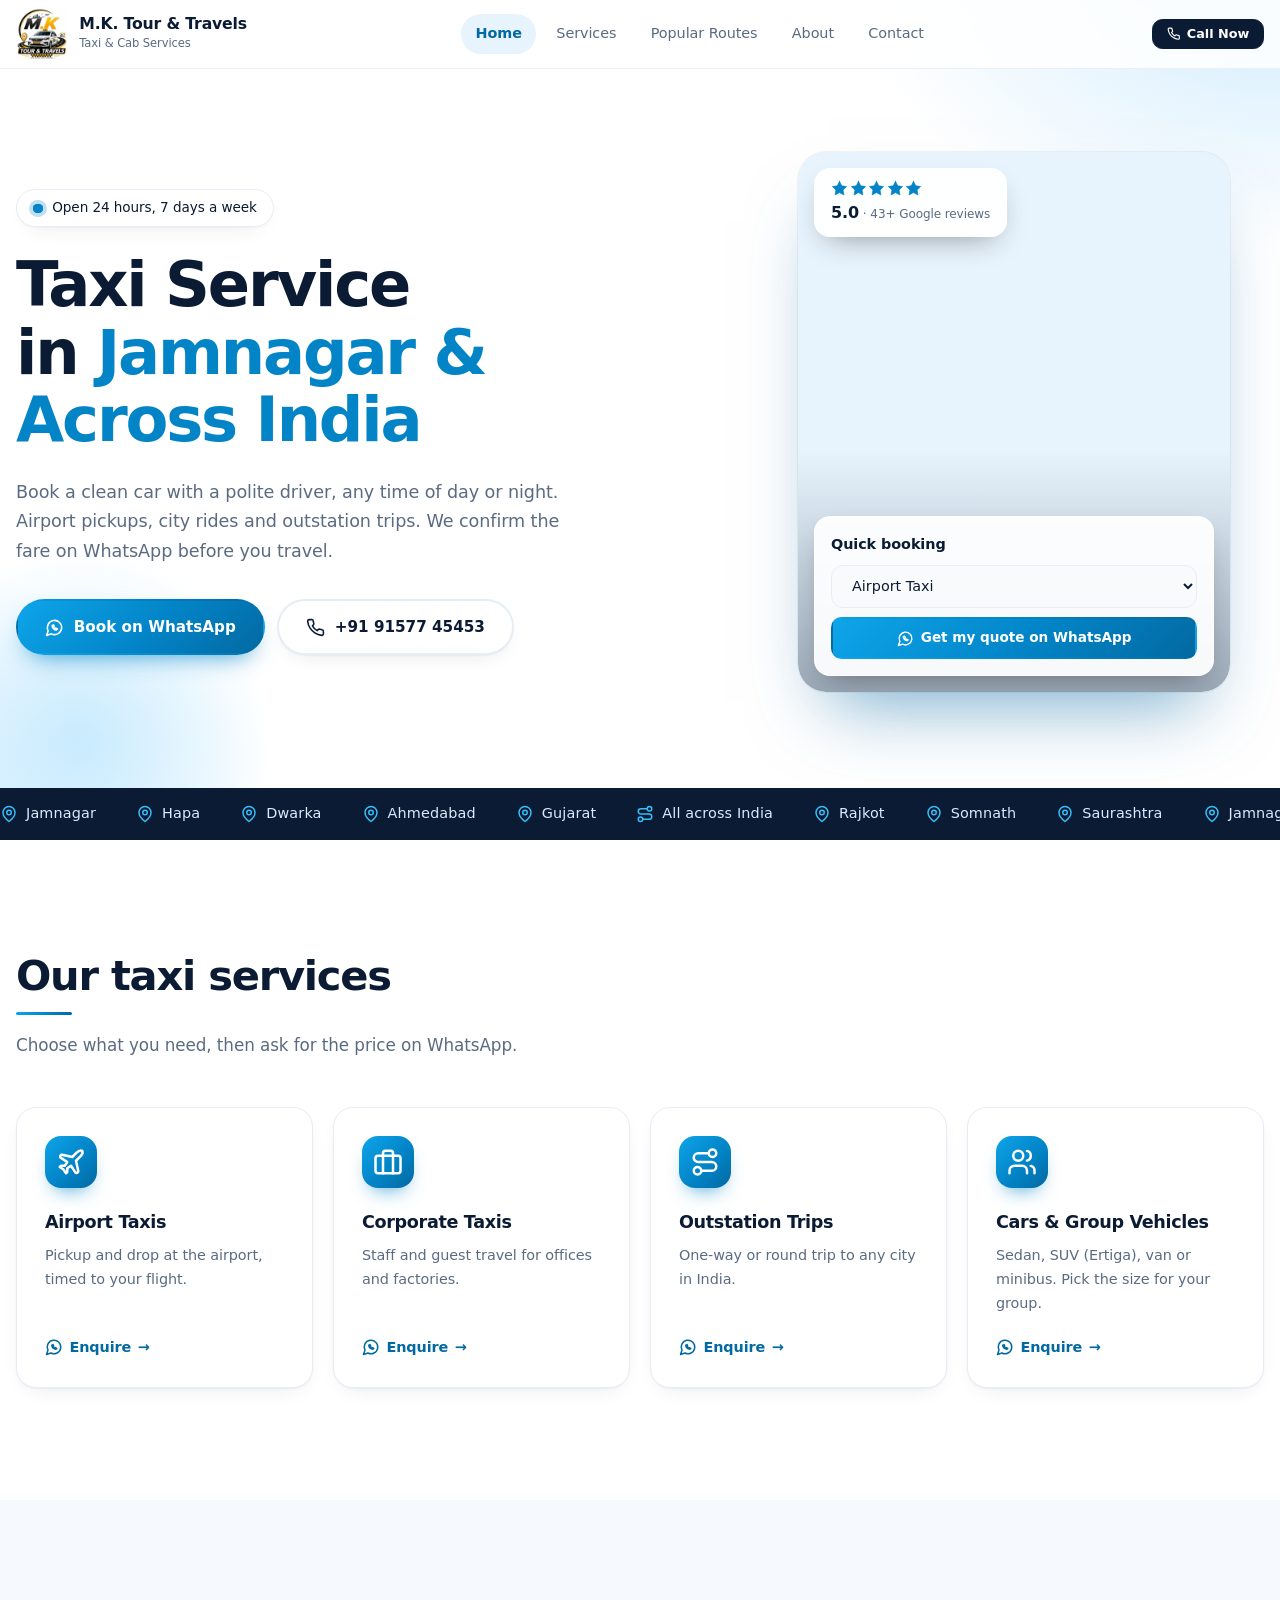
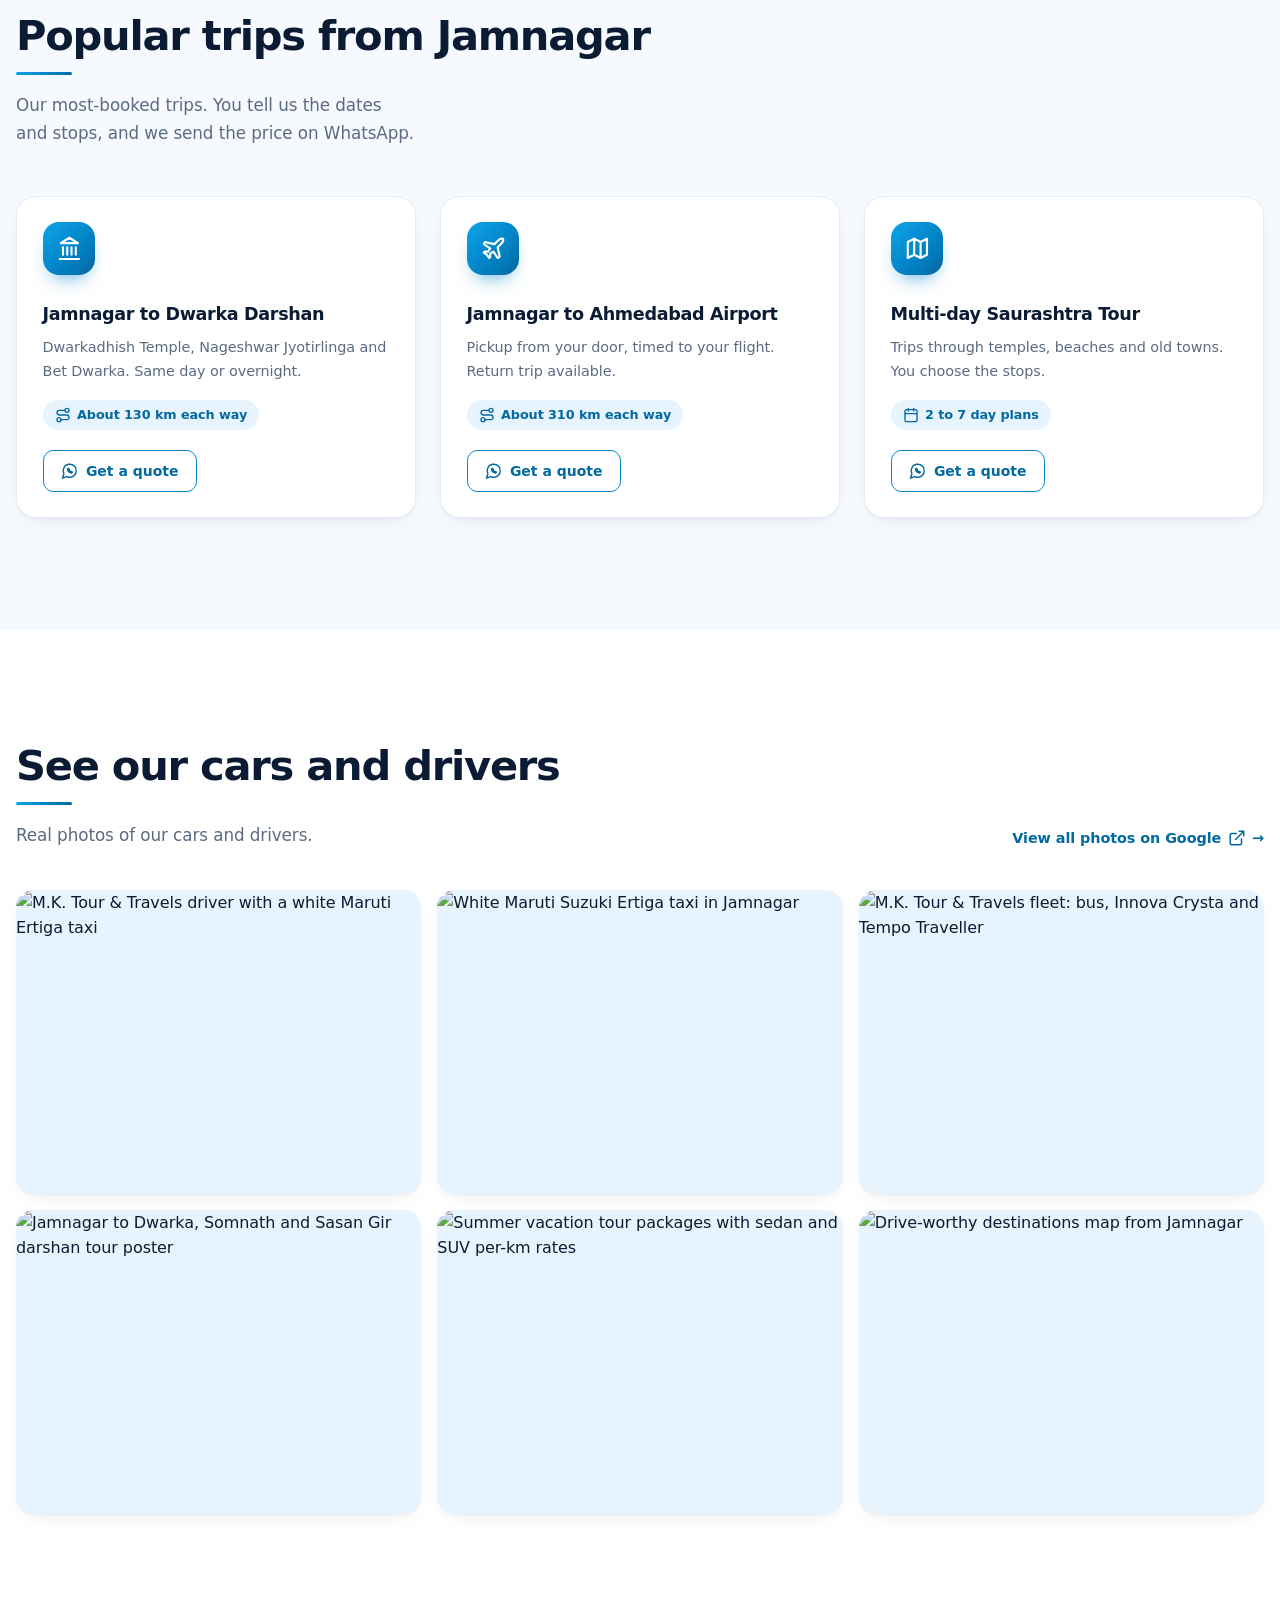
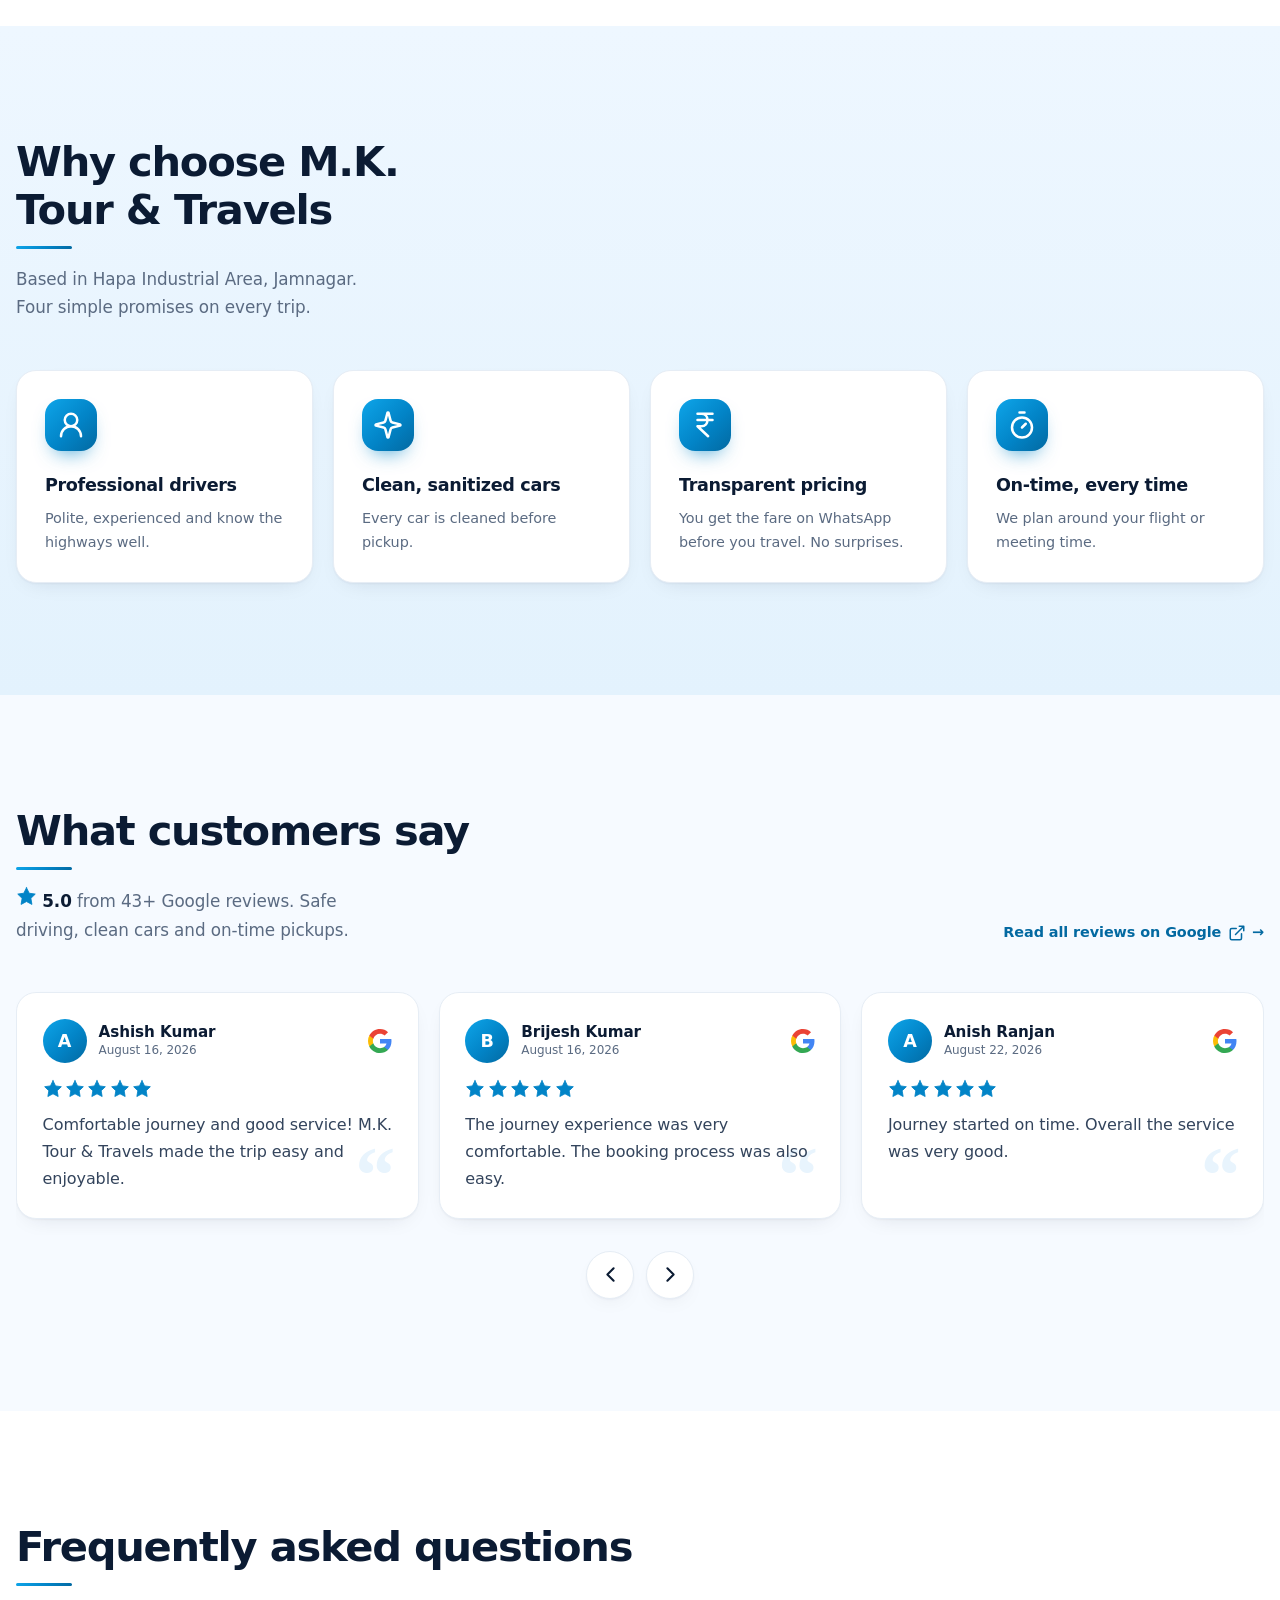
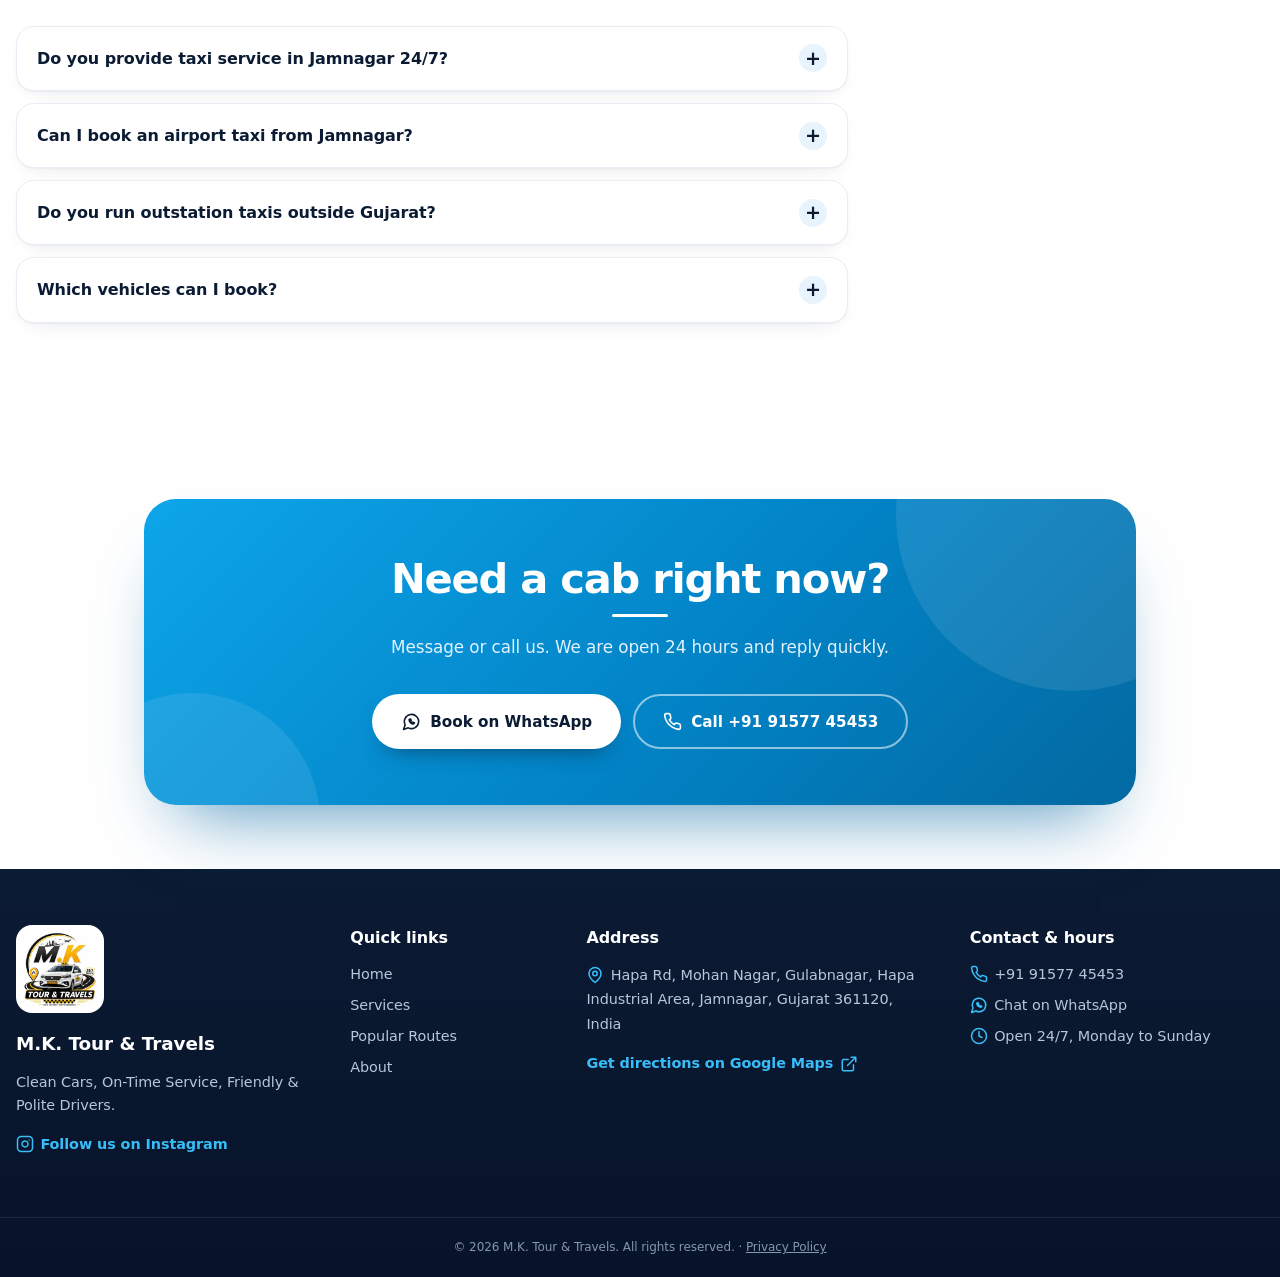
==== index.html @ dd8d34cd "Initial commit Co-Authored-By: Claude Opus 5.5 <noreply@anthropic.com>" ====
<!DOCTYPE html>
<html lang="en-IN">
<head>
<meta charset="UTF-8">
<meta name="viewport" content="width=device-width, initial-scale=1, viewport-fit=cover">
<title>Taxi Service in Jamnagar | Outstation &amp; Airport Cabs | M.K. Tour &amp; Travels</title>
<meta name="description" content="Book a taxi in Jamnagar: airport transfers, outstation cabs, SUVs, sedans and minibuses across India. Clean cars, polite drivers, open 24/7. Call +91 91577 45453.">
<meta name="robots" content="index, follow, max-image-preview:large">
<meta name="theme-color" content="#0284c7">
<link rel="canonical" href="https://YOUR-DOMAIN.com/">
<meta name="geo.region" content="IN-GJ">
<meta name="geo.placename" content="Jamnagar">

<meta property="og:type" content="website">
<meta property="og:site_name" content="M.K. Tour &amp; Travels">
<meta property="og:locale" content="en_IN">
<meta property="og:title" content="Taxi Service in Jamnagar | Outstation &amp; Airport Cabs | M.K. Tour &amp; Travels">
<meta property="og:description" content="Airport transfers, outstation cabs, SUVs, sedans and minibuses across India. Clean cars, polite drivers, open 24/7.">
<meta property="og:url" content="https://YOUR-DOMAIN.com/">
<meta property="og:image" content="https://YOUR-DOMAIN.com/images/og-image.jpg">
<meta property="og:image:width" content="1200">
<meta property="og:image:height" content="630">
<meta property="og:image:alt" content="M.K. Tour &amp; Travels logo with a white taxi">
<meta name="twitter:card" content="summary_large_image">
<meta name="twitter:title" content="Taxi Service in Jamnagar | M.K. Tour &amp; Travels">
<meta name="twitter:description" content="Airport transfers, outstation cabs and group travel across India. Open 24/7.">
<meta name="twitter:image" content="https://YOUR-DOMAIN.com/images/og-image.jpg">

<link rel="icon" href="favicon.ico" sizes="any">
<link rel="icon" type="image/png" sizes="32x32" href="images/icon-32.png">
<link rel="icon" type="image/png" sizes="192x192" href="images/icon-192.png">
<link rel="apple-touch-icon" href="images/apple-touch-icon.png">
<link rel="manifest" href="site.webmanifest">
<link rel="preload" as="image" href="https://lh3.googleusercontent.com/k5Ea-bKTB_v44Lw0ZrtaKFuOUIqdS3MNC9nZ8qmD7c93IpzQK464sYQUC2jz8S_AgX0FBv13FFIez7WS=w900" fetchpriority="high">
<link rel="stylesheet" href="styles.css">
<script type="application/ld+json">
{
 "@context": "https://schema.org",
 "@graph": [
  {
   "@type": "LocalBusiness",
   "@id": "https://YOUR-DOMAIN.com/#business",
   "name": "M.K. Tour & Travels",
   "description": "Taxi and cab service in Jamnagar offering airport taxis, corporate taxis, outstation trips, sedans, SUVs, vans and minibuses across India.",
   "url": "https://YOUR-DOMAIN.com/",
   "image": "https://YOUR-DOMAIN.com/images/og-image.jpg",
   "logo": "https://YOUR-DOMAIN.com/images/icon-512.png",
   "telephone": "+919157745453",
   "slogan": "Clean Cars, On-Time Service, Friendly & Polite Drivers.",
   "address": {
    "@type": "PostalAddress",
    "streetAddress": "Hapa Rd, Mohan Nagar, Gulabnagar, Hapa Industrial Area",
    "addressLocality": "Jamnagar",
    "addressRegion": "Gujarat",
    "postalCode": "361120",
    "addressCountry": "IN"
   },
   "openingHoursSpecification": [
    {
     "@type": "OpeningHoursSpecification",
     "dayOfWeek": [
      "Monday",
      "Tuesday",
      "Wednesday",
      "Thursday",
      "Friday",
      "Saturday",
      "Sunday"
     ],
     "opens": "00:00",
     "closes": "23:59"
    }
   ],
   "areaServed": [
    {
     "@type": "Country",
     "name": "India"
    },
    {
     "@type": "State",
     "name": "Gujarat"
    },
    {
     "@type": "City",
     "name": "Jamnagar"
    },
    {
     "@type": "City",
     "name": "Dwarka"
    },
    {
     "@type": "City",
     "name": "Ahmedabad"
    },
    {
     "@type": "Place",
     "name": "Hapa"
    }
   ],
   "hasMap": "https://www.google.com/maps/search/?api=1&query=Google&query_place_id=ChIJr2yrsGNrVzkRAmwLAuIw53A",
   "hasOfferCatalog": {
    "@type": "OfferCatalog",
    "name": "Taxi services",
    "itemListElement": [
     {
      "@type": "Offer",
      "itemOffered": {
       "@type": "Service",
       "name": "Airport Taxis"
      }
     },
     {
      "@type": "Offer",
      "itemOffered": {
       "@type": "Service",
       "name": "Corporate Taxis"
      }
     },
     {
      "@type": "Offer",
      "itemOffered": {
       "@type": "Service",
       "name": "Long Distance / Outstation"
      }
     },
     {
      "@type": "Offer",
      "itemOffered": {
       "@type": "Service",
       "name": "Sedans"
      }
     },
     {
      "@type": "Offer",
      "itemOffered": {
       "@type": "Service",
       "name": "SUV Taxis (Ertiga & more)"
      }
     },
     {
      "@type": "Offer",
      "itemOffered": {
       "@type": "Service",
       "name": "Vans"
      }
     },
     {
      "@type": "Offer",
      "itemOffered": {
       "@type": "Service",
       "name": "Minibuses"
      }
     }
    ]
   }
  },
  {
   "@type": "FAQPage",
   "mainEntity": [
    {
     "@type": "Question",
     "name": "Do you provide taxi service in Jamnagar 24/7?",
     "acceptedAnswer": {
      "@type": "Answer",
      "text": "Yes. M.K. Tour & Travels is open 24 hours, Monday to Sunday. Call +91 91577 45453 or message us on WhatsApp at any time for a cab in Jamnagar and Hapa."
     }
    },
    {
     "@type": "Question",
     "name": "Can I book an airport taxi from Jamnagar?",
     "acceptedAnswer": {
      "@type": "Answer",
      "text": "Yes. We offer airport pickup and drop, including transfers to Ahmedabad airport, timed around your flight so you never wait."
     }
    },
    {
     "@type": "Question",
     "name": "Do you run outstation taxis outside Gujarat?",
     "acceptedAnswer": {
      "@type": "Answer",
      "text": "Yes. We run one-way and round trips from Jamnagar to anywhere in India, and the fare is confirmed on WhatsApp before you travel."
     }
    },
    {
     "@type": "Question",
     "name": "Which vehicles can I book?",
     "acceptedAnswer": {
      "@type": "Answer",
      "text": "Sedans, SUVs such as the Ertiga, vans and minibuses for groups, plus corporate taxis for offices and industrial areas."
     }
    }
   ]
  }
 ]
}
</script>
</head>
<body>

<svg class="sprite" aria-hidden="true" focusable="false" xmlns="http://www.w3.org/2000/svg">
  <symbol id="i-phone" viewBox="0 0 24 24"><path d="M22 16.92v3a2 2 0 0 1-2.18 2 19.79 19.79 0 0 1-8.63-3.07 19.5 19.5 0 0 1-6-6 19.79 19.79 0 0 1-3.07-8.67A2 2 0 0 1 4.11 2h3a2 2 0 0 1 2 1.72c.13.96.36 1.9.7 2.81a2 2 0 0 1-.45 2.11L8.09 9.91a16 16 0 0 0 6 6l1.27-1.27a2 2 0 0 1 2.11-.45c.91.34 1.85.57 2.81.7A2 2 0 0 1 22 16.92z"/></symbol>
  <symbol id="i-chat" viewBox="0 0 24 24"><path d="M7.9 20A9 9 0 1 0 4 16.1L2 22z"/><path d="M9 9.5c0 3 2.5 5.5 5.5 5.5l1.2-1.2-2-1-.8.8c-.8-.3-1.7-1.2-2-2l.8-.8-1-2z"/></symbol>
  <symbol id="i-clock" viewBox="0 0 24 24"><circle cx="12" cy="12" r="10"/><path d="M12 6v6l4 2"/></symbol>
  <symbol id="i-shield" viewBox="0 0 24 24"><path d="M20 13c0 5-3.5 7.5-7.66 8.95a1 1 0 0 1-.67-.01C7.5 20.5 4 18 4 13V6a1 1 0 0 1 1-1c2 0 4.5-1.2 6.24-2.72a1.17 1.17 0 0 1 1.52 0C14.51 3.81 17 5 19 5a1 1 0 0 1 1 1z"/><path d="m9 12 2 2 4-4"/></symbol>
  <symbol id="i-user" viewBox="0 0 24 24"><circle cx="12" cy="8" r="5"/><path d="M20 21a8 8 0 0 0-16 0"/></symbol>
  <symbol id="i-users" viewBox="0 0 24 24"><path d="M16 21v-2a4 4 0 0 0-4-4H6a4 4 0 0 0-4 4v2"/><circle cx="9" cy="7" r="4"/><path d="M22 21v-2a4 4 0 0 0-3-3.87M16 3.13a4 4 0 0 1 0 7.75"/></symbol>
  <symbol id="i-car" viewBox="0 0 24 24"><path d="M19 17h2c.6 0 1-.4 1-1v-3c0-.9-.7-1.7-1.5-1.9C18.7 10.6 16 10 16 10s-1.3-1.4-2.2-2.3c-.5-.4-1.1-.7-1.8-.7H5c-.6 0-1.1.4-1.4.9l-1.4 2.9A3.7 3.7 0 0 0 2 12v4c0 .6.4 1 1 1h2"/><circle cx="7" cy="17" r="2"/><path d="M9 17h6"/><circle cx="17" cy="17" r="2"/></symbol>
  <symbol id="i-bus" viewBox="0 0 24 24"><path d="M8 6v6M15 6v6M2 12h19.6M18 18h3s.5-1.7.8-2.8c.1-.4.2-.8.2-1.2 0-.4-.1-.8-.2-1.2l-1.4-5C20.1 6.8 19.1 6 18 6H4a2 2 0 0 0-2 2v10h3"/><circle cx="7" cy="18" r="2"/><path d="M9 18h5"/><circle cx="16" cy="18" r="2"/></symbol>
  <symbol id="i-plane" viewBox="0 0 24 24"><path d="M17.8 19.2 16 11l3.5-3.5C21 6 21.5 4 21 3c-1-.5-3 0-4.5 1.5L13 8 4.8 6.2c-.5-.1-.9.1-1.1.5l-.3.5c-.2.5-.1 1 .3 1.3L9 12l-2 3H4l-1 1 3 2 2 3 1-1v-3l3-2 3.5 5.3c.3.4.8.5 1.3.3l.5-.2c.4-.3.6-.7.5-1.2z"/></symbol>
  <symbol id="i-briefcase" viewBox="0 0 24 24"><rect x="2" y="7" width="20" height="14" rx="2"/><path d="M16 21V5a2 2 0 0 0-2-2h-4a2 2 0 0 0-2 2v16"/></symbol>
  <symbol id="i-route" viewBox="0 0 24 24"><circle cx="6" cy="19" r="3"/><path d="M9 19h8.5a3.5 3.5 0 0 0 0-7h-11a3.5 3.5 0 0 1 0-7H15"/><circle cx="18" cy="5" r="3"/></symbol>
  <symbol id="i-pin" viewBox="0 0 24 24"><path d="M20 10c0 6-8 12-8 12S4 16 4 10a8 8 0 0 1 16 0z"/><circle cx="12" cy="10" r="3"/></symbol>
  <symbol id="i-star" viewBox="0 0 24 24"><polygon points="12 2 15.09 8.26 22 9.27 17 14.14 18.18 21.02 12 17.77 5.82 21.02 7 14.14 2 9.27 8.91 8.26 12 2"/></symbol>
  <symbol id="i-menu" viewBox="0 0 24 24"><path d="M4 6h16M4 12h16M4 18h16"/></symbol>
  <symbol id="i-close" viewBox="0 0 24 24"><path d="M18 6 6 18M6 6l12 12"/></symbol>
  <symbol id="i-left" viewBox="0 0 24 24"><path d="m15 18-6-6 6-6"/></symbol>
  <symbol id="i-right" viewBox="0 0 24 24"><path d="m9 18 6-6-6-6"/></symbol>
  <symbol id="i-sparkles" viewBox="0 0 24 24"><path d="M9.94 15.5A2 2 0 0 0 8.5 14.06l-6.13-1.58a.5.5 0 0 1 0-.96L8.5 9.94A2 2 0 0 0 9.94 8.5l1.58-6.13a.5.5 0 0 1 .96 0l1.58 6.13a2 2 0 0 0 1.44 1.44l6.13 1.58a.5.5 0 0 1 0 .96l-6.13 1.58a2 2 0 0 0-1.44 1.44l-1.58 6.13a.5.5 0 0 1-.96 0z"/></symbol>
  <symbol id="i-rupee" viewBox="0 0 24 24"><path d="M6 3h12M6 8h12M6 13l8.5 8M6 13h3M9 13c6.67 0 6.67-10 0-10"/></symbol>
  <symbol id="i-timer" viewBox="0 0 24 24"><path d="M10 2h4M12 14l3-3"/><circle cx="12" cy="14" r="8"/></symbol>
  <symbol id="i-landmark" viewBox="0 0 24 24"><path d="M3 22h18M6 18v-7M10 18v-7M14 18v-7M18 18v-7M12 2l8 5H4z"/></symbol>
  <symbol id="i-map" viewBox="0 0 24 24"><path d="M3 6l6-3 6 3 6-3v15l-6 3-6-3-6 3zM9 3v15M15 6v15"/></symbol>
  <symbol id="i-calendar" viewBox="0 0 24 24"><rect x="3" y="4" width="18" height="18" rx="2"/><path d="M16 2v4M8 2v4M3 10h18"/></symbol>
  <symbol id="i-alert" viewBox="0 0 24 24"><path d="m21.73 18-8-14a2 2 0 0 0-3.48 0l-8 14A2 2 0 0 0 4 21h16a2 2 0 0 0 1.73-3zM12 9v4M12 17h.01"/></symbol>
  <symbol id="i-instagram" viewBox="0 0 24 24"><rect x="2" y="2" width="20" height="20" rx="5"/><path d="M16 11.37A4 4 0 1 1 12.63 8 4 4 0 0 1 16 11.37zM17.5 6.5h.01"/></symbol>
  <symbol id="i-external" viewBox="0 0 24 24"><path d="M15 3h6v6M10 14 21 3M18 13v6a2 2 0 0 1-2 2H5a2 2 0 0 1-2-2V8a2 2 0 0 1 2-2h6"/></symbol>
  <symbol id="i-google" viewBox="0 0 24 24"><path fill="#4285F4" d="M23.49 12.27c0-.79-.07-1.54-.19-2.27H12v4.51h6.47c-.29 1.48-1.14 2.73-2.4 3.58v3h3.86c2.26-2.09 3.56-5.17 3.56-8.82z"/><path fill="#34A853" d="M12 24c3.24 0 5.95-1.08 7.93-2.91l-3.86-3c-1.08.72-2.45 1.16-4.07 1.16-3.13 0-5.78-2.11-6.73-4.96H1.29v3.09C3.26 21.3 7.31 24 12 24z"/><path fill="#FBBC05" d="M5.27 14.29c-.25-.72-.38-1.49-.38-2.29s.14-1.57.38-2.29V6.62H1.29C.47 8.24 0 10.06 0 12s.47 3.76 1.29 5.38l3.98-3.09z"/><path fill="#EA4335" d="M12 4.75c1.77 0 3.35.61 4.6 1.8l3.42-3.42C17.95 1.19 15.24 0 12 0 7.31 0 3.26 2.7 1.29 6.62l3.98 3.09C6.22 6.86 8.87 4.75 12 4.75z"/></symbol>
</svg>

<header class="site-header">
  <div class="container site-header__inner">
    <a href="#home" class="brand" aria-label="M.K. Tour &amp; Travels home">
      <img class="brand__logo" src="images/logo.webp" width="52" height="52" alt="M.K. Tour &amp; Travels logo">
      <span><span class="brand__name">M.K. Tour &amp; Travels</span><span class="brand__tag">Taxi &amp; Cab Services</span></span>
    </a>
    <nav class="nav" aria-label="Main">
      <a class="nav__link" href="#home">Home</a>
      <a class="nav__link" href="#services">Services</a>
      <a class="nav__link" href="#routes">Popular Routes</a>
      <a class="nav__link" href="#about">About</a>
      <a class="nav__link" href="#contact">Contact</a>
    </nav>
    <div class="header-actions">
      <a href="tel:+919157745453" class="btn btn--dark btn--sm header-actions__call"><svg class="icon" aria-hidden="true"><use href="#i-phone"/></svg> Call Now</a>
      <button class="menu-toggle" id="menuToggle" type="button" aria-label="Open menu" aria-expanded="false" aria-controls="mobileMenu"><svg class="icon" aria-hidden="true"><use href="#i-menu"/></svg></button>
    </div>
  </div>
  <span class="scroll-progress" id="scrollProgress" aria-hidden="true"></span>
  <nav class="mobile-menu" id="mobileMenu" aria-label="Mobile" hidden>
    <a class="mobile-menu__link" href="#home">Home</a>
    <a class="mobile-menu__link" href="#services">Services</a>
    <a class="mobile-menu__link" href="#routes">Popular Routes</a>
    <a class="mobile-menu__link" href="#about">About</a>
    <a class="mobile-menu__link" href="#contact">Contact</a>
    <a href="tel:+919157745453" class="btn btn--dark btn--block"><svg class="icon" aria-hidden="true"><use href="#i-phone"/></svg> Call +91 91577 45453</a>
  </nav>
</header>

<main>
  <section class="hero" id="home">
    <div class="container hero__grid">
      <div>
        <p class="hero__badge"><span class="hero__dot"></span> Open 24 hours, 7 days a week</p>
        <h1 class="hero__title">Taxi Service in <span class="hero__title-accent">Jamnagar &amp; Across India</span></h1>
        <p class="hero__text">Book a clean car with a polite driver, any time of day or night. Airport pickups, city rides and outstation trips. We confirm the fare on WhatsApp before you travel.</p>
        <div class="hero__actions">
          <a class="btn btn--wa" href="https://wa.me/919157745453?text=Hello%20M.K.%20Tour%20%26%20Travels%2C%20I%20want%20to%20book%20a%20taxi." target="_blank" rel="noopener"><svg class="icon" aria-hidden="true"><use href="#i-chat"/></svg> Book on WhatsApp</a>
          <a class="btn btn--outline" href="tel:+919157745453"><svg class="icon" aria-hidden="true"><use href="#i-phone"/></svg> +91 91577 45453</a>
        </div>
      </div>
      <div class="photo-frame">
        <img class="photo-frame__img" id="heroImage" width="900" height="1125" fetchpriority="high" alt="M.K. Tour &amp; Travels driver with a white Maruti Ertiga taxi in Jamnagar" src="https://lh3.googleusercontent.com/k5Ea-bKTB_v44Lw0ZrtaKFuOUIqdS3MNC9nZ8qmD7c93IpzQK464sYQUC2jz8S_AgX0FBv13FFIez7WS=w900">
        <div class="rating-card">
          <div class="rating-card__stars" aria-hidden="true"><svg class="icon icon--star"><use href="#i-star"/></svg><svg class="icon icon--star"><use href="#i-star"/></svg><svg class="icon icon--star"><use href="#i-star"/></svg><svg class="icon icon--star"><use href="#i-star"/></svg><svg class="icon icon--star"><use href="#i-star"/></svg></div>
          <p class="rating-card__text"><strong data-rating>5.0</strong> &middot; <span data-count>43+</span> Google reviews</p>
        </div>
        <div class="quick-book">
          <p class="quick-book__title">Quick booking</p>
          <label class="sr-only" for="quickService">Choose a service</label>
          <select class="quick-book__select" id="quickService">
            <option>Airport Taxi</option><option>Corporate Taxi</option><option>Outstation Trip</option><option>Sedan</option><option>SUV (Ertiga)</option><option>Van</option><option>Minibus</option>
          </select>
          <button class="btn btn--wa btn--block btn--sm" id="quickBook" type="button"><svg class="icon" aria-hidden="true"><use href="#i-chat"/></svg> Get my quote on WhatsApp</button>
        </div>
      </div>
    </div>
  </section>

  <div class="areas" aria-label="Areas we serve"><div class="marquee" data-loop><span class="marquee__item"><svg class="icon" aria-hidden="true"><use href="#i-pin"/></svg>Jamnagar</span><span class="marquee__item"><svg class="icon" aria-hidden="true"><use href="#i-pin"/></svg>Hapa</span><span class="marquee__item"><svg class="icon" aria-hidden="true"><use href="#i-pin"/></svg>Dwarka</span><span class="marquee__item"><svg class="icon" aria-hidden="true"><use href="#i-pin"/></svg>Ahmedabad</span><span class="marquee__item"><svg class="icon" aria-hidden="true"><use href="#i-pin"/></svg>Gujarat</span><span class="marquee__item"><svg class="icon" aria-hidden="true"><use href="#i-route"/></svg>All across India</span><span class="marquee__item"><svg class="icon" aria-hidden="true"><use href="#i-pin"/></svg>Rajkot</span><span class="marquee__item"><svg class="icon" aria-hidden="true"><use href="#i-pin"/></svg>Somnath</span><span class="marquee__item"><svg class="icon" aria-hidden="true"><use href="#i-pin"/></svg>Saurashtra</span></div></div>

  <section class="section" id="services">
    <div class="container">
      <div class="section__intro">
        <h2 class="section__title">Our taxi services</h2>
        <p class="section__lead">Choose what you need, then ask for the price on WhatsApp.</p>
      </div>
      <div class="service-grid"><article class="card service-card"><span class="icon-badge"><svg class="icon" aria-hidden="true"><use href="#i-plane"/></svg></span><h3 class="card__title">Airport Taxis</h3><p class="card__text">Pickup and drop at the airport, timed to your flight.</p><a class="link-btn" href="https://wa.me/919157745453?text=Hello%20M.K.%20Tour%20%26%20Travels%2C%20I%20need%20a%20quote%20for%3A%20Airport%20Taxi." target="_blank" rel="noopener"><svg class="icon" aria-hidden="true"><use href="#i-chat"/></svg> Enquire</a></article><article class="card service-card"><span class="icon-badge"><svg class="icon" aria-hidden="true"><use href="#i-briefcase"/></svg></span><h3 class="card__title">Corporate Taxis</h3><p class="card__text">Staff and guest travel for offices and factories.</p><a class="link-btn" href="https://wa.me/919157745453?text=Hello%20M.K.%20Tour%20%26%20Travels%2C%20I%20need%20a%20quote%20for%3A%20Corporate%20Taxi." target="_blank" rel="noopener"><svg class="icon" aria-hidden="true"><use href="#i-chat"/></svg> Enquire</a></article><article class="card service-card"><span class="icon-badge"><svg class="icon" aria-hidden="true"><use href="#i-route"/></svg></span><h3 class="card__title">Outstation Trips</h3><p class="card__text">One-way or round trip to any city in India.</p><a class="link-btn" href="https://wa.me/919157745453?text=Hello%20M.K.%20Tour%20%26%20Travels%2C%20I%20need%20a%20quote%20for%3A%20Outstation%20Trip." target="_blank" rel="noopener"><svg class="icon" aria-hidden="true"><use href="#i-chat"/></svg> Enquire</a></article><article class="card service-card"><span class="icon-badge"><svg class="icon" aria-hidden="true"><use href="#i-users"/></svg></span><h3 class="card__title">Cars &amp; Group Vehicles</h3><p class="card__text">Sedan, SUV (Ertiga), van or minibus. Pick the size for your group.</p><a class="link-btn" href="https://wa.me/919157745453?text=Hello%20M.K.%20Tour%20%26%20Travels%2C%20I%20need%20a%20quote%20for%3A%20Car%20or%20Group%20Vehicle." target="_blank" rel="noopener"><svg class="icon" aria-hidden="true"><use href="#i-chat"/></svg> Enquire</a></article></div>
    </div>
  </section>

  <section class="section section--soft" id="routes">
    <div class="container">
      <div class="section__intro">
        <h2 class="section__title">Popular trips from Jamnagar</h2>
        <p class="section__lead">Our most-booked trips. You tell us the dates and stops, and we send the price on WhatsApp.</p>
      </div>
      <div class="route-grid"><article class="card route-card"><div class="route-card__banner"><svg class="icon" aria-hidden="true"><use href="#i-landmark"/></svg></div><div class="route-card__body"><h3 class="card__title">Jamnagar to Dwarka Darshan</h3><p class="card__text">Dwarkadhish Temple, Nageshwar Jyotirlinga and Bet Dwarka. Same day or overnight.</p><p class="route-card__meta"><svg class="icon" aria-hidden="true"><use href="#i-route"/></svg> About 130 km each way</p><a class="btn btn--wa btn--sm" href="https://wa.me/919157745453?text=Hello%20M.K.%20Tour%20%26%20Travels%2C%20I%20need%20a%20quote%20for%3A%20Jamnagar%20to%20Dwarka%20Darshan." target="_blank" rel="noopener"><svg class="icon" aria-hidden="true"><use href="#i-chat"/></svg> Get a quote</a></div></article><article class="card route-card"><div class="route-card__banner"><svg class="icon" aria-hidden="true"><use href="#i-plane"/></svg></div><div class="route-card__body"><h3 class="card__title">Jamnagar to Ahmedabad Airport</h3><p class="card__text">Pickup from your door, timed to your flight. Return trip available.</p><p class="route-card__meta"><svg class="icon" aria-hidden="true"><use href="#i-route"/></svg> About 310 km each way</p><a class="btn btn--wa btn--sm" href="https://wa.me/919157745453?text=Hello%20M.K.%20Tour%20%26%20Travels%2C%20I%20need%20a%20quote%20for%3A%20Jamnagar%20to%20Ahmedabad%20Airport." target="_blank" rel="noopener"><svg class="icon" aria-hidden="true"><use href="#i-chat"/></svg> Get a quote</a></div></article><article class="card route-card"><div class="route-card__banner"><svg class="icon" aria-hidden="true"><use href="#i-map"/></svg></div><div class="route-card__body"><h3 class="card__title">Multi-day Saurashtra Tour</h3><p class="card__text">Trips through temples, beaches and old towns. You choose the stops.</p><p class="route-card__meta"><svg class="icon" aria-hidden="true"><use href="#i-calendar"/></svg> 2 to 7 day plans</p><a class="btn btn--wa btn--sm" href="https://wa.me/919157745453?text=Hello%20M.K.%20Tour%20%26%20Travels%2C%20I%20need%20a%20quote%20for%3A%20Multi-day%20Saurashtra%20Tour." target="_blank" rel="noopener"><svg class="icon" aria-hidden="true"><use href="#i-chat"/></svg> Get a quote</a></div></article></div>
    </div>
  </section>

  <section class="section" id="gallery" data-nav="routes">
    <div class="container">
      <div class="section__head">
        <div class="section__intro">
          <h2 class="section__title">See our cars and drivers</h2>
          <p class="section__lead">Real photos of our cars and drivers.</p>
        </div>
        <a class="link-btn" target="_blank" rel="noopener" href="https://www.google.com/maps/search/?api=1&amp;query=Google&amp;query_place_id=ChIJr2yrsGNrVzkRAmwLAuIw53A">View all photos on Google <svg class="icon" aria-hidden="true"><use href="#i-external"/></svg></a>
      </div>
      <div class="gallery" id="galleryGrid"><a class="gallery__item" href="https://lh3.googleusercontent.com/k5Ea-bKTB_v44Lw0ZrtaKFuOUIqdS3MNC9nZ8qmD7c93IpzQK464sYQUC2jz8S_AgX0FBv13FFIez7WS=s0" target="_blank" rel="noopener"><img class="gallery__img" src="https://lh3.googleusercontent.com/k5Ea-bKTB_v44Lw0ZrtaKFuOUIqdS3MNC9nZ8qmD7c93IpzQK464sYQUC2jz8S_AgX0FBv13FFIez7WS=w700" width="700" height="700" loading="lazy" alt="M.K. Tour &amp; Travels driver with a white Maruti Ertiga taxi"></a><a class="gallery__item" href="https://lh3.googleusercontent.com/6e65fwst39YlXiaUSh5nvv0gKRFIf6HKd03Ppfy_bJ23RYI9N4qzsEKOMdPqlTTBDLjaA5-as6hggm12=s0" target="_blank" rel="noopener"><img class="gallery__img" src="https://lh3.googleusercontent.com/6e65fwst39YlXiaUSh5nvv0gKRFIf6HKd03Ppfy_bJ23RYI9N4qzsEKOMdPqlTTBDLjaA5-as6hggm12=w700" width="700" height="700" loading="lazy" alt="White Maruti Suzuki Ertiga taxi in Jamnagar"></a><a class="gallery__item" href="https://lh3.googleusercontent.com/LvHruPoQnFwrsiL5039Sq-X_kB2AuDcma0HnmQRJ2kKIeatOjvulGQhcVIHe_-lmsFzPoGH8wYRAu3-z=s0" target="_blank" rel="noopener"><img class="gallery__img" src="https://lh3.googleusercontent.com/LvHruPoQnFwrsiL5039Sq-X_kB2AuDcma0HnmQRJ2kKIeatOjvulGQhcVIHe_-lmsFzPoGH8wYRAu3-z=w700" width="700" height="700" loading="lazy" alt="M.K. Tour &amp; Travels fleet: bus, Innova Crysta and Tempo Traveller"></a><a class="gallery__item" href="https://lh3.googleusercontent.com/OqrNoG1wZd-U6IclwHhcq_3mHN8CaE4H1vwb-47KC_P_fSPKMn9S5Q0kJjtchUKpZmR5TnstNwdHP436=s0" target="_blank" rel="noopener"><img class="gallery__img" src="https://lh3.googleusercontent.com/OqrNoG1wZd-U6IclwHhcq_3mHN8CaE4H1vwb-47KC_P_fSPKMn9S5Q0kJjtchUKpZmR5TnstNwdHP436=w700" width="700" height="700" loading="lazy" alt="Jamnagar to Dwarka, Somnath and Sasan Gir darshan tour poster"></a><a class="gallery__item" href="https://lh3.googleusercontent.com/qG3Qe0rmZVuNYDUmCmX5NEl4FO7-r4T6KRTykJkUKxmclVRbl4pFYLo-03AZNw9WD1RbmGFbaHeXLedS=s0" target="_blank" rel="noopener"><img class="gallery__img" src="https://lh3.googleusercontent.com/qG3Qe0rmZVuNYDUmCmX5NEl4FO7-r4T6KRTykJkUKxmclVRbl4pFYLo-03AZNw9WD1RbmGFbaHeXLedS=w700" width="700" height="700" loading="lazy" alt="Summer vacation tour packages with sedan and SUV per-km rates"></a><a class="gallery__item" href="https://lh3.googleusercontent.com/JWHGkrJRA-uhVtEdfYTBwPKpUfe9EogHul95zHeWOiS8T2CPIbGG66eAo9aIlkAQfl-BqOx-sO3k7u8h=s0" target="_blank" rel="noopener"><img class="gallery__img" src="https://lh3.googleusercontent.com/JWHGkrJRA-uhVtEdfYTBwPKpUfe9EogHul95zHeWOiS8T2CPIbGG66eAo9aIlkAQfl-BqOx-sO3k7u8h=w700" width="700" height="700" loading="lazy" alt="Drive-worthy destinations map from Jamnagar"></a></div>
    </div>
  </section>

  <section class="section section--tint" id="about">
    <div class="container">
      <div class="section__intro">
        <h2 class="section__title">Why choose M.K. Tour &amp; Travels</h2>
        <p class="section__lead">Based in Hapa Industrial Area, Jamnagar. Four simple promises on every trip.</p>
      </div>
      <div class="feature-grid">
        <div class="card feature-card"><span class="icon-badge"><svg class="icon" aria-hidden="true"><use href="#i-user"/></svg></span><h3 class="card__title">Professional drivers</h3><p class="card__text">Polite, experienced and know the highways well.</p></div>
        <div class="card feature-card"><span class="icon-badge"><svg class="icon" aria-hidden="true"><use href="#i-sparkles"/></svg></span><h3 class="card__title">Clean, sanitized cars</h3><p class="card__text">Every car is cleaned before pickup.</p></div>
        <div class="card feature-card"><span class="icon-badge"><svg class="icon" aria-hidden="true"><use href="#i-rupee"/></svg></span><h3 class="card__title">Transparent pricing</h3><p class="card__text">You get the fare on WhatsApp before you travel. No surprises.</p></div>
        <div class="card feature-card"><span class="icon-badge"><svg class="icon" aria-hidden="true"><use href="#i-timer"/></svg></span><h3 class="card__title">On-time, every time</h3><p class="card__text">We plan around your flight or meeting time.</p></div>
      </div>
    </div>
  </section>

  <section class="section section--soft" id="reviews" data-nav="about">
    <div class="container">
      <div class="section__head">
        <div class="section__intro">
          <h2 class="section__title">What customers say</h2>
          <p class="section__lead"><svg class="icon icon--star" aria-hidden="true"><use href="#i-star"/></svg> <strong data-rating>5.0</strong> from <span data-count>43+</span> Google reviews. Safe driving, clean cars and on-time pickups.</p>
        </div>
        <a class="link-btn" target="_blank" rel="noopener" href="https://www.google.com/maps/search/?api=1&amp;query=Google&amp;query_place_id=ChIJr2yrsGNrVzkRAmwLAuIw53A">Read all reviews on Google <svg class="icon" aria-hidden="true"><use href="#i-external"/></svg></a>
      </div>
      <div class="carousel">
        <div class="carousel__viewport" id="reviewViewport" tabindex="0" aria-label="Customer reviews"><div class="carousel__track" id="reviewTrack"><figure class="card review-card"><div class="review-card__head"><span class="avatar" aria-hidden="true">A</span><span class="review-card__who"><span class="review-card__name">Ashish Kumar</span><span class="review-card__date">August 16, 2026</span></span><svg class="icon icon--google" role="img" aria-label="Google review"><use href="#i-google"/></svg></div><div class="review-card__stars" role="img" aria-label="5 out of 5 stars"><svg class="icon icon--star" aria-hidden="true"><use href="#i-star"/></svg><svg class="icon icon--star" aria-hidden="true"><use href="#i-star"/></svg><svg class="icon icon--star" aria-hidden="true"><use href="#i-star"/></svg><svg class="icon icon--star" aria-hidden="true"><use href="#i-star"/></svg><svg class="icon icon--star" aria-hidden="true"><use href="#i-star"/></svg></div><blockquote class="review-card__text">Comfortable journey and good service! M.K. Tour &amp; Travels made the trip easy and enjoyable.</blockquote></figure><figure class="card review-card"><div class="review-card__head"><span class="avatar" aria-hidden="true">B</span><span class="review-card__who"><span class="review-card__name">Brijesh Kumar</span><span class="review-card__date">August 16, 2026</span></span><svg class="icon icon--google" role="img" aria-label="Google review"><use href="#i-google"/></svg></div><div class="review-card__stars" role="img" aria-label="5 out of 5 stars"><svg class="icon icon--star" aria-hidden="true"><use href="#i-star"/></svg><svg class="icon icon--star" aria-hidden="true"><use href="#i-star"/></svg><svg class="icon icon--star" aria-hidden="true"><use href="#i-star"/></svg><svg class="icon icon--star" aria-hidden="true"><use href="#i-star"/></svg><svg class="icon icon--star" aria-hidden="true"><use href="#i-star"/></svg></div><blockquote class="review-card__text">The journey experience was very comfortable. The booking process was also easy.</blockquote></figure><figure class="card review-card"><div class="review-card__head"><span class="avatar" aria-hidden="true">A</span><span class="review-card__who"><span class="review-card__name">Anish Ranjan</span><span class="review-card__date">August 22, 2026</span></span><svg class="icon icon--google" role="img" aria-label="Google review"><use href="#i-google"/></svg></div><div class="review-card__stars" role="img" aria-label="5 out of 5 stars"><svg class="icon icon--star" aria-hidden="true"><use href="#i-star"/></svg><svg class="icon icon--star" aria-hidden="true"><use href="#i-star"/></svg><svg class="icon icon--star" aria-hidden="true"><use href="#i-star"/></svg><svg class="icon icon--star" aria-hidden="true"><use href="#i-star"/></svg><svg class="icon icon--star" aria-hidden="true"><use href="#i-star"/></svg></div><blockquote class="review-card__text">Journey started on time. Overall the service was very good.</blockquote></figure><figure class="card review-card"><div class="review-card__head"><span class="avatar" aria-hidden="true">P</span><span class="review-card__who"><span class="review-card__name">Pankaj Singh</span><span class="review-card__date">August 16, 2026</span></span><svg class="icon icon--google" role="img" aria-label="Google review"><use href="#i-google"/></svg></div><div class="review-card__stars" role="img" aria-label="5 out of 5 stars"><svg class="icon icon--star" aria-hidden="true"><use href="#i-star"/></svg><svg class="icon icon--star" aria-hidden="true"><use href="#i-star"/></svg><svg class="icon icon--star" aria-hidden="true"><use href="#i-star"/></svg><svg class="icon icon--star" aria-hidden="true"><use href="#i-star"/></svg><svg class="icon icon--star" aria-hidden="true"><use href="#i-star"/></svg></div><blockquote class="review-card__text">Best service providers and best driver, Jayesh Bhai. Thanks!</blockquote></figure></div></div>
        <div class="carousel__controls">
          <button class="carousel__btn" id="reviewPrev" type="button" aria-label="Previous review"><svg class="icon" aria-hidden="true"><use href="#i-left"/></svg></button>
          <button class="carousel__btn" id="reviewNext" type="button" aria-label="Next review"><svg class="icon" aria-hidden="true"><use href="#i-right"/></svg></button>
        </div>
      </div>
    </div>
  </section>

  <section class="section" id="faq" data-nav="about">
    <div class="container">
      <div class="section__intro"><h2 class="section__title">Frequently asked questions</h2></div>
      <div class="faq"><details class="faq__item"><summary class="faq__question">Do you provide taxi service in Jamnagar 24/7?</summary><p class="faq__answer">Yes. M.K. Tour &amp; Travels is open 24 hours, Monday to Sunday. Call +91 91577 45453 or message us on WhatsApp at any time for a cab in Jamnagar and Hapa.</p></details><details class="faq__item"><summary class="faq__question">Can I book an airport taxi from Jamnagar?</summary><p class="faq__answer">Yes. We offer airport pickup and drop, including transfers to Ahmedabad airport, timed around your flight so you never wait.</p></details><details class="faq__item"><summary class="faq__question">Do you run outstation taxis outside Gujarat?</summary><p class="faq__answer">Yes. We run one-way and round trips from Jamnagar to anywhere in India, and the fare is confirmed on WhatsApp before you travel.</p></details><details class="faq__item"><summary class="faq__question">Which vehicles can I book?</summary><p class="faq__answer">Sedans, SUVs such as the Ertiga, vans and minibuses for groups, plus corporate taxis for offices and industrial areas.</p></details></div>
    </div>
  </section>

  <section class="cta">
    <div class="container">
      <div class="cta__box">
        <h2 class="section__title">Need a cab right now?</h2>
        <p class="section__lead">Message or call us. We are open 24 hours and reply quickly.</p>
        <div class="cta__actions">
          <a class="btn btn--dark" href="https://wa.me/919157745453?text=Hello%20M.K.%20Tour%20%26%20Travels%2C%20I%20need%20a%20cab." target="_blank" rel="noopener"><svg class="icon" aria-hidden="true"><use href="#i-chat"/></svg> Book on WhatsApp</a>
          <a class="btn btn--outline" href="tel:+919157745453"><svg class="icon" aria-hidden="true"><use href="#i-phone"/></svg> Call +91 91577 45453</a>
        </div>
      </div>
    </div>
  </section>
</main>

<footer class="site-footer" id="contact">
  <div class="container footer__grid">
    <div>
      <img class="footer__logo" src="images/logo.webp" width="88" height="88" loading="lazy" alt="M.K. Tour &amp; Travels logo">
      <p class="footer__brand">M.K. Tour &amp; Travels</p>
      <p class="footer__text">Clean Cars, On-Time Service, Friendly &amp; Polite Drivers.</p>
      <a class="link-btn" href="https://www.instagram.com/" target="_blank" rel="noopener"><svg class="icon" aria-hidden="true"><use href="#i-instagram"/></svg> Follow us on Instagram</a>
    </div>
    <div>
      <p class="footer__title">Quick links</p>
      <ul class="footer__list">
        <li><a href="#home">Home</a></li><li><a href="#services">Services</a></li><li><a href="#routes">Popular Routes</a></li><li><a href="#about">About</a></li>
      </ul>
    </div>
    <div>
      <p class="footer__title">Address</p>
      <address class="footer__address"><svg class="icon" aria-hidden="true"><use href="#i-pin"/></svg>Hapa Rd, Mohan Nagar, Gulabnagar, Hapa Industrial Area, Jamnagar, Gujarat 361120, India</address>
      <a class="link-btn" href="https://www.google.com/maps/search/?api=1&amp;query=Google&amp;query_place_id=ChIJr2yrsGNrVzkRAmwLAuIw53A" target="_blank" rel="noopener">Get directions on Google Maps <svg class="icon" aria-hidden="true"><use href="#i-external"/></svg></a>
    </div>
    <div>
      <p class="footer__title">Contact &amp; hours</p>
      <ul class="footer__list">
        <li><svg class="icon" aria-hidden="true"><use href="#i-phone"/></svg><a href="tel:+919157745453">+91 91577 45453</a></li>
        <li><svg class="icon" aria-hidden="true"><use href="#i-chat"/></svg><a href="https://wa.me/919157745453?text=Hello%20M.K.%20Tour%20%26%20Travels%2C%20I%20have%20a%20question." target="_blank" rel="noopener">Chat on WhatsApp</a></li>
        <li><svg class="icon" aria-hidden="true"><use href="#i-clock"/></svg>Open 24/7, Monday to Sunday</li>
      </ul>
    </div>
  </div>
  <p class="footer__bottom">&copy; <span id="year">2026</span> M.K. Tour &amp; Travels. All rights reserved. &middot; <a href="privacy-policy.html">Privacy Policy</a></p>
</footer>

<div class="mobile-bar">
  <a class="btn btn--dark" href="tel:+919157745453"><svg class="icon" aria-hidden="true"><use href="#i-phone"/></svg> Call Now</a>
  <a class="btn btn--wa" href="https://wa.me/919157745453?text=Hello%20M.K.%20Tour%20%26%20Travels%2C%20I%20want%20to%20book%20a%20taxi." target="_blank" rel="noopener"><svg class="icon" aria-hidden="true"><use href="#i-chat"/></svg> Book via WhatsApp</a>
</div>

<script src="script.js" defer></script>
</body>
</html>
---- styles.css ----
/* ===== M.K. Tour & Travels – styles.css =====
   Two brand colours taken from the logo: yellow + black. Change them in :root. */
:root {
  --primary: #0284c7;       /* main blue */
  --primary-dark: #0369a1;  /* hover / strong blue */
  --primary-light: #38bdf8; /* blue for use on dark backgrounds */
  --primary-soft: #e0f2fe;  /* light blue tint */
  --bg-soft: #f0f9ff;       /* very light section background */
  --ink: #0f172a;           /* dark slate (text, dark buttons, footer) */
  --text: #0f172a;
  --muted: #475569;
  --line: #e2e8f0;
  --radius: 1.5rem;
  --font: "Poppins", system-ui, -apple-system, "Segoe UI", Roboto, sans-serif;
}

/* Optional local font: put the .woff2 files in a /fonts folder. Falls back to system fonts. */
@font-face { font-family: "Poppins"; font-weight: 400; font-display: swap; src: url("fonts/poppins-400.woff2") format("woff2"); }
@font-face { font-family: "Poppins"; font-weight: 500; font-display: swap; src: url("fonts/poppins-500.woff2") format("woff2"); }
@font-face { font-family: "Poppins"; font-weight: 600; font-display: swap; src: url("fonts/poppins-600.woff2") format("woff2"); }
@font-face { font-family: "Poppins"; font-weight: 700; font-display: swap; src: url("fonts/poppins-700.woff2") format("woff2"); }
@font-face { font-family: "Poppins"; font-weight: 800; font-display: swap; src: url("fonts/poppins-800.woff2") format("woff2"); }

/* ---------- Base ---------- */
*, *::before, *::after { box-sizing: border-box; }
html { scroll-behavior: smooth; scroll-padding-top: 5.5rem; -webkit-text-size-adjust: 100%; }
body { margin: 0; padding-bottom: 4.5rem; font: 400 1rem/1.6 var(--font); color: var(--text); background: #fff; -webkit-font-smoothing: antialiased; }
h1, h2, h3, p, ul, figure, blockquote, address { margin: 0; }
ul { padding: 0; list-style: none; }
a { color: inherit; text-decoration: none; }
img { display: block; max-width: 100%; height: auto; }
button, select, summary { font: inherit; color: inherit; }
button { cursor: pointer; background: none; border: 0; padding: 0; }
:focus-visible { outline: 3px solid var(--ink); outline-offset: 2px; }
.sr-only { position: absolute; width: 1px; height: 1px; overflow: hidden; clip: rect(0 0 0 0); white-space: nowrap; }
.sprite { position: absolute; width: 0; height: 0; overflow: hidden; }
.icon { width: 1.25em; height: 1.25em; flex: none; fill: none; stroke: currentColor; stroke-width: 2; stroke-linecap: round; stroke-linejoin: round; }
.icon--star { fill: currentColor; stroke-width: 1; }
.icon--google { width: 1.5rem; height: 1.5rem; stroke: none; }
.container { width: 100%; max-width: 80rem; margin: 0 auto; padding: 0 1rem; }

/* ---------- Buttons ---------- */
.btn { display: inline-flex; align-items: center; justify-content: center; gap: .6rem; padding: .9rem 1.8rem; border-radius: 999px; font-weight: 600; border: 2px solid transparent; transition: transform .2s, background .2s, color .2s, border-color .2s; }
.btn:hover { transform: translateY(-2px); }
.btn--wa { background: var(--primary); color: #fff; box-shadow: 0 10px 24px -10px rgba(2, 132, 199, .7); }
.btn--wa:hover { background: var(--primary-dark); }
.btn--dark { background: var(--ink); color: #fff; box-shadow: 0 10px 24px -12px rgba(0, 0, 0, .6); }
.btn--dark:hover { background: #2a2a2a; }
.btn--outline { background: #fff; color: var(--ink); border-color: var(--ink); }
.btn--outline:hover { background: var(--ink); color: #fff; }
.btn--sm { padding: .6rem 1.2rem; font-size: .9rem; }
.btn--block { width: 100%; }
.link-btn { display: inline-flex; align-items: center; gap: .4rem; font-size: .9rem; font-weight: 600; text-decoration: underline; text-decoration-color: var(--primary); text-decoration-thickness: 2px; text-underline-offset: 4px; }
.link-btn:hover { text-decoration-color: var(--ink); }

/* ---------- Header ---------- */
.site-header { position: fixed; inset: 0 0 auto 0; z-index: 50; background: rgba(255, 255, 255, .94); backdrop-filter: blur(14px); -webkit-backdrop-filter: blur(14px); border-bottom: 1px solid var(--line); }
.site-header__inner { display: flex; align-items: center; justify-content: space-between; height: 4.5rem; }
.brand { display: flex; align-items: center; gap: .7rem; }
.brand__logo { width: 3.25rem; height: 3.25rem; object-fit: contain; border-radius: .6rem; }
.brand__name { display: block; font-size: 1rem; font-weight: 700; line-height: 1.2; }
.brand__tag { display: block; font-size: .72rem; font-weight: 500; color: var(--muted); }
.nav { display: none; gap: 1.6rem; }
.nav__link { position: relative; padding: .4rem 0; font-size: .9rem; font-weight: 500; color: var(--muted); transition: color .2s; }
.nav__link::after { content: ""; position: absolute; left: 0; right: 0; bottom: -3px; height: 3px; border-radius: 3px; background: var(--primary); transform: scaleX(0); transition: transform .25s; }
.nav__link:hover, .nav__link.is-active { color: var(--ink); }
.nav__link.is-active { font-weight: 600; }
.nav__link.is-active::after { transform: scaleX(1); }
.header-actions { display: flex; align-items: center; gap: .5rem; }
.header-actions__call { display: none; }
.menu-toggle { display: grid; place-items: center; width: 2.75rem; height: 2.75rem; font-size: 1.5rem; }
.mobile-menu { padding: 0 1rem 1.25rem; background: #fff; border-top: 1px solid var(--line); }
.mobile-menu__link { display: block; padding: .85rem .75rem; border-bottom: 1px solid var(--line); color: var(--muted); font-weight: 500; }
.mobile-menu__link.is-active { color: var(--ink); font-weight: 600; background: var(--primary-soft); border-radius: .5rem; border-bottom-color: transparent; }
.mobile-menu .btn { margin-top: 1rem; }

/* ---------- Hero ---------- */
.hero { position: relative; padding: 7rem 0 4rem; overflow: hidden; background: radial-gradient(48rem 26rem at 92% 0, #bae6fd, transparent 62%), #f8fcff; }
.hero__grid { position: relative; display: grid; gap: 3rem; align-items: center; }
.hero__badge { display: inline-flex; align-items: center; gap: .6rem; padding: .5rem 1rem; font-size: .85rem; font-weight: 500; background: #fff; border: 1px solid var(--line); border-radius: 999px; }
.hero__dot { width: .6rem; height: .6rem; border-radius: 50%; background: var(--primary); box-shadow: 0 0 0 4px rgba(2, 132, 199, .25); }
.hero__title { margin-top: 1.5rem; font-size: clamp(2.2rem, 6vw, 3.5rem); font-weight: 800; line-height: 1.12; }
.hero__title-accent { background: linear-gradient(transparent 62%, #bae6fd 62%); -webkit-box-decoration-break: clone; box-decoration-break: clone; }
.hero__text { margin-top: 1.5rem; max-width: 34rem; font-size: 1.1rem; color: var(--muted); }
.hero__actions { display: flex; flex-direction: column; gap: .75rem; margin-top: 2rem; }
.hero__chips { display: flex; flex-wrap: wrap; gap: .75rem; margin-top: 2.5rem; }
.chip { display: inline-flex; align-items: center; gap: .5rem; padding: .55rem 1rem; font-size: .875rem; font-weight: 500; background: #fff; border: 1px solid var(--line); border-radius: 999px; }
.chip .icon { color: var(--primary-dark); }
.chip--plain { font-weight: 400; color: var(--muted); }

.photo-frame { position: relative; width: 100%; max-width: 27rem; margin: 0 auto; aspect-ratio: 4 / 5; overflow: hidden; border: 6px solid #fff; border-radius: 2rem; background: var(--primary-soft); box-shadow: 0 30px 60px -25px rgba(0, 0, 0, .4); }
.photo-frame__img { position: absolute; inset: 0; width: 100%; height: 100%; object-fit: cover; }
.rating-card, .quick-book { background: rgba(255, 255, 255, .96); border-radius: 1rem; box-shadow: 0 12px 30px -12px rgba(0, 0, 0, .4); }
.rating-card { position: absolute; top: 1rem; left: 1rem; padding: .7rem 1rem; }
.rating-card__stars { display: flex; gap: .1rem; color: var(--primary); font-size: .85rem; }
.rating-card__text { margin-top: .15rem; font-size: .75rem; color: var(--muted); }
.rating-card__text strong { font-size: 1rem; color: var(--ink); }
.quick-book { position: absolute; inset: auto 1rem 1rem 1rem; padding: 1rem; }
.quick-book__title { margin-bottom: .6rem; font-size: .9rem; font-weight: 600; }
.quick-book__select { width: 100%; margin-bottom: .6rem; padding: .7rem 1rem; font-size: .9rem; font-weight: 500; background: #f9fafb; border: 1px solid var(--line); border-radius: .75rem; }

/* ---------- Looping strips (JS adds .is-looping; without JS they scroll) ---------- */
.areas { overflow-x: auto; scrollbar-width: none; padding: .8rem 0; background: var(--primary); color: #fff; }
.areas::-webkit-scrollbar, .infinite::-webkit-scrollbar { display: none; }
.marquee { display: flex; width: max-content; }
.marquee__item { display: inline-flex; align-items: center; gap: .5rem; margin-right: 2.5rem; font-size: .9rem; font-weight: 600; white-space: nowrap; }
.infinite { overflow-x: auto; scrollbar-width: none; margin-top: 3rem; padding: .5rem 1rem 1rem; }
.infinite__track { display: flex; width: max-content; }
.is-looping { overflow: hidden; }
.is-looping .marquee { animation: loop 32s linear infinite; }
.is-looping .infinite__track { animation: loop 45s linear infinite; }
.infinite.is-looping { padding-inline: 0; -webkit-mask-image: linear-gradient(90deg, transparent, #000 4%, #000 96%, transparent); mask-image: linear-gradient(90deg, transparent, #000 4%, #000 96%, transparent); }
.infinite.is-looping:hover .infinite__track, .infinite.is-looping:focus-within .infinite__track { animation-play-state: paused; }
@keyframes loop { to { transform: translateX(-50%); } }

/* ---------- Sections ---------- */
.section { padding: 4.5rem 0; }
.section--soft { background: var(--bg-soft); }
.section--tint { background: var(--primary-soft); }
.section__head { display: flex; flex-direction: column; gap: 1rem; }
.section__intro { max-width: 40rem; }
.section__title { font-size: clamp(1.9rem, 4vw, 3rem); font-weight: 800; line-height: 1.15; }
.section__lead { margin-top: 1rem; font-size: 1.1rem; color: var(--muted); }
.section__lead strong { color: var(--ink); }
.section__lead .icon { color: var(--primary); }

.card { background: #fff; border: 1px solid var(--line); border-radius: var(--radius); box-shadow: 0 8px 30px -18px rgba(0, 0, 0, .25); transition: transform .25s, border-color .25s, box-shadow .25s; }
.card:hover { transform: translateY(-4px); border-color: var(--primary); box-shadow: 0 18px 40px -20px rgba(2, 132, 199, .45); }
.icon-badge { display: grid; place-items: center; width: 3.5rem; height: 3.5rem; border-radius: 1rem; background: var(--primary-soft); color: var(--primary); font-size: 1.5rem; transition: transform .3s; }
.card__title { margin-top: 1.25rem; font-size: 1.15rem; font-weight: 700; }
.card__text { margin-top: .5rem; font-size: .9rem; color: var(--muted); }

/* Services */
.service-card { display: flex; flex: 0 0 17.5rem; flex-direction: column; margin-right: 1.25rem; padding: 1.75rem; }
.service-card .card__text { flex: 1; }
.service-card .link-btn { margin-top: 1.25rem; align-self: flex-start; }

/* Routes */
.route-grid { display: grid; gap: 1.5rem; margin-top: 3rem; grid-template-columns: repeat(auto-fit, minmax(16rem, 1fr)); }
.route-card { display: flex; flex-direction: column; overflow: hidden; }
.route-card__banner { display: grid; place-items: center; height: 8rem; font-size: 3.2rem; color: var(--primary); background: linear-gradient(135deg, #e0f2fe, #bae6fd); }
.route-card__body { display: flex; flex: 1; flex-direction: column; padding: 1.5rem; }
.route-card__body .card__title { margin-top: 0; }
.route-card__body .card__text { flex: 1; }
.route-card__meta { display: flex; align-items: center; gap: .4rem; margin: 1rem 0 1.25rem; font-size: .85rem; font-weight: 600; }
.route-card__meta .icon { color: var(--primary-dark); }
.route-chips { display: flex; flex-wrap: wrap; gap: .5rem; margin-top: 2rem; }

/* Gallery */
.gallery { display: grid; grid-template-columns: repeat(2, 1fr); gap: .75rem; margin-top: 2.5rem; }
.gallery__item { display: block; aspect-ratio: 1; overflow: hidden; border-radius: 1.25rem; background: var(--primary-soft); }
.gallery__img { width: 100%; height: 100%; object-fit: cover; transition: transform .5s; }
.gallery__item:hover .gallery__img { transform: scale(1.06); }

/* Features */
.feature-grid { display: grid; gap: 1.25rem; margin-top: 3rem; grid-template-columns: 1fr; }
.feature-card { padding: 1.75rem; }
.feature-card .card__title { font-size: 1.1rem; }

/* Reviews carousel */
.carousel { margin-top: 2.5rem; }
.carousel__viewport { overflow-x: auto; scroll-snap-type: x mandatory; scrollbar-width: none; padding: .5rem 0 1rem; }
.carousel__viewport::-webkit-scrollbar { display: none; }
.carousel__track { display: flex; gap: 1.25rem; }
.carousel__controls { display: flex; justify-content: center; gap: .75rem; margin-top: 1rem; }
.carousel__btn { display: grid; place-items: center; width: 3rem; height: 3rem; border-radius: 50%; font-size: 1.25rem; color: var(--ink); background: #fff; border: 1px solid var(--line); box-shadow: 0 6px 16px -8px rgba(0, 0, 0, .3); transition: background .2s; }
.carousel__btn:hover { background: var(--primary); color: #fff; }
.review-card { display: flex; flex: 0 0 88%; flex-direction: column; padding: 1.5rem; scroll-snap-align: start; }
.review-card__head { display: flex; align-items: center; gap: .75rem; }
.review-card__who { display: grid; flex: 1; min-width: 0; line-height: 1.3; }
.review-card__name { font-size: .95rem; font-weight: 600; }
.review-card__date { font-size: .75rem; color: var(--muted); }
.review-card__stars { display: flex; gap: .15rem; margin-top: 1rem; color: var(--primary); }
.review-card__text { flex: 1; margin-top: .75rem; }
.avatar { display: grid; place-items: center; flex: none; width: 2.75rem; height: 2.75rem; overflow: hidden; border-radius: 50%; font-size: 1.1rem; font-weight: 600; color: #fff; background: var(--ink); }
.avatar img { width: 100%; height: 100%; object-fit: cover; }

/* FAQ */
.faq { max-width: 52rem; margin-top: 2.5rem; display: grid; gap: .75rem; }
.faq__item { background: #fff; border: 1px solid var(--line); border-radius: 1rem; }
.faq__item[open] { border-color: var(--primary); }
.faq__question { display: flex; align-items: center; justify-content: space-between; gap: 1rem; padding: 1.1rem 1.25rem; font-weight: 600; cursor: pointer; list-style: none; }
.faq__question::-webkit-details-marker { display: none; }
.faq__question::after { content: "+"; display: grid; place-items: center; flex: none; width: 1.75rem; height: 1.75rem; border-radius: 50%; font-size: 1.2rem; line-height: 1; background: var(--primary-soft); }
.faq__item[open] .faq__question::after { content: "\2013"; background: var(--primary); color: #fff; }
.faq__answer { padding: 0 1.25rem 1.25rem; color: var(--muted); }

/* Call-to-action */
.cta { padding: 4rem 0; }
.cta__box { max-width: 62rem; margin: 0 auto; padding: 2.5rem 1.5rem; text-align: center; border-radius: 2rem; background: linear-gradient(135deg, #0284c7, #0369a1); color: #fff; }
.cta__box .section__lead { max-width: 32rem; margin-inline: auto; color: #e0f2fe; }
.cta__actions { display: flex; flex-direction: column; gap: .75rem; justify-content: center; margin-top: 2rem; }

/* Footer (dark) */
.site-footer { background: var(--ink); color: #d1d5db; }
.site-footer :focus-visible { outline-color: var(--primary-light); }
.footer__grid { display: grid; gap: 2.5rem; padding: 3.5rem 1rem; }
.footer__logo { width: 5.5rem; height: 5.5rem; padding: .35rem; border-radius: 1rem; background: #fff; }
.footer__brand { margin-top: 1rem; font-size: 1.15rem; font-weight: 700; color: #fff; }
.footer__title { font-weight: 600; color: #fff; }
.footer__text, .footer__list, .footer__address { margin-top: .75rem; font-size: .9rem; }
.footer__address { font-style: normal; line-height: 1.7; }
.footer__list { display: grid; gap: .5rem; }
.footer__list a:hover { color: var(--primary-light); }
.footer__list .icon, .footer__address .icon { margin-right: .4rem; color: var(--primary-light); vertical-align: -.25em; }
.site-footer .link-btn { margin-top: 1rem; color: var(--primary-light); text-decoration-color: var(--primary-light); }
.footer__bottom { padding: 1.25rem 1rem; text-align: center; font-size: .75rem; color: #9ca3af; border-top: 1px solid #2a2a2a; }

/* Mobile bottom bar */
.mobile-bar { position: fixed; inset: auto 0 0 0; z-index: 50; display: grid; grid-template-columns: 1fr 1fr; gap: .5rem; padding: .5rem .5rem calc(.5rem + env(safe-area-inset-bottom, 0px)); background: rgba(255, 255, 255, .97); border-top: 1px solid var(--line); box-shadow: 0 -8px 24px -16px rgba(0, 0, 0, .3); }
.mobile-bar .btn { gap: .4rem; padding: .8rem .25rem; font-size: .85rem; white-space: nowrap; }

/* ---------- Responsive ---------- */
@media (min-width: 640px) {
  .header-actions__call { display: inline-flex; }
  .hero__actions, .cta__actions { flex-direction: row; }
  .cta__box { padding: 3.5rem 3rem; }
  .section__head { flex-direction: row; align-items: flex-end; justify-content: space-between; }
  .feature-grid { grid-template-columns: repeat(2, 1fr); }
}
@media (min-width: 768px) {
  body { padding-bottom: 0; }
  .mobile-bar { display: none; }
  .gallery { grid-template-columns: repeat(3, 1fr); gap: 1rem; }
  .review-card { flex-basis: calc((100% - 1.25rem) / 2); }
  .footer__grid { grid-template-columns: repeat(2, 1fr); }
}
@media (min-width: 1024px) {
  .nav { display: flex; }
  .menu-toggle, .mobile-menu { display: none; }
  .hero { padding: 9.5rem 0 6rem; }
  .hero__grid { grid-template-columns: 7fr 5fr; }
  .section { padding: 6.5rem 0; }
  .feature-grid { grid-template-columns: repeat(4, 1fr); }
  .review-card { flex-basis: calc((100% - 2.5rem) / 3); }
  .footer__grid { grid-template-columns: 1.2fr .8fr 1.4fr 1.2fr; }
}
/* Section extras: title underline draws in, icons pop, cards lift (only when motion is allowed) */
.section__intro .section__title::after, .section__head .section__title::after { content: ""; display: block; width: 3.5rem; height: 4px; margin-top: .75rem; border-radius: 4px; background: var(--primary); transform-origin: left; transition: transform .7s cubic-bezier(.2, .7, .2, 1) .2s; }
.cta__box .section__title::after { content: ""; display: block; width: 3.5rem; height: 4px; margin: .75rem auto 0; border-radius: 4px; background: #fff; transition: transform .7s cubic-bezier(.2, .7, .2, 1) .2s; }
.motion .section__title::after { transform: scaleX(0); }
.motion .is-inview .section__title::after { transform: scaleX(1); }
@keyframes pop-in { 0% { opacity: 0; transform: scale(.4) rotate(-12deg); } 70% { transform: scale(1.12) rotate(3deg); } 100% { opacity: 1; transform: none; } }
.motion .feature-card .icon-badge, .motion .service-card .icon-badge { opacity: 0; }
.motion .is-inview .feature-card .icon-badge, .motion .is-inview .service-card .icon-badge { animation: pop-in .6s cubic-bezier(.2, .7, .2, 1) .35s both; }

@media (prefers-reduced-motion: reduce) {
  html { scroll-behavior: auto; }
  .is-looping .marquee, .is-looping .infinite__track { animation: none; }
}

/* ---------- Legal & error pages ---------- */
.legal-page { padding-top: 8rem; }
.legal { max-width: 46rem; }
.legal h1 { font-size: clamp(2rem, 5vw, 3rem); font-weight: 800; line-height: 1.15; }
.legal h2 { margin-top: 2rem; font-size: 1.3rem; font-weight: 700; }
.legal p, .legal ul { margin-top: .75rem; color: var(--muted); }
.legal ul { padding-left: 1.25rem; list-style: disc; }
.legal a { color: var(--ink); font-weight: 500; text-decoration: underline; text-decoration-color: var(--primary); text-decoration-thickness: 2px; text-underline-offset: 3px; }
.legal__updated { font-size: .9rem; }
.footer__bottom a { text-decoration: underline; }
.footer__bottom a:hover { color: var(--primary-light); }
.error-page { display: grid; place-items: center; min-height: 100vh; padding: 2rem 1rem; text-align: center; background: radial-gradient(40rem 22rem at 80% 0, #bae6fd, transparent 62%), #f8fcff; }
.error-page__logo { width: 7rem; height: 7rem; margin: 0 auto; border-radius: 1.25rem; box-shadow: 0 16px 40px -20px rgba(0, 0, 0, .5); }
.error-page__code { margin-top: 1.5rem; font-size: clamp(5rem, 22vw, 9rem); font-weight: 800; line-height: 1; }
.error-page__title { margin-top: .5rem; font-size: clamp(1.4rem, 4vw, 2rem); font-weight: 700; }
.error-page__text { max-width: 32rem; margin: 1rem auto 0; color: var(--muted); }
.error-page__actions { display: flex; flex-direction: column; gap: .75rem; align-items: center; margin-top: 2rem; }
@media (min-width: 640px) { .error-page__actions { flex-direction: row; justify-content: center; } }

/* ---------- Animations ---------- */
@keyframes rise { from { opacity: 0; transform: translateY(24px); } to { opacity: 1; transform: none; } }
@keyframes drift { to { transform: translate(3rem, -2rem) scale(1.15); } }
@keyframes bob { 50% { transform: translateY(-8px); } }
@keyframes pulse-ring { 0% { box-shadow: 0 0 0 0 rgba(2, 132, 199, .5); } 70%, 100% { box-shadow: 0 0 0 16px rgba(2, 132, 199, 0); } }
@keyframes ping { 75%, 100% { transform: scale(2.4); opacity: 0; } }
@keyframes fade-down { from { opacity: 0; transform: translateY(-8px); } to { opacity: 1; transform: none; } }

/* Hero: plays on page load, no script needed */
.hero__badge, .hero__title, .hero__text, .hero__actions, .hero__chips, .photo-frame { animation: rise .9s cubic-bezier(.2, .7, .2, 1) both; }
.hero__title { animation-delay: .1s; }
.hero__text { animation-delay: .2s; }
.hero__actions { animation-delay: .3s; }
.hero__chips { animation-delay: .4s; }
.photo-frame { animation-delay: .25s; }
.hero::before { content: ""; position: absolute; left: -7rem; bottom: -9rem; width: 24rem; height: 24rem; border-radius: 50%; background: radial-gradient(circle, #bae6fd, transparent 70%); opacity: .75; pointer-events: none; animation: drift 14s ease-in-out infinite alternate; }
.rating-card { animation: bob 5s ease-in-out infinite; }
.hero__dot { position: relative; }
.hero__dot::after { content: ""; position: absolute; inset: 0; border-radius: 50%; background: var(--primary); animation: ping 1.8s cubic-bezier(0, 0, .2, 1) infinite; }
.hero__actions .btn--wa, .cta__actions .btn--dark { animation: pulse-ring 2.4s ease-out infinite; }

/* Scroll progress bar in the header */
.scroll-progress { position: absolute; left: 0; bottom: -1px; width: 100%; height: 3px; background: var(--primary); transform: scaleX(0); transform-origin: left; }

/* Section reveal (classes are added by script.js and removed again after the animation) */
.js .reveal { opacity: 0; transition: opacity .8s ease, transform .8s cubic-bezier(.2, .7, .2, 1); transition-delay: var(--d, 0s); }
.js .reveal--up { transform: translateY(32px); }
.js .reveal--left { transform: translateX(-40px); }
.js .reveal--right { transform: translateX(40px); }
.js .reveal--zoom { transform: scale(.92); }
.js .reveal.is-visible { opacity: 1; transform: none; }

/* Small hover and idle motion */
.card:hover .icon-badge { transform: rotate(-8deg) scale(1.1); }
.route-card__banner .icon { animation: bob 3.4s ease-in-out infinite; }
.route-card:nth-child(2n) .route-card__banner .icon { animation-delay: .6s; }
.route-card:nth-child(3n) .route-card__banner .icon { animation-delay: 1.2s; }
.faq__item[open] .faq__answer { animation: fade-down .35s ease; }

@media (prefers-reduced-motion: reduce) {
  .hero__badge, .hero__title, .hero__text, .hero__actions, .hero__chips, .photo-frame, .rating-card, .hero::before, .hero__dot::after,
  .hero__actions .btn--wa, .cta__actions .btn--dark, .route-card__banner .icon, .faq__item[open] .faq__answer { animation: none; }
}

/* =====================================================================
   POLISH LAYER: cleaner, more modern look (overrides the rules above)
   ===================================================================== */
:root {
  --ink: #0b1b33;
  --text: #0b1b33;
  --muted: #5b6b82;
  --line: #e6edf5;
  --bg-soft: #f6faff;
  --primary-soft: #e8f4fd;
  --grad: linear-gradient(135deg, #0ea5e9 0%, #0284c7 55%, #0369a1 100%);
  --radius: 1.25rem;
  --shadow-sm: 0 1px 2px rgba(11, 27, 51, .04), 0 8px 24px -14px rgba(11, 27, 51, .18);
  --shadow-md: 0 2px 4px rgba(11, 27, 51, .04), 0 24px 48px -24px rgba(2, 132, 199, .35);
}
body { letter-spacing: -.005em; }
h1, h2, h3 { letter-spacing: -.025em; }
::selection { background: #bae6fd; color: var(--ink); }

/* Calmer motion: remove the busy looping effects */
.hero__actions .btn--wa, .cta__actions .btn--dark, .rating-card, .hero::before, .hero__dot::after, .route-card__banner .icon { animation: none; }

/* Buttons */
.btn { padding: .85rem 1.7rem; font-size: .95rem; letter-spacing: 0; }
.btn--wa { background: var(--grad); box-shadow: 0 12px 24px -12px rgba(2, 132, 199, .8); }
.btn--wa:hover { background: var(--grad); filter: brightness(1.08); box-shadow: 0 16px 28px -12px rgba(2, 132, 199, .9); }
.btn--dark { box-shadow: 0 12px 24px -14px rgba(11, 27, 51, .7); }
.btn--dark:hover { background: #17294a; }
.btn--outline { border-color: var(--line); background: #fff; box-shadow: var(--shadow-sm); }
.btn--outline:hover { background: var(--ink); border-color: var(--ink); }

/* Header */
.site-header { background: rgba(255, 255, 255, .85); border-bottom-color: rgba(230, 237, 245, .8); }
.site-header__inner { height: 4.25rem; }
.brand__name { font-size: .98rem; letter-spacing: -.01em; }
.nav { gap: .35rem; }
.nav__link { padding: .5rem .9rem; border-radius: 999px; }
.nav__link::after { display: none; }
.nav__link:hover { background: var(--bg-soft); }
.nav__link.is-active { background: var(--primary-soft); color: var(--primary-dark); }
.scroll-progress { height: 2px; background: var(--grad); }

/* Hero */
.hero { background: radial-gradient(42rem 28rem at 100% -5%, #cdeafd, transparent 65%), radial-gradient(34rem 24rem at -5% 105%, #e3f3ff, transparent 65%), #fff; }
.hero__badge { padding: .45rem 1rem; box-shadow: var(--shadow-sm); border-color: var(--line); }
.hero__title { font-size: clamp(2.3rem, 5.4vw, 3.9rem); line-height: 1.08; letter-spacing: -.035em; }
.hero__title-accent { background: none; color: var(--primary); }
.hero__text { font-size: 1.1rem; line-height: 1.7; }
.chip { padding: .5rem .95rem; border-color: var(--line); box-shadow: var(--shadow-sm); }
.photo-frame { border: 0; border-radius: 1.75rem; box-shadow: 0 40px 70px -30px rgba(2, 100, 160, .55), 0 0 0 1px rgba(11, 27, 51, .05); }
.photo-frame::after { content: ""; position: absolute; inset: 0; border-radius: inherit; pointer-events: none; background: linear-gradient(180deg, transparent 55%, rgba(11, 27, 51, .35)); }
.rating-card, .quick-book { z-index: 1; background: rgba(255, 255, 255, .92); backdrop-filter: blur(10px); -webkit-backdrop-filter: blur(10px); border: 1px solid rgba(255, 255, 255, .7); }

/* Areas strip */
.areas { padding: .9rem 0; background: var(--ink); color: #dbeafe; }
.marquee__item { font-weight: 500; letter-spacing: .01em; }
.marquee__item .icon { color: var(--primary-light); }

/* Sections: more air, soft alternating backgrounds, centred intros */
.section { padding: 5rem 0; }
.section--soft { background: var(--bg-soft); }
.section--tint { background: linear-gradient(180deg, #eef7ff, #e3f2fd); }
.section__title { font-size: clamp(1.8rem, 3.6vw, 2.6rem); letter-spacing: -.03em; }
.section__title::after { height: 3px !important; background: var(--grad) !important; }
.cta__box .section__title::after { background: #fff !important; }
.section__lead { font-size: 1.05rem; line-height: 1.7; }
.section__head .section__intro { max-width: 36rem; }

/* Cards */
.card { border-color: var(--line); border-radius: var(--radius); box-shadow: var(--shadow-sm); }
.card:hover { border-color: #bfe3f9; box-shadow: var(--shadow-md); transform: translateY(-6px); }
.icon-badge { width: 3.25rem; height: 3.25rem; border-radius: 1rem; background: var(--grad); color: #fff; box-shadow: 0 10px 20px -10px rgba(2, 132, 199, .8); }
.card__title { font-size: 1.1rem; letter-spacing: -.02em; }
.card__text { line-height: 1.65; }
.service-card, .feature-card { padding: 1.75rem; }
.link-btn { text-decoration: none; color: var(--primary-dark); }
.link-btn::after { content: "\2192"; transition: transform .2s; }
.link-btn:hover::after { transform: translateX(4px); }
.site-footer .link-btn::after, .quick-book .link-btn::after { content: none; }

/* Routes */
.route-card__meta { color: var(--ink); }
.chip--plain { background: #fff; }

/* Gallery */
.gallery__item { border-radius: 1.1rem; box-shadow: var(--shadow-sm); }
.gallery__item:hover { box-shadow: var(--shadow-md); }

/* Reviews */
.review-card { position: relative; padding: 1.6rem; }
.review-card::before { content: "\201C"; position: absolute; right: 1.4rem; bottom: .2rem; font: 800 5rem/1 Georgia, serif; color: var(--primary-soft); pointer-events: none; }
.review-card__text { position: relative; line-height: 1.7; color: #33445c; }
.avatar { background: var(--grad); }
.carousel__btn { box-shadow: var(--shadow-sm); border-color: var(--line); }
.carousel__btn:hover { background: var(--ink); }

/* FAQ */
.faq__item { border-radius: 1.1rem; box-shadow: var(--shadow-sm); transition: border-color .2s, box-shadow .2s; }
.faq__item:hover { border-color: #bfe3f9; }
.faq__item[open] { border-color: #bfe3f9; box-shadow: var(--shadow-md); }
.faq__item[open] .faq__question::after { background: var(--grad); }

/* Call-to-action */
.cta__box { position: relative; overflow: hidden; background: var(--grad); border-radius: 2rem; box-shadow: 0 40px 70px -35px rgba(2, 100, 160, .7); }
.cta__box::before, .cta__box::after { content: ""; position: absolute; border-radius: 50%; background: rgba(255, 255, 255, .09); pointer-events: none; }
.cta__box::before { width: 22rem; height: 22rem; right: -7rem; top: -10rem; }
.cta__box::after { width: 16rem; height: 16rem; left: -5rem; bottom: -9rem; }
.cta__box > * { position: relative; z-index: 1; }
.cta__box .btn--dark { background: #fff; color: var(--ink); }
.cta__box .btn--dark:hover { background: #f1f7fd; }
.cta__box .btn--outline { background: transparent; color: #fff; border-color: rgba(255, 255, 255, .55); box-shadow: none; }
.cta__box .btn--outline:hover { background: #fff; color: var(--ink); }

/* Footer */
.site-footer { background: linear-gradient(180deg, #0b1b33, #07132a); color: #b9c6d8; }
.footer__bottom { border-top-color: rgba(255, 255, 255, .08); color: #8696ad; }

/* Mobile bar */
.mobile-bar { background: rgba(255, 255, 255, .92); backdrop-filter: blur(12px); -webkit-backdrop-filter: blur(12px); }

@media (min-width: 1024px) { .section { padding: 7rem 0; } }

/* Services: 4 cards in a clean grid */
.service-grid { display: grid; gap: 1.25rem; margin-top: 3rem; grid-template-columns: 1fr; }
.service-grid .service-card { flex: none; margin-right: 0; }
@media (min-width: 640px) { .service-grid { grid-template-columns: repeat(2, 1fr); } }
@media (min-width: 1024px) { .service-grid { grid-template-columns: repeat(4, 1fr); } }

/* Lean layout: 3 routes, 3 gallery photos */
.route-grid { grid-template-columns: 1fr; }
@media (min-width: 768px) { .route-grid { grid-template-columns: repeat(3, 1fr); } }

/* UI fixes: consistent centred headings, balanced grids, tidier photos */
.hero__title, .section__title, .section__lead { text-wrap: balance; }
.gallery__item { aspect-ratio: 4 / 3; }
.route-grid { max-width: 34rem; margin-inline: auto; }
@media (min-width: 900px) { .route-grid { max-width: none; grid-template-columns: repeat(3, 1fr); } }
@media (max-width: 899px) { .route-grid { grid-template-columns: 1fr; } }

/* Card icon animations (restored) */
.route-card__banner .icon { animation: bob 3.4s ease-in-out infinite; }
.route-card:nth-child(2) .route-card__banner .icon { animation-delay: .6s; }
.route-card:nth-child(3) .route-card__banner .icon { animation-delay: 1.2s; }
.icon-badge .icon { animation: bob 3.6s ease-in-out 1s infinite; }
.service-card:nth-child(2) .icon-badge .icon, .feature-card:nth-child(2) .icon-badge .icon { animation-delay: 1.4s; }
.service-card:nth-child(3) .icon-badge .icon, .feature-card:nth-child(3) .icon-badge .icon { animation-delay: 1.8s; }
.service-card:nth-child(4) .icon-badge .icon, .feature-card:nth-child(4) .icon-badge .icon { animation-delay: 2.2s; }
.card:hover .icon-badge { transform: rotate(-8deg) scale(1.1); }
@media (prefers-reduced-motion: reduce) {
  .route-card__banner .icon, .icon-badge .icon { animation: none; }
}

/* Mobile: photo on top, quick-booking box below it (no overlap) */
@media (max-width: 1023px) {
  .photo-frame { display: flex; flex-direction: column; aspect-ratio: auto; max-width: 30rem; background: #fff; border: 1px solid var(--line); }
  .photo-frame::after { display: none; }
  .photo-frame__img { position: relative; inset: auto; height: auto; aspect-ratio: 4 / 3; }
  .quick-book { position: static; inset: auto; margin: 0; border-radius: 0; box-shadow: none; background: #fff; border: 0; border-top: 1px solid var(--line); backdrop-filter: none; -webkit-backdrop-filter: none; }
  .rating-card { top: .75rem; left: .75rem; }
}

/* Phones: tighter spacing so the page is shorter to scroll */
@media (max-width: 639px) {
  .section { padding: 3.5rem 0; }
  .cta { padding: 2.5rem 0; }
  .route-card__banner { height: 5rem; font-size: 2.1rem; }
  .route-grid, .service-grid, .feature-grid { margin-top: 2rem; gap: 1rem; }
  .service-card, .feature-card { padding: 1.4rem; }
  .gallery { margin-top: 1.75rem; }
}
.mobile-menu { box-shadow: 0 24px 40px -24px rgba(11, 27, 51, .35); }

/* No sideways page drag while cards slide in */
html, body { overflow-x: clip; }

/* Titles and subtitles on the left (as in the original design) */
.section__intro, .section__head .section__intro { text-align: left; margin-inline: 0; }
.section__head { flex-direction: column; align-items: flex-start; gap: 1rem; }
@media (min-width: 640px) { .section__head { flex-direction: row; align-items: flex-end; justify-content: space-between; } }
.cta__box .section__intro, .cta__box .section__title { text-align: center; }

/* Small header / back-to-home buttons */
.btn--sm { padding: .5rem 1.05rem; font-size: .85rem; gap: .45rem; }
.site-header .btn--sm { box-shadow: none; }
.error-page__actions .btn { padding: .6rem 1.25rem; font-size: .9rem; }

/* Route cards: clean layout, icon badge + small button */
.route-card { overflow: hidden; }
.route-card__banner { display: block; height: auto; padding: 1.6rem 1.6rem 0; background: none; color: var(--primary); font-size: 1rem; }
.route-card__banner .icon { box-sizing: content-box; width: 1.6rem; height: 1.6rem; padding: .85rem; border-radius: 1rem; color: #fff; background: var(--grad); box-shadow: 0 10px 20px -10px rgba(2, 132, 199, .8); }
.route-card__body { padding: 1.1rem 1.6rem 1.6rem; }
.route-card__meta { display: inline-flex; align-self: flex-start; margin: 1rem 0 1.25rem; padding: .3rem .75rem; font-size: .8rem; background: var(--primary-soft); color: var(--primary-dark); border-radius: 999px; }
.route-card__body .btn { align-self: flex-start; }
@media (max-width: 639px) { .route-card__banner { height: auto; font-size: 1rem; } }

/* Header Call Now / Back to home: compact */
.site-header .btn--sm { padding: .3rem .85rem; font-size: .8rem; line-height: 1.5; border-width: 1.5px; gap: .4rem; }
.site-header .btn--sm .icon { width: 1.05em; height: 1.05em; }
.error-page__actions .btn { padding: .45rem 1.1rem; font-size: .85rem; }

/* Small buttons: flat, tidy, no glow */
.btn--sm, .site-header .btn--sm, .error-page__actions .btn { border-radius: .65rem; box-shadow: none; transform: none; font-weight: 600; letter-spacing: 0; transition: background .2s, color .2s, border-color .2s; }
.btn--sm:hover, .error-page__actions .btn:hover { transform: none; box-shadow: none; filter: none; }
/* Header Call Now + Back to home */
.site-header .btn--dark.btn--sm { background: var(--ink); color: #fff; border: 1.5px solid var(--ink); }
.site-header .btn--dark.btn--sm:hover { background: var(--primary-dark); border-color: var(--primary-dark); }
/* Route card "Get a quote": outlined, fills on hover */
.route-card .btn--wa.btn--sm { background: #fff; color: var(--primary-dark); border: 1.5px solid var(--primary); padding: .55rem 1.1rem; font-size: .875rem; }
.route-card .btn--wa.btn--sm:hover { background: var(--primary); color: #fff; }
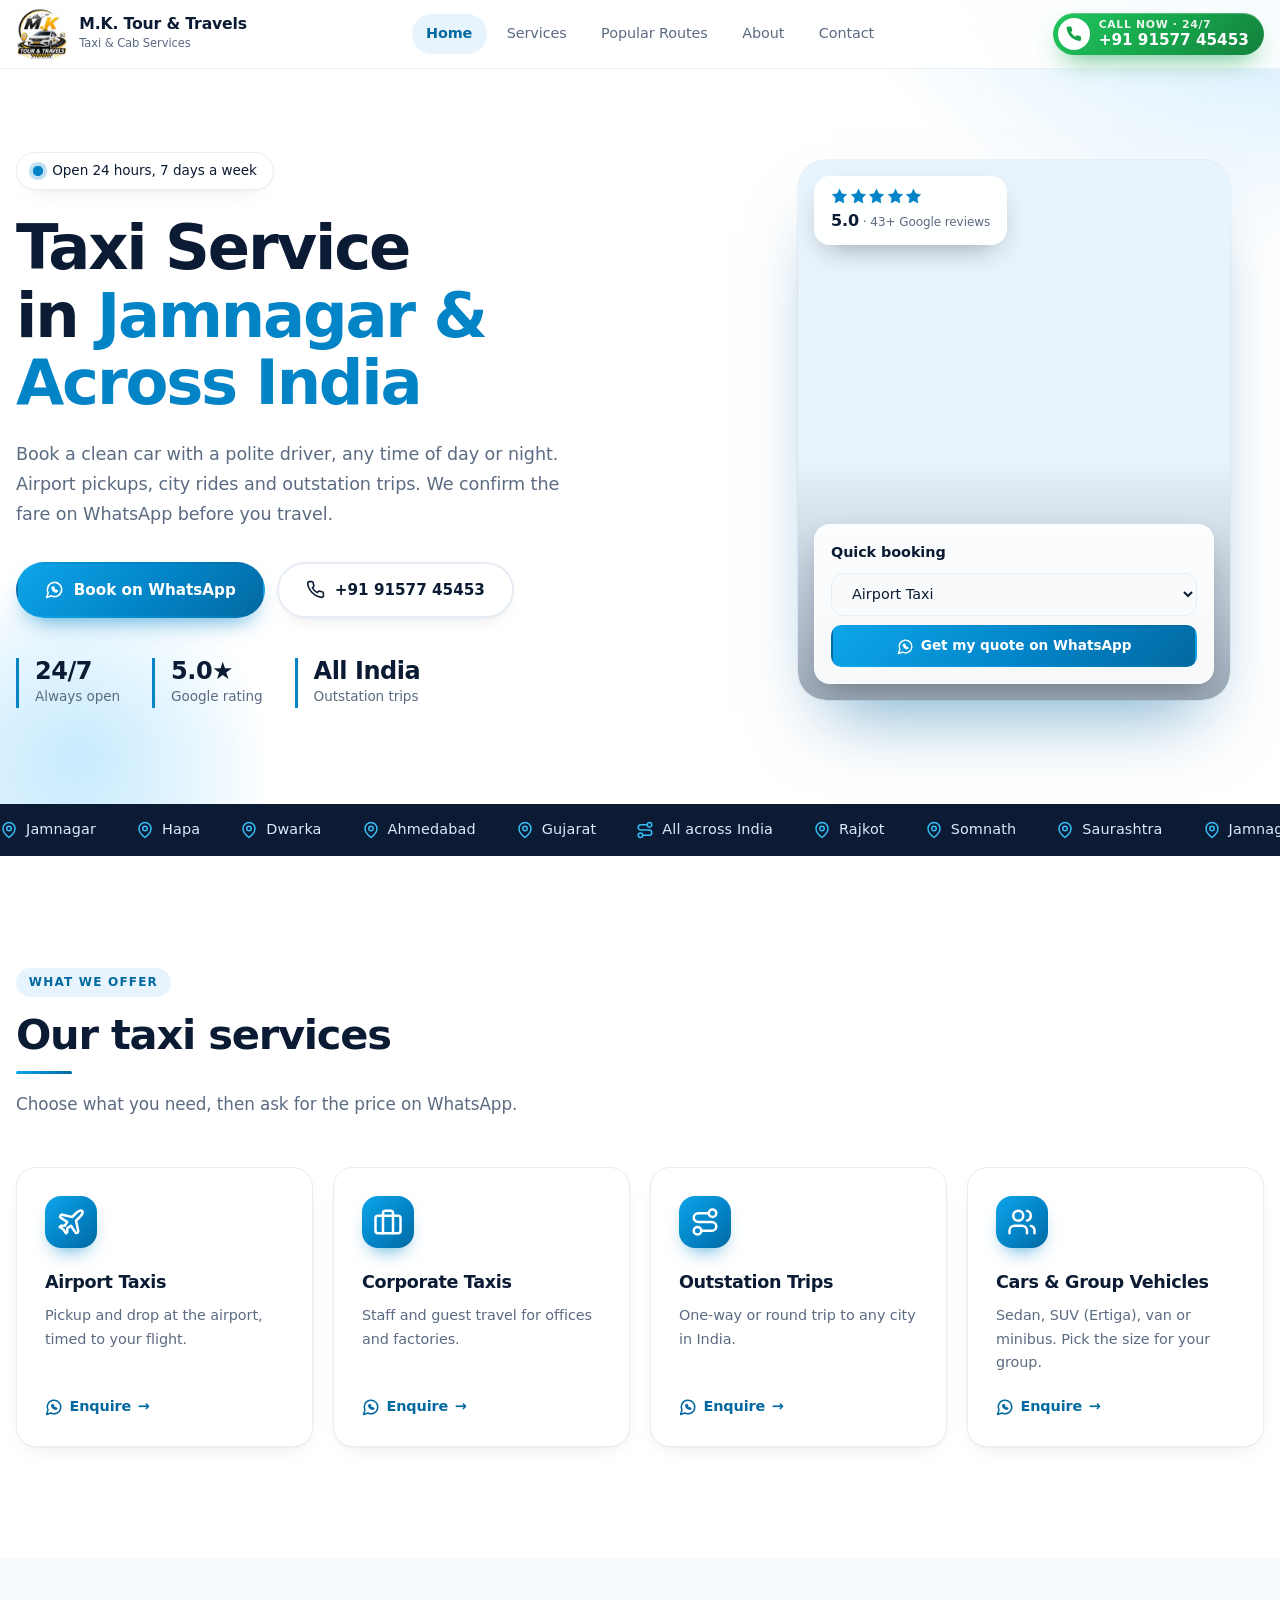
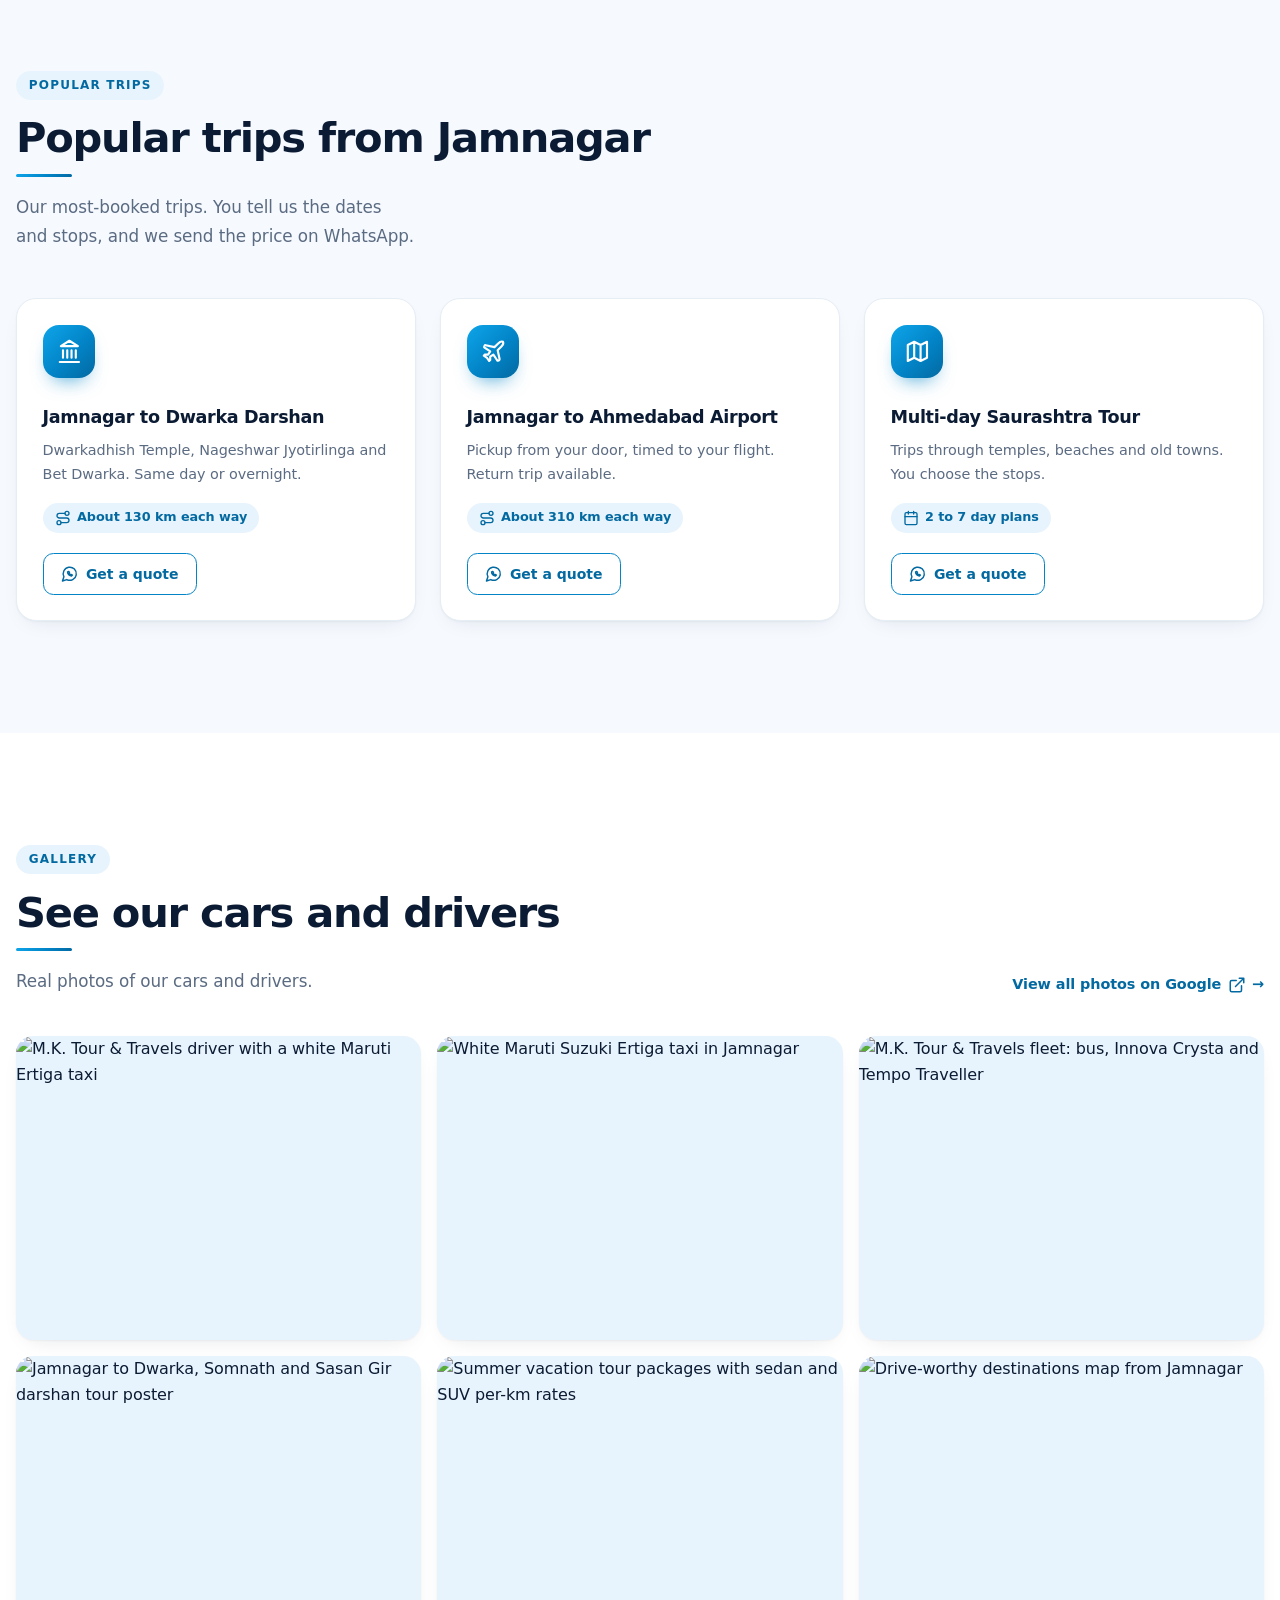
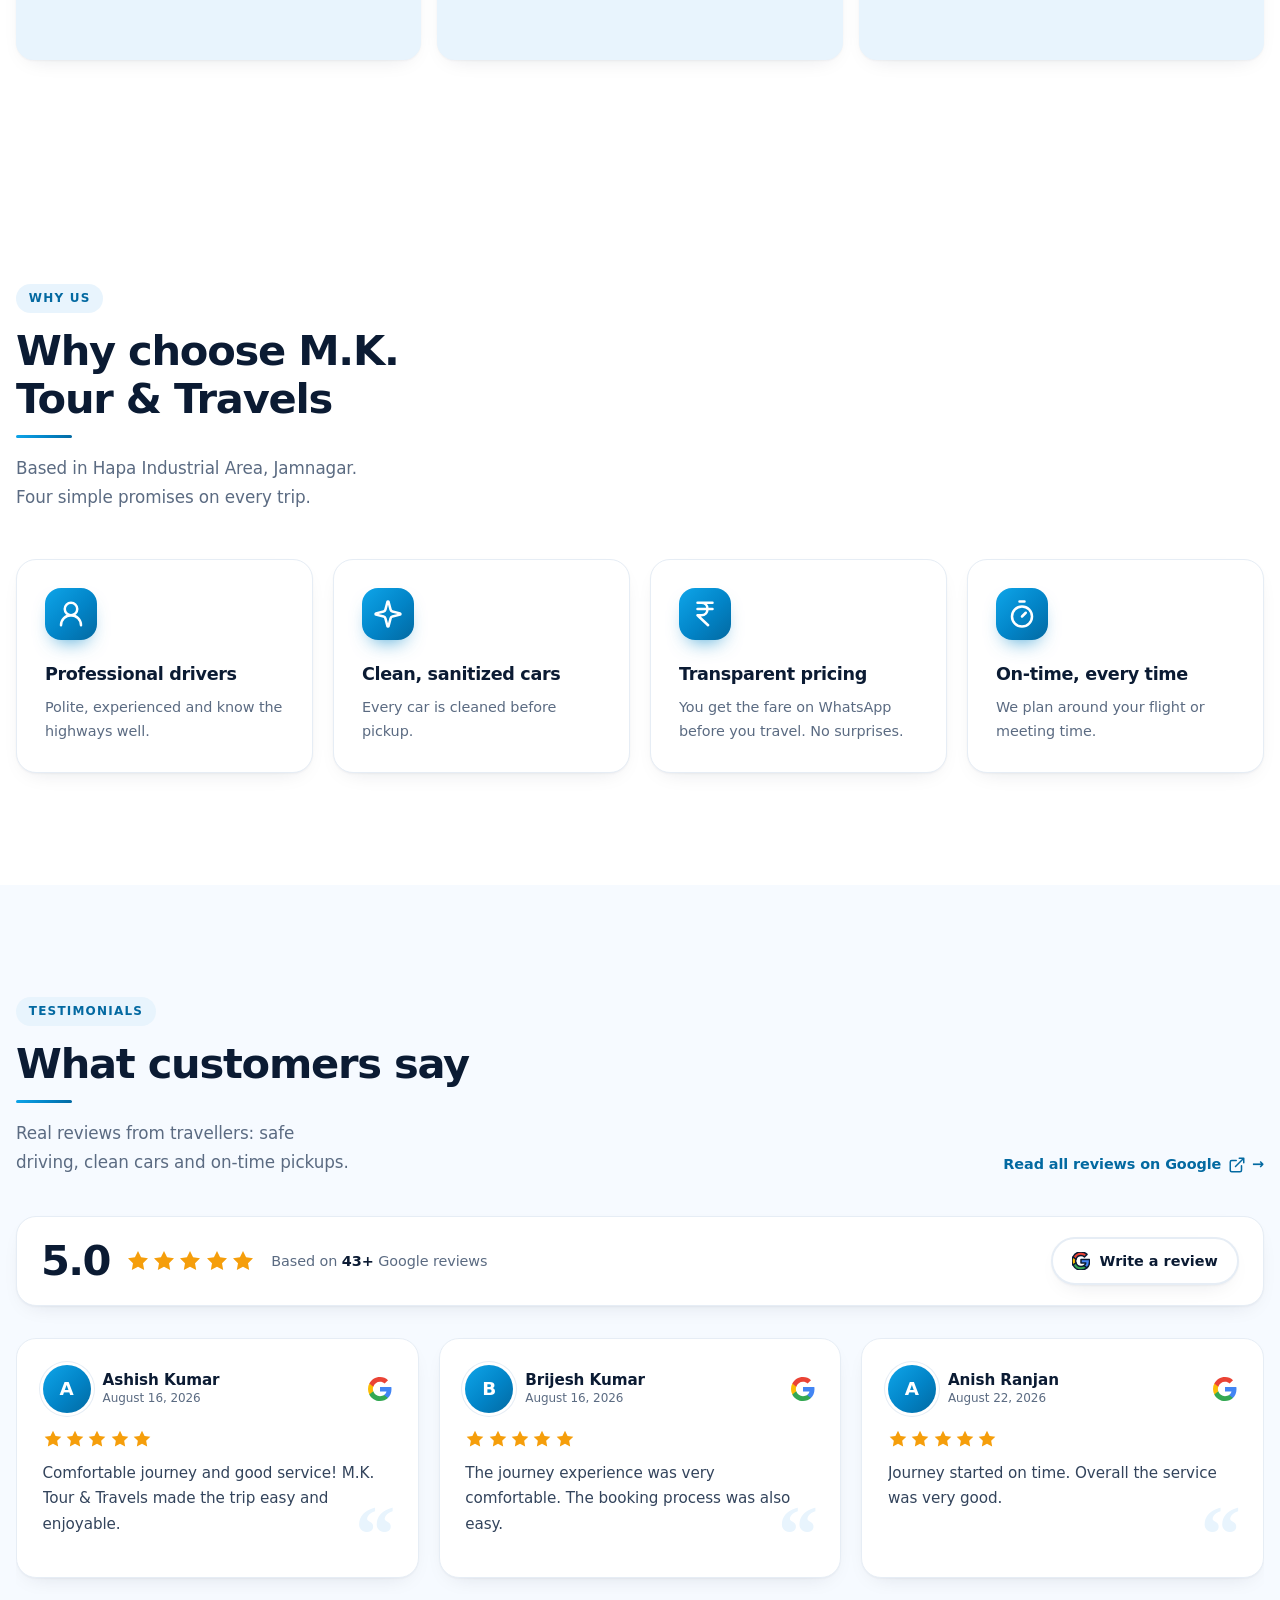
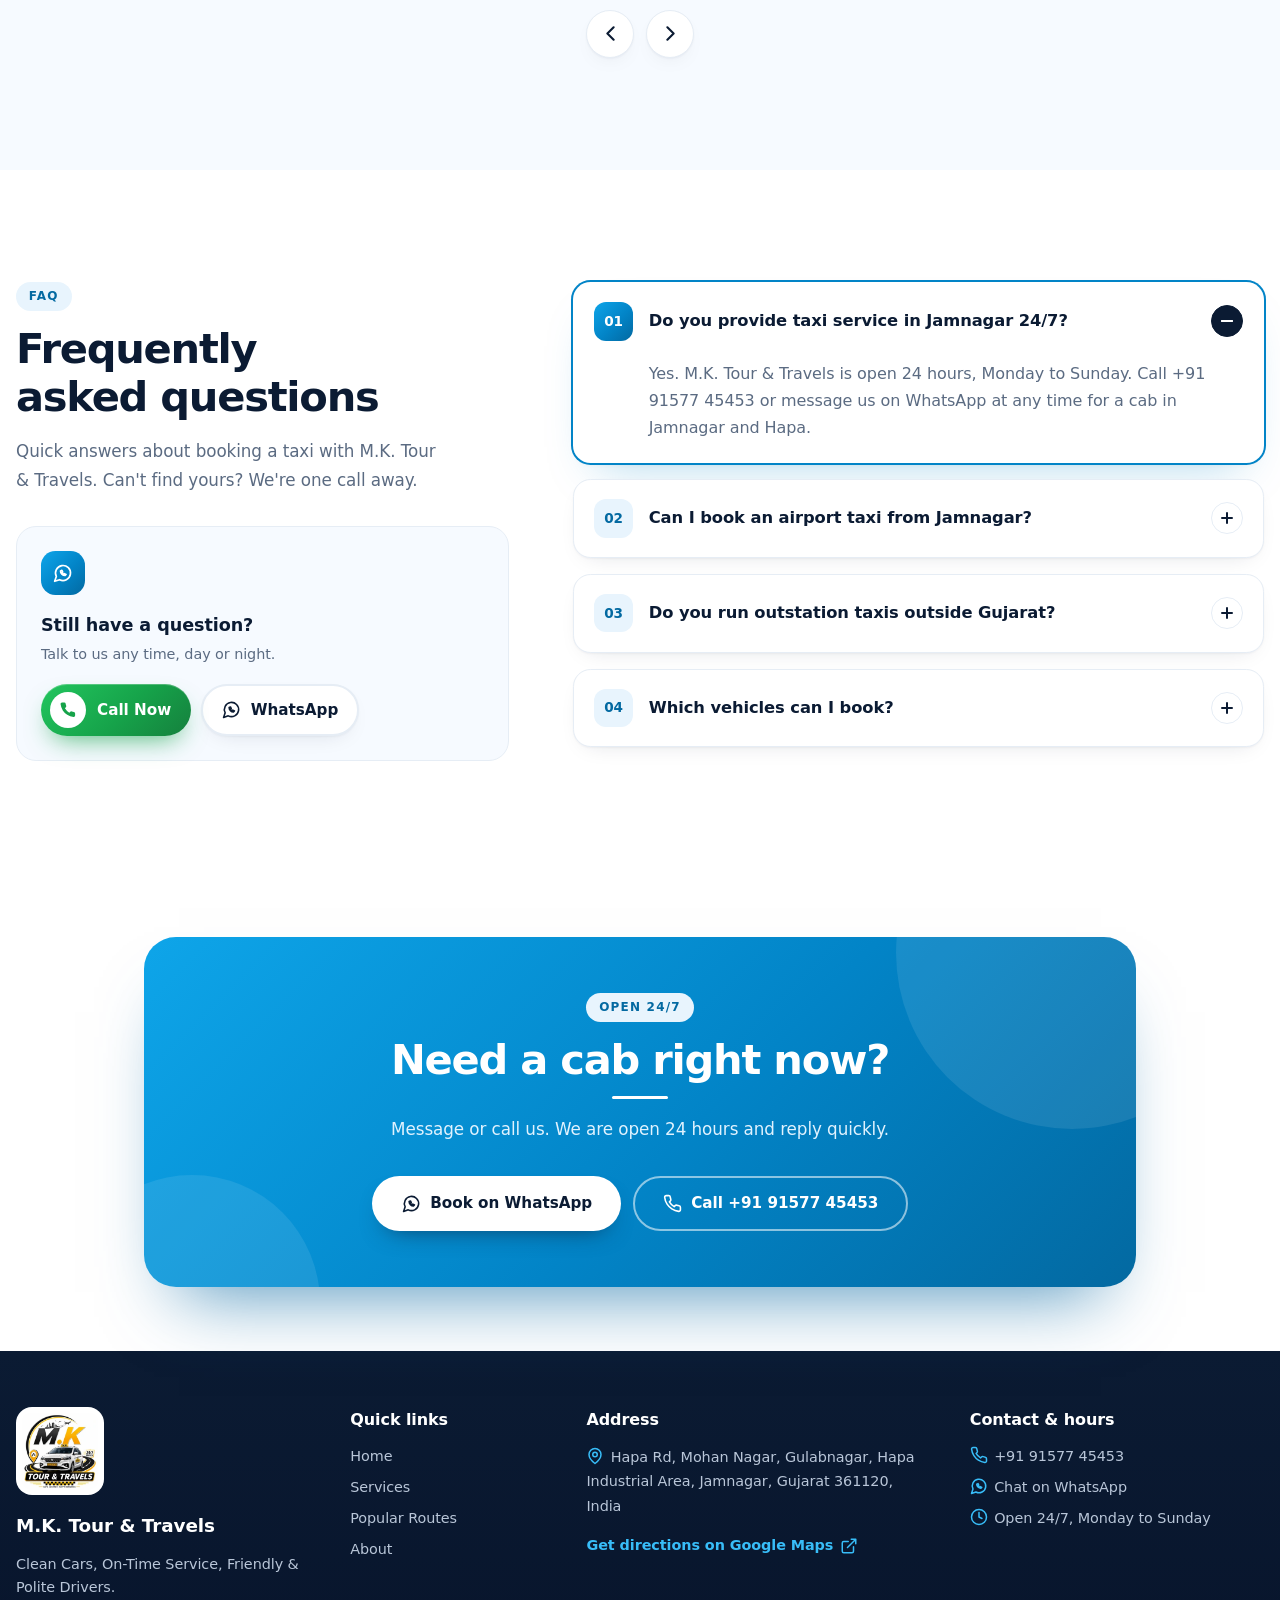
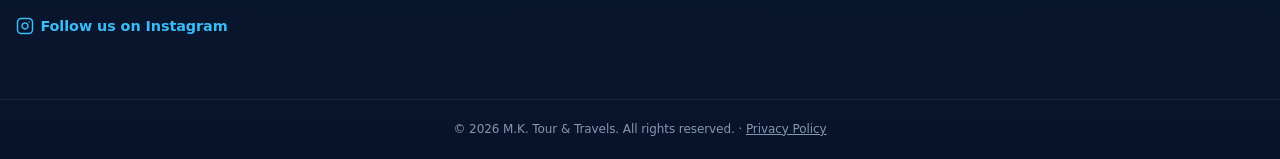
==== commit 2b6a59fc: "Add Google reviews API and refresh site UI" ====
--- a/index.html
+++ b/index.html
@@ -6,8 +6,8 @@
 <title>Taxi Service in Jamnagar | Outstation &amp; Airport Cabs | M.K. Tour &amp; Travels</title>
 <meta name="description" content="Book a taxi in Jamnagar: airport transfers, outstation cabs, SUVs, sedans and minibuses across India. Clean cars, polite drivers, open 24/7. Call +91 91577 45453.">
 <meta name="robots" content="index, follow, max-image-preview:large">
-<meta name="theme-color" content="#0284c7">
-<link rel="canonical" href="https://YOUR-DOMAIN.com/">
+<meta name="theme-color" content="#0b1220">
+<link rel="canonical" href="https://mk-tour-travels-ten.vercel.app/">
 <meta name="geo.region" content="IN-GJ">
 <meta name="geo.placename" content="Jamnagar">
 
@@ -16,15 +16,15 @@
 <meta property="og:locale" content="en_IN">
 <meta property="og:title" content="Taxi Service in Jamnagar | Outstation &amp; Airport Cabs | M.K. Tour &amp; Travels">
 <meta property="og:description" content="Airport transfers, outstation cabs, SUVs, sedans and minibuses across India. Clean cars, polite drivers, open 24/7.">
-<meta property="og:url" content="https://YOUR-DOMAIN.com/">
-<meta property="og:image" content="https://YOUR-DOMAIN.com/images/og-image.jpg">
+<meta property="og:url" content="https://mk-tour-travels-ten.vercel.app/">
+<meta property="og:image" content="https://mk-tour-travels-ten.vercel.app/images/og-image.jpg">
 <meta property="og:image:width" content="1200">
 <meta property="og:image:height" content="630">
 <meta property="og:image:alt" content="M.K. Tour &amp; Travels logo with a white taxi">
 <meta name="twitter:card" content="summary_large_image">
 <meta name="twitter:title" content="Taxi Service in Jamnagar | M.K. Tour &amp; Travels">
 <meta name="twitter:description" content="Airport transfers, outstation cabs and group travel across India. Open 24/7.">
-<meta name="twitter:image" content="https://YOUR-DOMAIN.com/images/og-image.jpg">
+<meta name="twitter:image" content="https://mk-tour-travels-ten.vercel.app/images/og-image.jpg">
 
 <link rel="icon" href="favicon.ico" sizes="any">
 <link rel="icon" type="image/png" sizes="32x32" href="images/icon-32.png">
@@ -39,12 +39,12 @@
  "@graph": [
   {
    "@type": "LocalBusiness",
-   "@id": "https://YOUR-DOMAIN.com/#business",
+   "@id": "https://mk-tour-travels-ten.vercel.app/#business",
    "name": "M.K. Tour & Travels",
    "description": "Taxi and cab service in Jamnagar offering airport taxis, corporate taxis, outstation trips, sedans, SUVs, vans and minibuses across India.",
-   "url": "https://YOUR-DOMAIN.com/",
-   "image": "https://YOUR-DOMAIN.com/images/og-image.jpg",
-   "logo": "https://YOUR-DOMAIN.com/images/icon-512.png",
+   "url": "https://mk-tour-travels-ten.vercel.app/",
+   "image": "https://mk-tour-travels-ten.vercel.app/images/og-image.jpg",
+   "logo": "https://mk-tour-travels-ten.vercel.app/images/icon-512.png",
    "telephone": "+919157745453",
    "slogan": "Clean Cars, On-Time Service, Friendly & Polite Drivers.",
    "address": {
@@ -241,7 +241,7 @@
       <a class="nav__link" href="#contact">Contact</a>
     </nav>
     <div class="header-actions">
-      <a href="tel:+919157745453" class="btn btn--dark btn--sm header-actions__call"><svg class="icon" aria-hidden="true"><use href="#i-phone"/></svg> Call Now</a>
+      <a href="tel:+919157745453" class="btn btn--call header-actions__call" aria-label="Call now: +91 91577 45453"><span class="btn--call__icon" aria-hidden="true"><svg class="icon"><use href="#i-phone"/></svg></span><span class="btn--call__text"><span class="btn--call__label">Call Now · 24/7</span><span class="btn--call__num">+91 91577 45453</span></span></a>
       <button class="menu-toggle" id="menuToggle" type="button" aria-label="Open menu" aria-expanded="false" aria-controls="mobileMenu"><svg class="icon" aria-hidden="true"><use href="#i-menu"/></svg></button>
     </div>
   </div>
@@ -252,7 +252,7 @@
     <a class="mobile-menu__link" href="#routes">Popular Routes</a>
     <a class="mobile-menu__link" href="#about">About</a>
     <a class="mobile-menu__link" href="#contact">Contact</a>
-    <a href="tel:+919157745453" class="btn btn--dark btn--block"><svg class="icon" aria-hidden="true"><use href="#i-phone"/></svg> Call +91 91577 45453</a>
+    <a href="tel:+919157745453" class="btn btn--call btn--block"><span class="btn--call__icon" aria-hidden="true"><svg class="icon"><use href="#i-phone"/></svg></span> Call +91 91577 45453</a>
   </nav>
 </header>
 
@@ -267,6 +267,11 @@
           <a class="btn btn--wa" href="https://wa.me/919157745453?text=Hello%20M.K.%20Tour%20%26%20Travels%2C%20I%20want%20to%20book%20a%20taxi." target="_blank" rel="noopener"><svg class="icon" aria-hidden="true"><use href="#i-chat"/></svg> Book on WhatsApp</a>
           <a class="btn btn--outline" href="tel:+919157745453"><svg class="icon" aria-hidden="true"><use href="#i-phone"/></svg> +91 91577 45453</a>
         </div>
+        <ul class="hero__stats" aria-label="Why travellers choose us">
+          <li><strong>24/7</strong><span>Always open</span></li>
+          <li><strong><span data-rating>5.0</span>&#9733;</strong><span>Google rating</span></li>
+          <li><strong>All India</strong><span>Outstation trips</span></li>
+        </ul>
       </div>
       <div class="photo-frame">
         <img class="photo-frame__img" id="heroImage" width="900" height="1125" fetchpriority="high" alt="M.K. Tour &amp; Travels driver with a white Maruti Ertiga taxi in Jamnagar" src="https://lh3.googleusercontent.com/k5Ea-bKTB_v44Lw0ZrtaKFuOUIqdS3MNC9nZ8qmD7c93IpzQK464sYQUC2jz8S_AgX0FBv13FFIez7WS=w900">
@@ -291,6 +296,7 @@
   <section class="section" id="services">
     <div class="container">
       <div class="section__intro">
+        <span class="eyebrow">What we offer</span>
         <h2 class="section__title">Our taxi services</h2>
         <p class="section__lead">Choose what you need, then ask for the price on WhatsApp.</p>
       </div>
@@ -301,6 +307,7 @@
   <section class="section section--soft" id="routes">
     <div class="container">
       <div class="section__intro">
+        <span class="eyebrow">Popular trips</span>
         <h2 class="section__title">Popular trips from Jamnagar</h2>
         <p class="section__lead">Our most-booked trips. You tell us the dates and stops, and we send the price on WhatsApp.</p>
       </div>
@@ -312,6 +319,7 @@
     <div class="container">
       <div class="section__head">
         <div class="section__intro">
+          <span class="eyebrow">Gallery</span>
           <h2 class="section__title">See our cars and drivers</h2>
           <p class="section__lead">Real photos of our cars and drivers.</p>
         </div>
@@ -321,9 +329,10 @@
     </div>
   </section>
 
-  <section class="section section--tint" id="about">
+  <section class="section section--dark" id="about">
     <div class="container">
       <div class="section__intro">
+        <span class="eyebrow">Why us</span>
         <h2 class="section__title">Why choose M.K. Tour &amp; Travels</h2>
         <p class="section__lead">Based in Hapa Industrial Area, Jamnagar. Four simple promises on every trip.</p>
       </div>
@@ -340,31 +349,67 @@
     <div class="container">
       <div class="section__head">
         <div class="section__intro">
+          <span class="eyebrow">Testimonials</span>
           <h2 class="section__title">What customers say</h2>
-          <p class="section__lead"><svg class="icon icon--star" aria-hidden="true"><use href="#i-star"/></svg> <strong data-rating>5.0</strong> from <span data-count>43+</span> Google reviews. Safe driving, clean cars and on-time pickups.</p>
+          <p class="section__lead">Real reviews from travellers: safe driving, clean cars and on-time pickups.</p>
         </div>
         <a class="link-btn" target="_blank" rel="noopener" href="https://www.google.com/maps/search/?api=1&amp;query=Google&amp;query_place_id=ChIJr2yrsGNrVzkRAmwLAuIw53A">Read all reviews on Google <svg class="icon" aria-hidden="true"><use href="#i-external"/></svg></a>
       </div>
+      <div class="review-summary">
+        <div class="review-summary__score"><span class="review-summary__num" data-rating>5.0</span><span class="review-summary__stars" role="img" aria-label="Rated 5 out of 5"><svg class="icon icon--star" aria-hidden="true"><use href="#i-star"/></svg><svg class="icon icon--star" aria-hidden="true"><use href="#i-star"/></svg><svg class="icon icon--star" aria-hidden="true"><use href="#i-star"/></svg><svg class="icon icon--star" aria-hidden="true"><use href="#i-star"/></svg><svg class="icon icon--star" aria-hidden="true"><use href="#i-star"/></svg></span><span class="review-summary__count">Based on <strong data-count>43+</strong> Google reviews</span></div>
+        <a class="btn btn--outline review-summary__cta" target="_blank" rel="noopener" href="https://search.google.com/local/writereview?placeid=ChIJr2yrsGNrVzkRAmwLAuIw53A"><svg class="icon" aria-hidden="true"><use href="#i-google"/></svg> Write a review</a>
+      </div>
       <div class="carousel">
-        <div class="carousel__viewport" id="reviewViewport" tabindex="0" aria-label="Customer reviews"><div class="carousel__track" id="reviewTrack"><figure class="card review-card"><div class="review-card__head"><span class="avatar" aria-hidden="true">A</span><span class="review-card__who"><span class="review-card__name">Ashish Kumar</span><span class="review-card__date">August 16, 2026</span></span><svg class="icon icon--google" role="img" aria-label="Google review"><use href="#i-google"/></svg></div><div class="review-card__stars" role="img" aria-label="5 out of 5 stars"><svg class="icon icon--star" aria-hidden="true"><use href="#i-star"/></svg><svg class="icon icon--star" aria-hidden="true"><use href="#i-star"/></svg><svg class="icon icon--star" aria-hidden="true"><use href="#i-star"/></svg><svg class="icon icon--star" aria-hidden="true"><use href="#i-star"/></svg><svg class="icon icon--star" aria-hidden="true"><use href="#i-star"/></svg></div><blockquote class="review-card__text">Comfortable journey and good service! M.K. Tour &amp; Travels made the trip easy and enjoyable.</blockquote></figure><figure class="card review-card"><div class="review-card__head"><span class="avatar" aria-hidden="true">B</span><span class="review-card__who"><span class="review-card__name">Brijesh Kumar</span><span class="review-card__date">August 16, 2026</span></span><svg class="icon icon--google" role="img" aria-label="Google review"><use href="#i-google"/></svg></div><div class="review-card__stars" role="img" aria-label="5 out of 5 stars"><svg class="icon icon--star" aria-hidden="true"><use href="#i-star"/></svg><svg class="icon icon--star" aria-hidden="true"><use href="#i-star"/></svg><svg class="icon icon--star" aria-hidden="true"><use href="#i-star"/></svg><svg class="icon icon--star" aria-hidden="true"><use href="#i-star"/></svg><svg class="icon icon--star" aria-hidden="true"><use href="#i-star"/></svg></div><blockquote class="review-card__text">The journey experience was very comfortable. The booking process was also easy.</blockquote></figure><figure class="card review-card"><div class="review-card__head"><span class="avatar" aria-hidden="true">A</span><span class="review-card__who"><span class="review-card__name">Anish Ranjan</span><span class="review-card__date">August 22, 2026</span></span><svg class="icon icon--google" role="img" aria-label="Google review"><use href="#i-google"/></svg></div><div class="review-card__stars" role="img" aria-label="5 out of 5 stars"><svg class="icon icon--star" aria-hidden="true"><use href="#i-star"/></svg><svg class="icon icon--star" aria-hidden="true"><use href="#i-star"/></svg><svg class="icon icon--star" aria-hidden="true"><use href="#i-star"/></svg><svg class="icon icon--star" aria-hidden="true"><use href="#i-star"/></svg><svg class="icon icon--star" aria-hidden="true"><use href="#i-star"/></svg></div><blockquote class="review-card__text">Journey started on time. Overall the service was very good.</blockquote></figure><figure class="card review-card"><div class="review-card__head"><span class="avatar" aria-hidden="true">P</span><span class="review-card__who"><span class="review-card__name">Pankaj Singh</span><span class="review-card__date">August 16, 2026</span></span><svg class="icon icon--google" role="img" aria-label="Google review"><use href="#i-google"/></svg></div><div class="review-card__stars" role="img" aria-label="5 out of 5 stars"><svg class="icon icon--star" aria-hidden="true"><use href="#i-star"/></svg><svg class="icon icon--star" aria-hidden="true"><use href="#i-star"/></svg><svg class="icon icon--star" aria-hidden="true"><use href="#i-star"/></svg><svg class="icon icon--star" aria-hidden="true"><use href="#i-star"/></svg><svg class="icon icon--star" aria-hidden="true"><use href="#i-star"/></svg></div><blockquote class="review-card__text">Best service providers and best driver, Jayesh Bhai. Thanks!</blockquote></figure></div></div>
+        <div class="carousel__viewport" id="reviewViewport" tabindex="0" role="region" aria-roledescription="carousel" aria-label="Customer reviews"><div class="carousel__track" id="reviewTrack"><figure class="card review-card"><div class="review-card__head"><span class="avatar" aria-hidden="true">A</span><span class="review-card__who"><span class="review-card__name">Ashish Kumar</span><span class="review-card__date">August 16, 2026</span></span><svg class="icon icon--google" role="img" aria-label="Google review"><use href="#i-google"/></svg></div><div class="review-card__stars" role="img" aria-label="5 out of 5 stars"><svg class="icon icon--star" aria-hidden="true"><use href="#i-star"/></svg><svg class="icon icon--star" aria-hidden="true"><use href="#i-star"/></svg><svg class="icon icon--star" aria-hidden="true"><use href="#i-star"/></svg><svg class="icon icon--star" aria-hidden="true"><use href="#i-star"/></svg><svg class="icon icon--star" aria-hidden="true"><use href="#i-star"/></svg></div><blockquote class="review-card__text">Comfortable journey and good service! M.K. Tour &amp; Travels made the trip easy and enjoyable.</blockquote></figure><figure class="card review-card"><div class="review-card__head"><span class="avatar" aria-hidden="true">B</span><span class="review-card__who"><span class="review-card__name">Brijesh Kumar</span><span class="review-card__date">August 16, 2026</span></span><svg class="icon icon--google" role="img" aria-label="Google review"><use href="#i-google"/></svg></div><div class="review-card__stars" role="img" aria-label="5 out of 5 stars"><svg class="icon icon--star" aria-hidden="true"><use href="#i-star"/></svg><svg class="icon icon--star" aria-hidden="true"><use href="#i-star"/></svg><svg class="icon icon--star" aria-hidden="true"><use href="#i-star"/></svg><svg class="icon icon--star" aria-hidden="true"><use href="#i-star"/></svg><svg class="icon icon--star" aria-hidden="true"><use href="#i-star"/></svg></div><blockquote class="review-card__text">The journey experience was very comfortable. The booking process was also easy.</blockquote></figure><figure class="card review-card"><div class="review-card__head"><span class="avatar" aria-hidden="true">A</span><span class="review-card__who"><span class="review-card__name">Anish Ranjan</span><span class="review-card__date">August 22, 2026</span></span><svg class="icon icon--google" role="img" aria-label="Google review"><use href="#i-google"/></svg></div><div class="review-card__stars" role="img" aria-label="5 out of 5 stars"><svg class="icon icon--star" aria-hidden="true"><use href="#i-star"/></svg><svg class="icon icon--star" aria-hidden="true"><use href="#i-star"/></svg><svg class="icon icon--star" aria-hidden="true"><use href="#i-star"/></svg><svg class="icon icon--star" aria-hidden="true"><use href="#i-star"/></svg><svg class="icon icon--star" aria-hidden="true"><use href="#i-star"/></svg></div><blockquote class="review-card__text">Journey started on time. Overall the service was very good.</blockquote></figure><figure class="card review-card"><div class="review-card__head"><span class="avatar" aria-hidden="true">P</span><span class="review-card__who"><span class="review-card__name">Pankaj Singh</span><span class="review-card__date">August 16, 2026</span></span><svg class="icon icon--google" role="img" aria-label="Google review"><use href="#i-google"/></svg></div><div class="review-card__stars" role="img" aria-label="5 out of 5 stars"><svg class="icon icon--star" aria-hidden="true"><use href="#i-star"/></svg><svg class="icon icon--star" aria-hidden="true"><use href="#i-star"/></svg><svg class="icon icon--star" aria-hidden="true"><use href="#i-star"/></svg><svg class="icon icon--star" aria-hidden="true"><use href="#i-star"/></svg><svg class="icon icon--star" aria-hidden="true"><use href="#i-star"/></svg></div><blockquote class="review-card__text">Best service providers and best driver, Jayesh Bhai. Thanks!</blockquote></figure></div></div>
         <div class="carousel__controls">
-          <button class="carousel__btn" id="reviewPrev" type="button" aria-label="Previous review"><svg class="icon" aria-hidden="true"><use href="#i-left"/></svg></button>
-          <button class="carousel__btn" id="reviewNext" type="button" aria-label="Next review"><svg class="icon" aria-hidden="true"><use href="#i-right"/></svg></button>
+          <button class="carousel__btn" id="reviewPrev" type="button" aria-label="Previous reviews"><svg class="icon" aria-hidden="true"><use href="#i-left"/></svg></button>
+          <button class="carousel__btn" id="reviewNext" type="button" aria-label="Next reviews"><svg class="icon" aria-hidden="true"><use href="#i-right"/></svg></button>
         </div>
       </div>
     </div>
   </section>
 
   <section class="section" id="faq" data-nav="about">
-    <div class="container">
-      <div class="section__intro"><h2 class="section__title">Frequently asked questions</h2></div>
-      <div class="faq"><details class="faq__item"><summary class="faq__question">Do you provide taxi service in Jamnagar 24/7?</summary><p class="faq__answer">Yes. M.K. Tour &amp; Travels is open 24 hours, Monday to Sunday. Call +91 91577 45453 or message us on WhatsApp at any time for a cab in Jamnagar and Hapa.</p></details><details class="faq__item"><summary class="faq__question">Can I book an airport taxi from Jamnagar?</summary><p class="faq__answer">Yes. We offer airport pickup and drop, including transfers to Ahmedabad airport, timed around your flight so you never wait.</p></details><details class="faq__item"><summary class="faq__question">Do you run outstation taxis outside Gujarat?</summary><p class="faq__answer">Yes. We run one-way and round trips from Jamnagar to anywhere in India, and the fare is confirmed on WhatsApp before you travel.</p></details><details class="faq__item"><summary class="faq__question">Which vehicles can I book?</summary><p class="faq__answer">Sedans, SUVs such as the Ertiga, vans and minibuses for groups, plus corporate taxis for offices and industrial areas.</p></details></div>
+    <div class="container faq-layout">
+      <div class="faq-aside">
+        <span class="eyebrow">FAQ</span>
+        <h2 class="section__title">Frequently asked questions</h2>
+        <p class="section__lead">Quick answers about booking a taxi with M.K. Tour &amp; Travels. Can't find yours? We're one call away.</p>
+        <div class="faq-help">
+          <span class="faq-help__icon" aria-hidden="true"><svg class="icon"><use href="#i-chat"/></svg></span>
+          <p class="faq-help__title">Still have a question?</p>
+          <p class="faq-help__text">Talk to us any time, day or night.</p>
+          <div class="faq-help__actions">
+            <a class="btn btn--call" href="tel:+919157745453"><span class="btn--call__icon" aria-hidden="true"><svg class="icon"><use href="#i-phone"/></svg></span> Call Now</a>
+            <a class="btn btn--outline" href="https://wa.me/919157745453?text=Hello%20M.K.%20Tour%20%26%20Travels%2C%20I%20have%20a%20question." target="_blank" rel="noopener"><svg class="icon" aria-hidden="true"><use href="#i-chat"/></svg> WhatsApp</a>
+          </div>
+        </div>
+      </div>
+      <div class="faq">
+          <details class="faq__item" open>
+            <summary class="faq__question"><span class="faq__num">01</span><span class="faq__q">Do you provide taxi service in Jamnagar 24/7?</span><span class="faq__toggle" aria-hidden="true"></span></summary>
+            <div class="faq__answer"><p>Yes. M.K. Tour &amp; Travels is open 24 hours, Monday to Sunday. Call +91 91577 45453 or message us on WhatsApp at any time for a cab in Jamnagar and Hapa.</p></div>
+          </details>
+          <details class="faq__item">
+            <summary class="faq__question"><span class="faq__num">02</span><span class="faq__q">Can I book an airport taxi from Jamnagar?</span><span class="faq__toggle" aria-hidden="true"></span></summary>
+            <div class="faq__answer"><p>Yes. We offer airport pickup and drop, including transfers to Ahmedabad airport, timed around your flight so you never wait.</p></div>
+          </details>
+          <details class="faq__item">
+            <summary class="faq__question"><span class="faq__num">03</span><span class="faq__q">Do you run outstation taxis outside Gujarat?</span><span class="faq__toggle" aria-hidden="true"></span></summary>
+            <div class="faq__answer"><p>Yes. We run one-way and round trips from Jamnagar to anywhere in India, and the fare is confirmed on WhatsApp before you travel.</p></div>
+          </details>
+          <details class="faq__item">
+            <summary class="faq__question"><span class="faq__num">04</span><span class="faq__q">Which vehicles can I book?</span><span class="faq__toggle" aria-hidden="true"></span></summary>
+            <div class="faq__answer"><p>Sedans, SUVs such as the Ertiga, vans and minibuses for groups, plus corporate taxis for offices and industrial areas.</p></div>
+          </details>
+      </div>
     </div>
   </section>
 
   <section class="cta">
     <div class="container">
       <div class="cta__box">
+        <span class="eyebrow">Open 24/7</span>
         <h2 class="section__title">Need a cab right now?</h2>
         <p class="section__lead">Message or call us. We are open 24 hours and reply quickly.</p>
         <div class="cta__actions">
@@ -408,7 +453,7 @@
 </footer>
 
 <div class="mobile-bar">
-  <a class="btn btn--dark" href="tel:+919157745453"><svg class="icon" aria-hidden="true"><use href="#i-phone"/></svg> Call Now</a>
+  <a class="btn btn--call" href="tel:+919157745453"><span class="btn--call__icon" aria-hidden="true"><svg class="icon"><use href="#i-phone"/></svg></span> Call Now</a>
   <a class="btn btn--wa" href="https://wa.me/919157745453?text=Hello%20M.K.%20Tour%20%26%20Travels%2C%20I%20want%20to%20book%20a%20taxi." target="_blank" rel="noopener"><svg class="icon" aria-hidden="true"><use href="#i-chat"/></svg> Book via WhatsApp</a>
 </div>
 
--- a/styles.css
+++ b/styles.css
@@ -83,7 +83,10 @@
 .hero__title-accent { background: linear-gradient(transparent 62%, #bae6fd 62%); -webkit-box-decoration-break: clone; box-decoration-break: clone; }
 .hero__text { margin-top: 1.5rem; max-width: 34rem; font-size: 1.1rem; color: var(--muted); }
 .hero__actions { display: flex; flex-direction: column; gap: .75rem; margin-top: 2rem; }
-.hero__chips { display: flex; flex-wrap: wrap; gap: .75rem; margin-top: 2.5rem; }
+.hero__stats { display: flex; flex-wrap: wrap; gap: 1.25rem 2rem; margin: 2.5rem 0 0; }
+.hero__stats li { display: flex; flex-direction: column; gap: .15rem; padding-left: 1rem; border-left: 3px solid var(--primary); }
+.hero__stats strong { font-size: 1.5rem; font-weight: 800; line-height: 1.1; color: var(--ink); letter-spacing: -.02em; }
+.hero__stats li > span { font-size: .85rem; color: var(--muted); }
 .chip { display: inline-flex; align-items: center; gap: .5rem; padding: .55rem 1rem; font-size: .875rem; font-weight: 500; background: #fff; border: 1px solid var(--line); border-radius: 999px; }
 .chip .icon { color: var(--primary-dark); }
 .chip--plain { font-weight: 400; color: var(--muted); }
@@ -277,11 +280,11 @@
 @keyframes fade-down { from { opacity: 0; transform: translateY(-8px); } to { opacity: 1; transform: none; } }
 
 /* Hero: plays on page load, no script needed */
-.hero__badge, .hero__title, .hero__text, .hero__actions, .hero__chips, .photo-frame { animation: rise .9s cubic-bezier(.2, .7, .2, 1) both; }
+.hero__badge, .hero__title, .hero__text, .hero__actions, .hero__stats, .photo-frame { animation: rise .9s cubic-bezier(.2, .7, .2, 1) both; }
 .hero__title { animation-delay: .1s; }
 .hero__text { animation-delay: .2s; }
 .hero__actions { animation-delay: .3s; }
-.hero__chips { animation-delay: .4s; }
+.hero__stats { animation-delay: .4s; }
 .photo-frame { animation-delay: .25s; }
 .hero::before { content: ""; position: absolute; left: -7rem; bottom: -9rem; width: 24rem; height: 24rem; border-radius: 50%; background: radial-gradient(circle, #bae6fd, transparent 70%); opacity: .75; pointer-events: none; animation: drift 14s ease-in-out infinite alternate; }
 .rating-card { animation: bob 5s ease-in-out infinite; }
@@ -308,7 +311,7 @@
 .faq__item[open] .faq__answer { animation: fade-down .35s ease; }
 
 @media (prefers-reduced-motion: reduce) {
-  .hero__badge, .hero__title, .hero__text, .hero__actions, .hero__chips, .photo-frame, .rating-card, .hero::before, .hero__dot::after,
+  .hero__badge, .hero__title, .hero__text, .hero__actions, .hero__stats, .photo-frame, .rating-card, .hero::before, .hero__dot::after,
   .hero__actions .btn--wa, .cta__actions .btn--dark, .route-card__banner .icon, .faq__item[open] .faq__answer { animation: none; }
 }
 
@@ -521,3 +524,81 @@
 /* Route card "Get a quote": outlined, fills on hover */
 .route-card .btn--wa.btn--sm { background: #fff; color: var(--primary-dark); border: 1.5px solid var(--primary); padding: .55rem 1.1rem; font-size: .875rem; }
 .route-card .btn--wa.btn--sm:hover { background: var(--primary); color: #fff; }
+
+/* ===== Call Now button: green, glowing, ringing phone ===== */
+.btn--call { position: relative; gap: .7rem; padding: .55rem 1.25rem .55rem .55rem; color: #fff; font-weight: 700; background: linear-gradient(135deg, #22c55e 0%, #16a34a 55%, #15803d 100%); border: 0; box-shadow: 0 12px 26px -10px rgba(22, 163, 74, .75), inset 0 1px 0 rgba(255, 255, 255, .25); }
+.btn--call:hover { color: #fff; filter: brightness(1.07); box-shadow: 0 16px 30px -10px rgba(22, 163, 74, .9), inset 0 1px 0 rgba(255, 255, 255, .25); }
+.btn--call__icon { position: relative; display: grid; place-items: center; width: 2.25rem; height: 2.25rem; border-radius: 50%; background: #fff; color: #16a34a; }
+.btn--call__icon::after { content: ""; position: absolute; inset: 0; border-radius: inherit; animation: call-ring 2s ease-out infinite; }
+.btn--call__icon .icon { width: 1.1rem; height: 1.1rem; fill: currentColor; stroke: none; animation: call-shake 2s ease-in-out infinite; }
+.btn--call__text { display: grid; line-height: 1.15; text-align: left; }
+.btn--call__label { font-size: .68rem; font-weight: 600; letter-spacing: .06em; text-transform: uppercase; opacity: .9; }
+.btn--call__num { font-size: .95rem; font-weight: 700; white-space: nowrap; }
+@keyframes call-ring { 0% { box-shadow: 0 0 0 0 rgba(255, 255, 255, .75); } 70%, 100% { box-shadow: 0 0 0 12px rgba(255, 255, 255, 0); } }
+@keyframes call-shake { 0%, 50%, 100% { transform: rotate(0); } 5%, 15%, 25% { transform: rotate(-14deg); } 10%, 20%, 30% { transform: rotate(14deg); } }
+/* Header version: compact pill */
+.site-header .btn--call { padding: .3rem .95rem .3rem .3rem; border-radius: 999px; gap: .55rem; }
+.site-header .btn--call__icon { width: 2rem; height: 2rem; }
+@media (max-width: 1099px) { .site-header .btn--call__label { display: none; } .site-header .btn--call__num { font-size: .85rem; } }
+/* Mobile bottom bar + menu */
+.mobile-bar .btn--call, .mobile-menu .btn--call { padding: .45rem .9rem .45rem .45rem; border-radius: 999px; }
+.mobile-bar .btn--call__icon { width: 1.9rem; height: 1.9rem; }
+.mobile-bar .btn { border-radius: 999px; }
+@media (prefers-reduced-motion: reduce) { .btn--call__icon::after, .btn--call__icon .icon { animation: none; } }
+
+/* ===== Reviews: summary + grid ===== */
+.review-summary { display: flex; flex-wrap: wrap; align-items: center; justify-content: space-between; gap: 1.25rem; margin-top: 2.5rem; padding: 1.25rem 1.5rem; background: #fff; border: 1px solid var(--line); border-radius: var(--radius); box-shadow: var(--shadow-sm); }
+.review-summary__score { display: flex; flex-wrap: wrap; align-items: center; gap: .4rem 1rem; }
+.review-summary__num { font-size: 2.6rem; font-weight: 800; line-height: 1; letter-spacing: -.04em; color: var(--ink); }
+.review-summary__stars { display: flex; gap: .15rem; color: #f59e0b; font-size: 1.2rem; }
+.review-summary__stars .icon, .review-card__stars .icon { fill: currentColor; stroke: none; }
+.review-summary__count { width: 100%; font-size: .9rem; color: var(--muted); }
+@media (min-width: 480px) { .review-summary__count { width: auto; } }
+.review-summary__count strong { color: var(--ink); }
+.review-summary__cta { padding: .65rem 1.2rem; font-size: .9rem; }
+.review-summary__cta:hover { color: #fff; }
+
+.review-card__stars { color: #f59e0b; }
+.review-card__text { display: -webkit-box; -webkit-box-orient: vertical; -webkit-line-clamp: 5; overflow: hidden; margin-top: .75rem; font-size: .95rem; }
+.review-card.is-expanded .review-card__text { display: block; -webkit-line-clamp: unset; }
+.review-card__toggle { align-self: flex-start; margin-top: .5rem; padding: 0; font-size: .85rem; font-weight: 600; color: var(--primary-dark); background: none; border: 0; cursor: pointer; }
+.review-card__toggle:hover { text-decoration: underline; }
+.avatar { width: 3rem; height: 3rem; font-size: 1.15rem; box-shadow: 0 0 0 3px #fff, 0 0 0 4px var(--line); }
+.avatar--photo { background: #e5e7eb !important; }
+
+/* ===== FAQ: side intro + numbered accordion ===== */
+.faq-layout { display: grid; gap: 2.5rem; }
+@media (min-width: 960px) { .faq-layout { grid-template-columns: minmax(0, 5fr) minmax(0, 7fr); gap: 4rem; align-items: start; } .faq-aside { position: sticky; top: 6rem; } }
+.eyebrow { display: inline-block; margin-bottom: .9rem; padding: .3rem .8rem; font-size: .75rem; font-weight: 700; letter-spacing: .1em; text-transform: uppercase; color: var(--primary-dark); background: var(--primary-soft); border-radius: 999px; }
+.faq-help { margin-top: 2rem; padding: 1.5rem; background: var(--bg-soft); border: 1px solid var(--line); border-radius: var(--radius); }
+.faq-help__icon { display: grid; place-items: center; width: 2.75rem; height: 2.75rem; border-radius: .9rem; color: #fff; background: var(--grad); }
+.faq-help__title { margin-top: 1rem; font-size: 1.1rem; font-weight: 700; }
+.faq-help__text { margin-top: .25rem; font-size: .9rem; color: var(--muted); }
+.faq-help__actions { display: flex; flex-wrap: wrap; gap: .6rem; margin-top: 1.1rem; }
+.faq-help__actions .btn { padding-block: .5rem; }
+.faq-help__actions .btn--outline { padding: .7rem 1.2rem; }
+.faq-help__actions .btn--outline:hover { color: #fff; }
+
+.faq { max-width: none; margin-top: 0; gap: 1rem; }
+.faq__item { overflow: hidden; background: #fff; border: 1px solid var(--line); border-radius: 1.1rem; box-shadow: var(--shadow-sm); transition: border-color .25s, box-shadow .25s, background .25s; }
+.faq__item:hover { border-color: #bfe3f9; }
+.faq__item[open] { border-color: transparent; box-shadow: 0 0 0 2px var(--primary), var(--shadow-md); }
+.faq__question { display: flex; align-items: center; gap: 1rem; padding: 1.2rem 1.25rem; font-size: 1.02rem; font-weight: 600; line-height: 1.4; }
+.faq__question::after { content: none; display: none; }
+.faq__question:focus-visible { outline: 2px solid var(--primary); outline-offset: -2px; border-radius: 1.1rem; }
+.faq__num { flex: none; display: grid; place-items: center; width: 2.4rem; height: 2.4rem; font-size: .85rem; font-weight: 700; color: var(--primary-dark); background: var(--primary-soft); border-radius: .75rem; transition: background .25s, color .25s; }
+.faq__item[open] .faq__num { color: #fff; background: var(--grad); }
+.faq__q { flex: 1; }
+.faq__toggle { position: relative; flex: none; width: 2rem; height: 2rem; border-radius: 50%; border: 1.5px solid var(--line); transition: transform .3s, background .25s, border-color .25s; }
+.faq__toggle::before, .faq__toggle::after { content: ""; position: absolute; top: 50%; left: 50%; width: .75rem; height: 2px; margin: -1px 0 0 -.375rem; border-radius: 2px; background: var(--ink); transition: transform .3s, background .25s; }
+.faq__toggle::after { transform: rotate(90deg); }
+.faq__item[open] .faq__toggle { transform: rotate(180deg); background: var(--ink); border-color: var(--ink); }
+.faq__item[open] .faq__toggle::before, .faq__item[open] .faq__toggle::after { background: #fff; }
+.faq__item[open] .faq__toggle::after { transform: rotate(0); }
+.faq__answer { padding: 0 1.25rem 1.3rem 4.65rem; color: var(--muted); line-height: 1.7; }
+@media (max-width: 479px) { .faq__answer { padding-left: 1.25rem; } .faq__num { width: 2rem; height: 2rem; } }
+.review-card__toggle[hidden] { display: none; }
+
+/* Reviews carousel */
+.review-summary + .carousel { margin-top: 1.5rem; }
+.carousel .review-card { min-height: 15rem; }
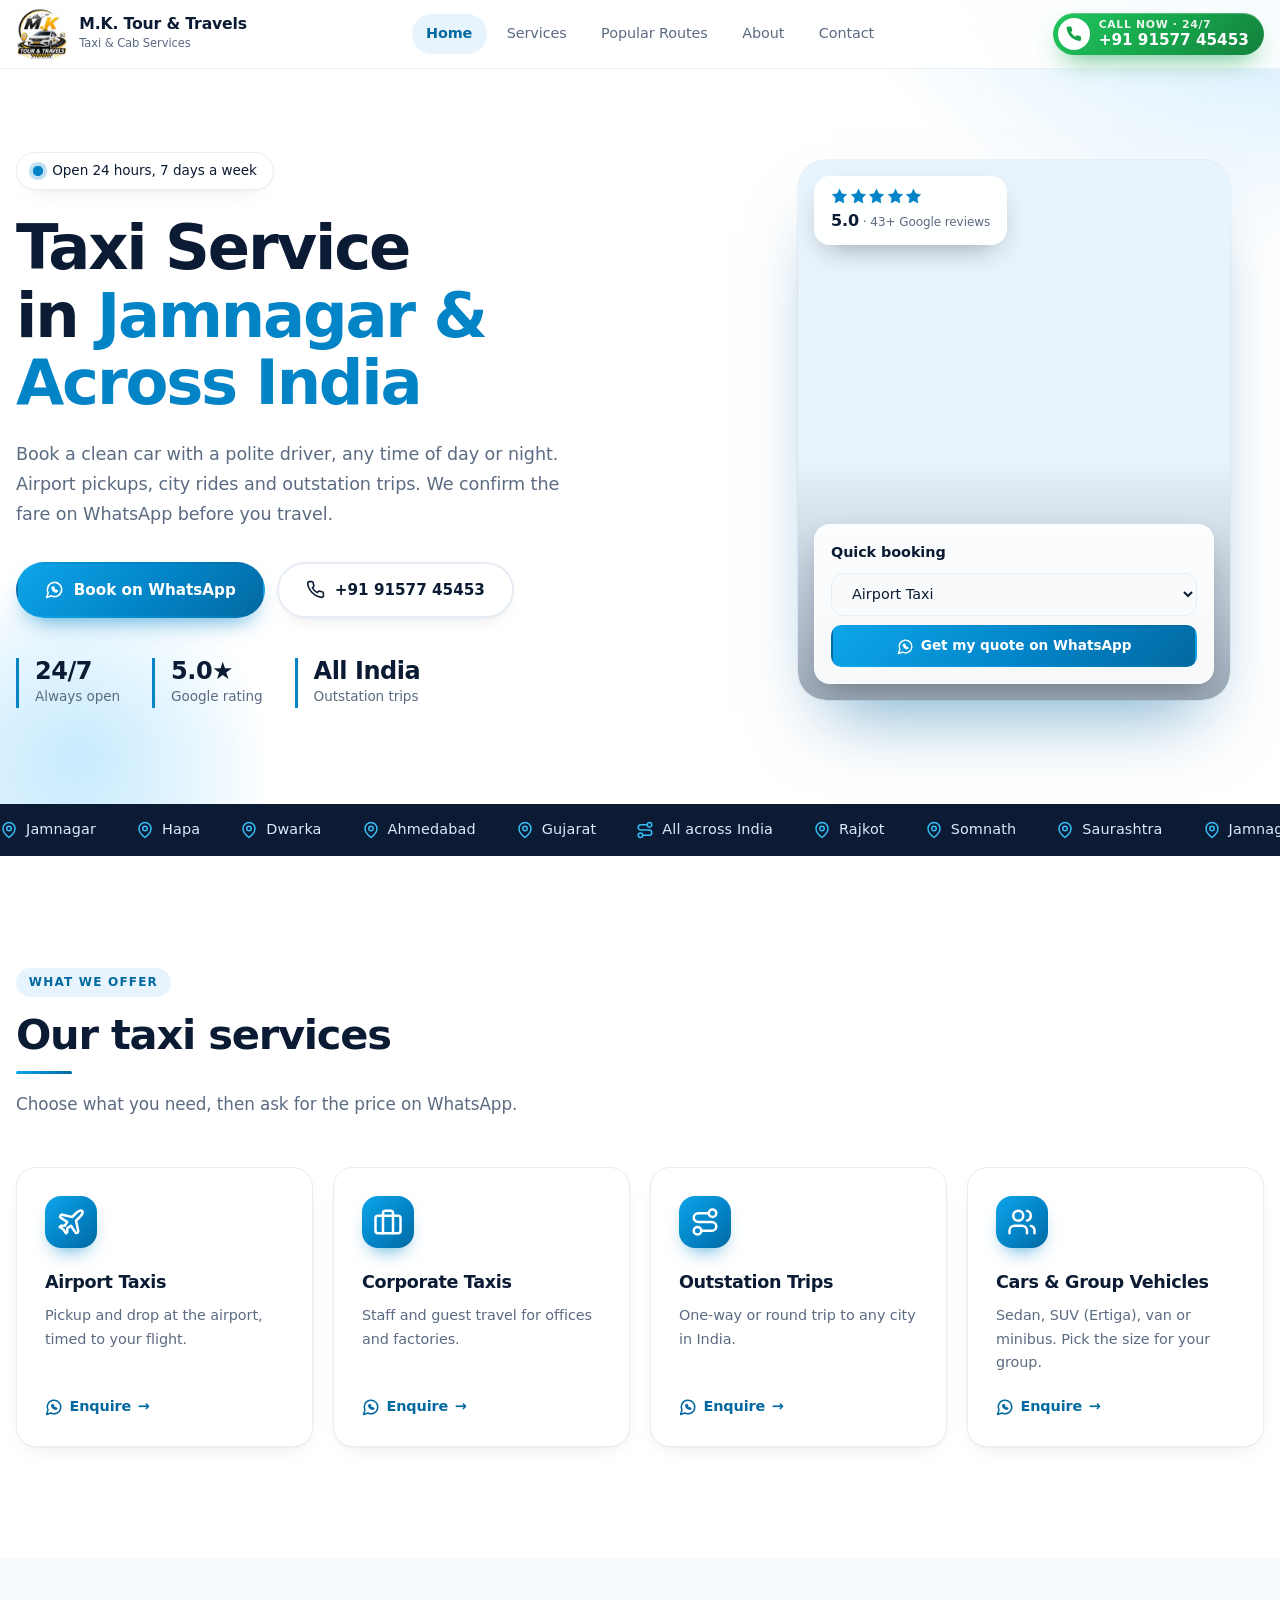
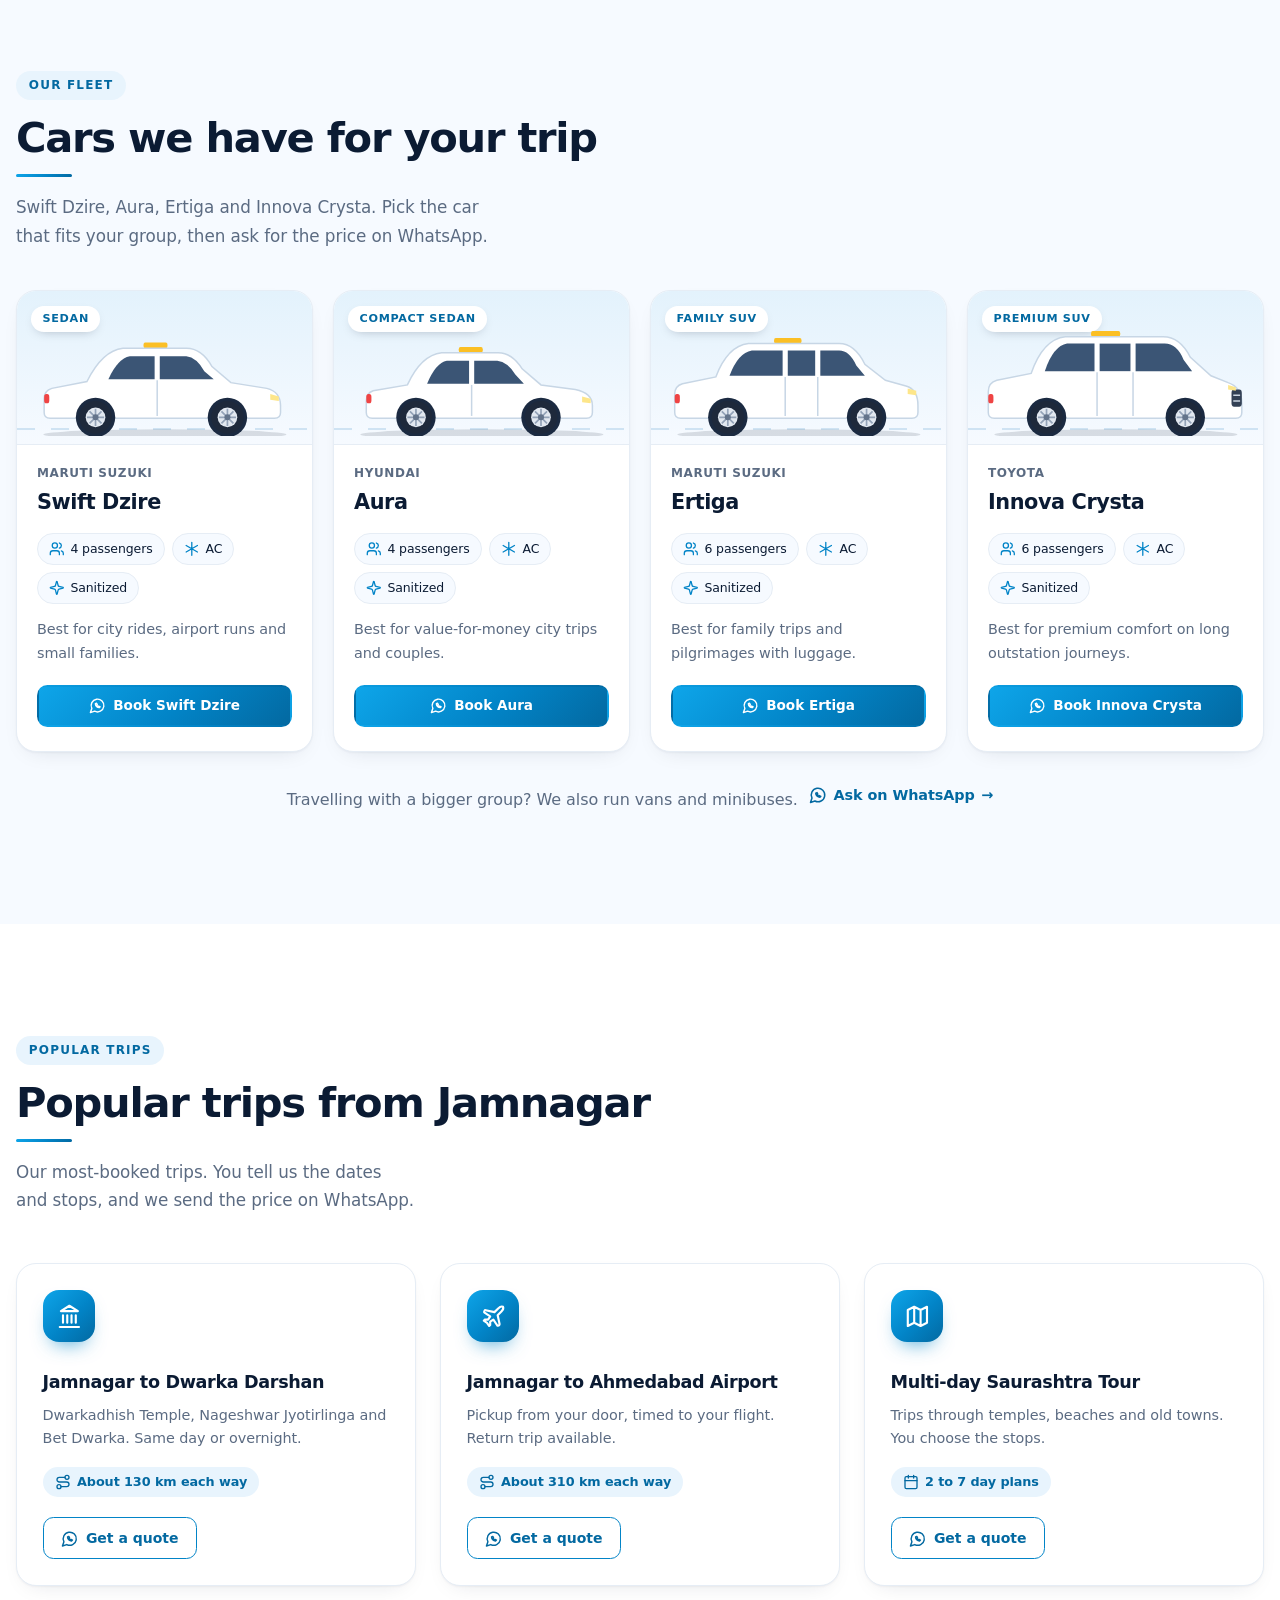
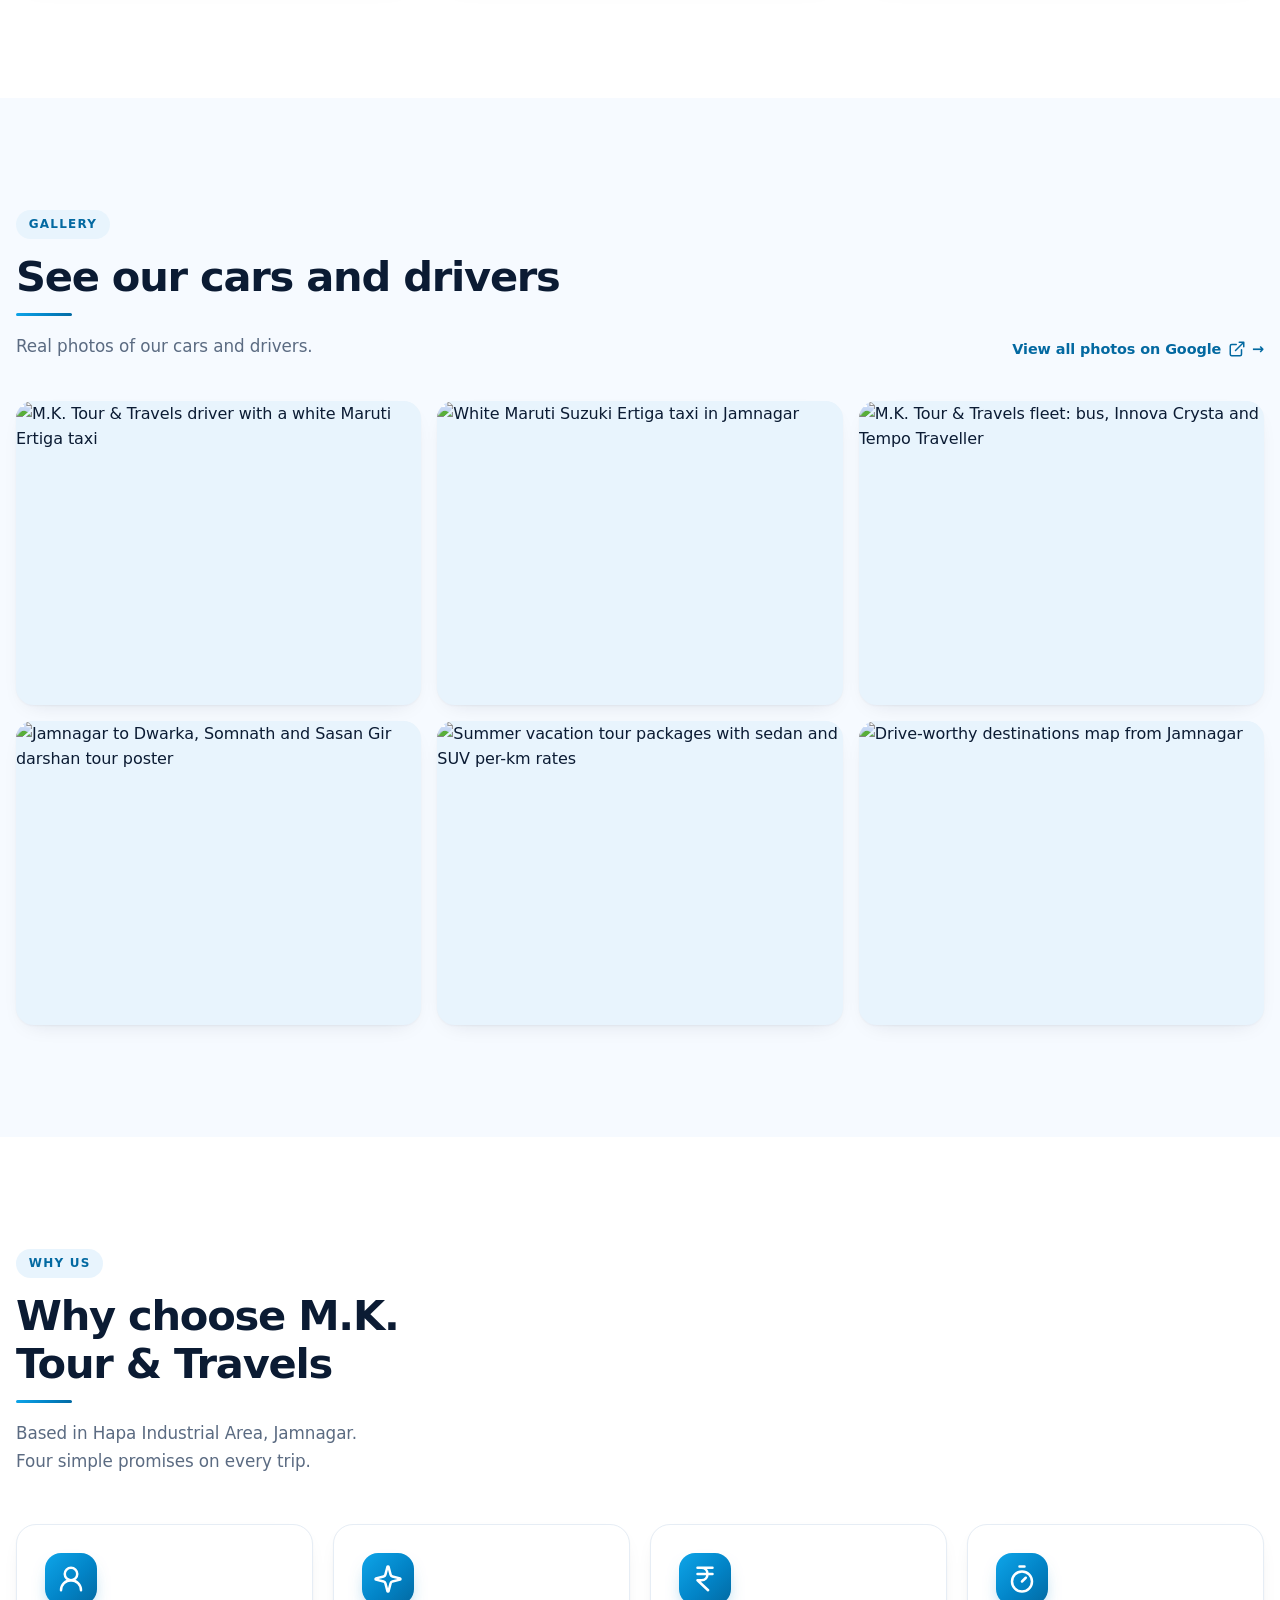
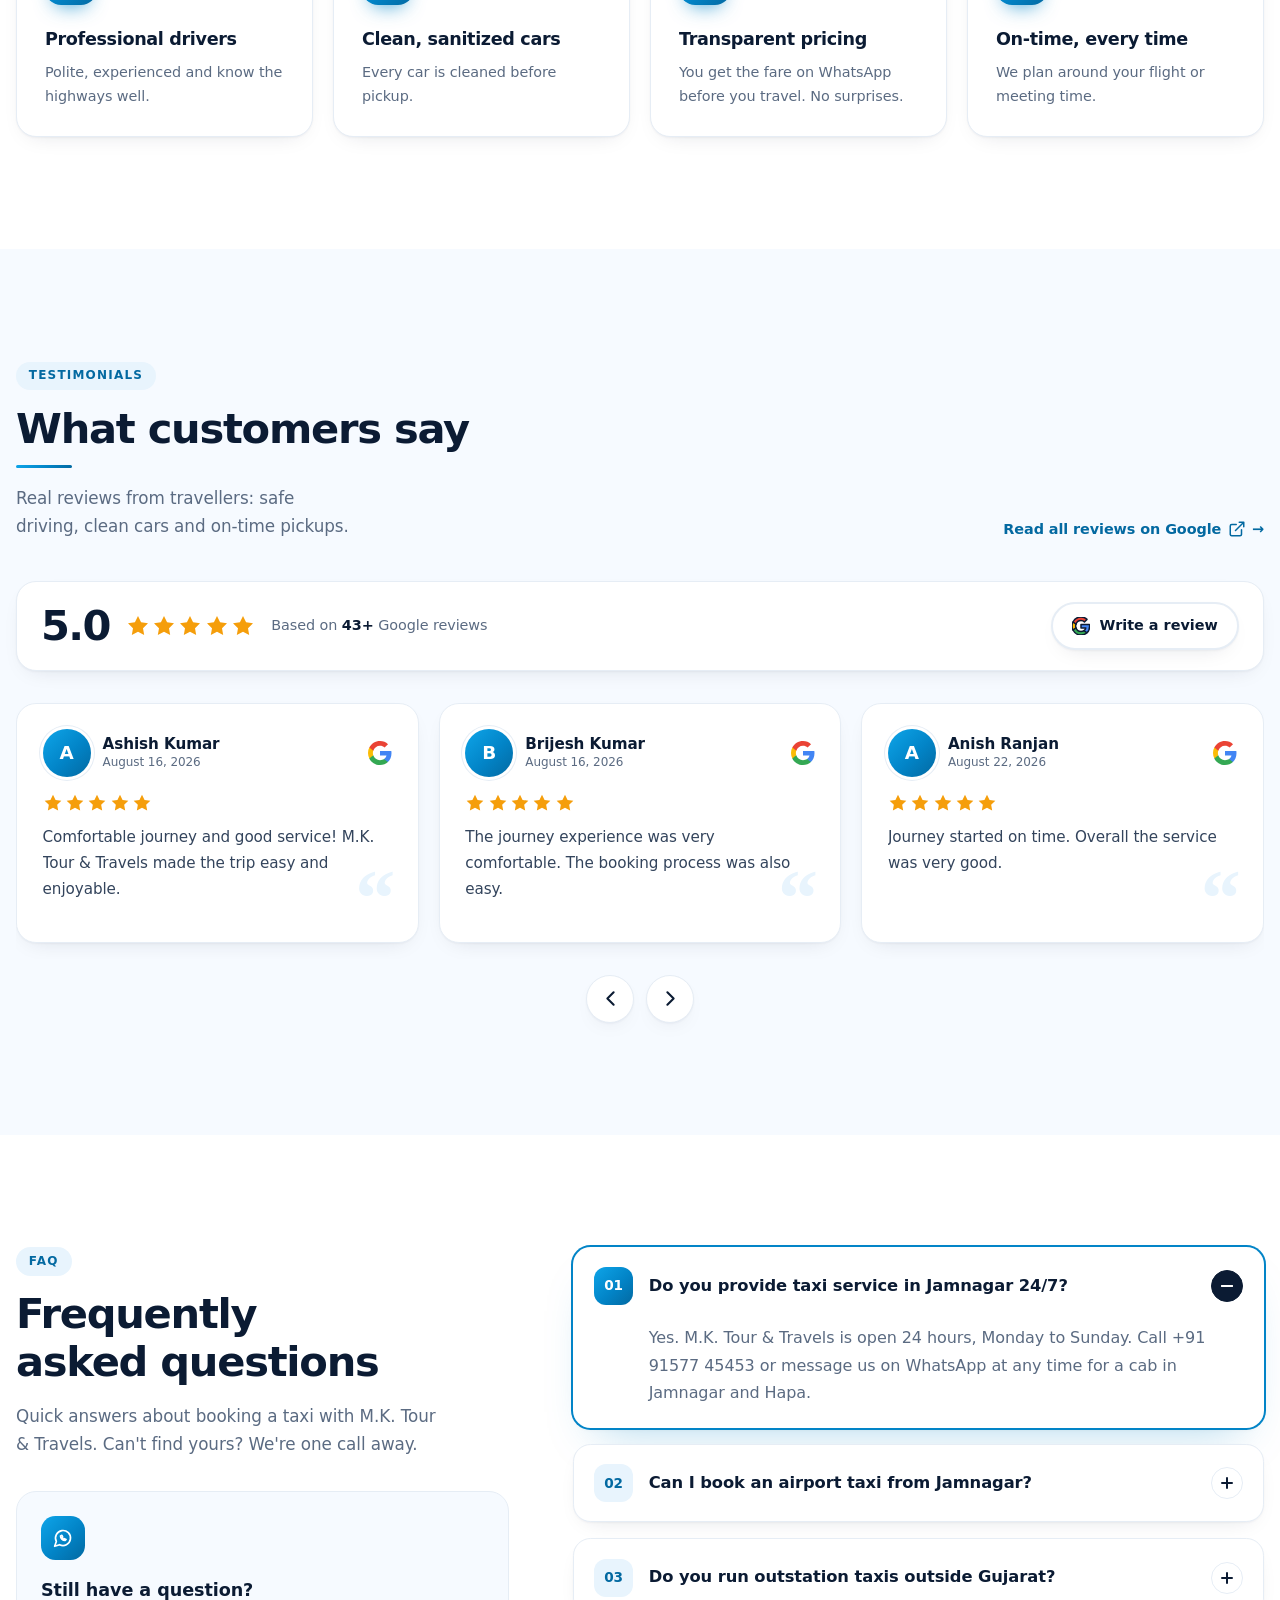
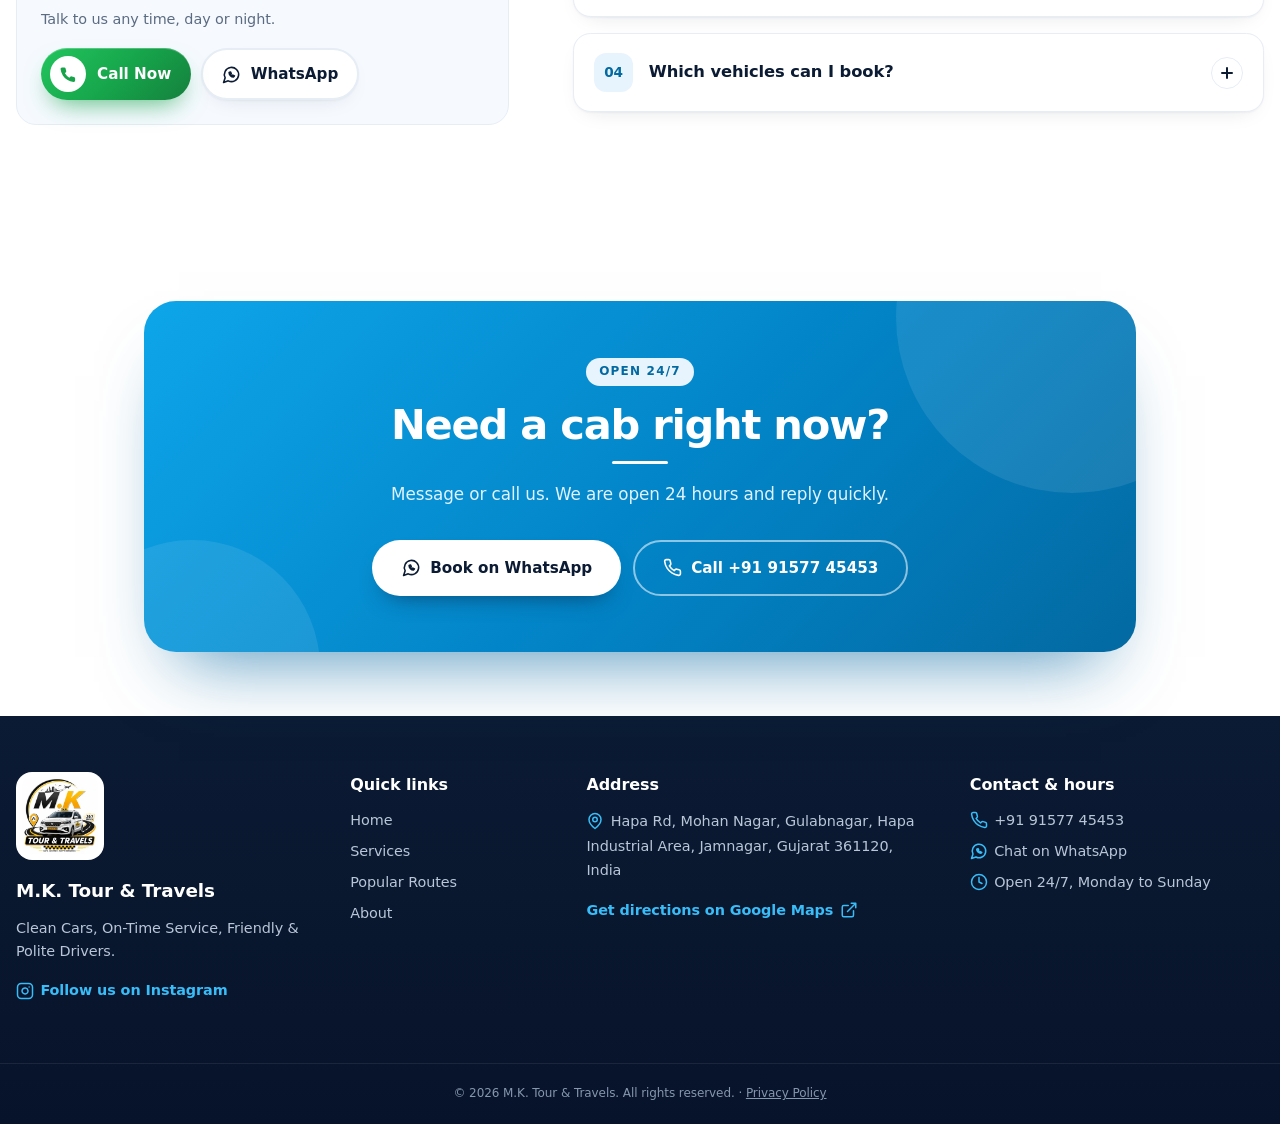
==== commit 6a62d4d1: "few styles fixes" ====
--- a/index.html
+++ b/index.html
@@ -186,7 +186,7 @@
      "name": "Which vehicles can I book?",
      "acceptedAnswer": {
       "@type": "Answer",
-      "text": "Sedans, SUVs such as the Ertiga, vans and minibuses for groups, plus corporate taxis for offices and industrial areas."
+      "text": "We have the Swift Dzire, Aura, Ertiga and Innova Crysta, plus vans and minibuses for groups, and corporate taxis for offices and industrial areas."
      }
     }
    ]
@@ -225,6 +225,8 @@
   <symbol id="i-instagram" viewBox="0 0 24 24"><rect x="2" y="2" width="20" height="20" rx="5"/><path d="M16 11.37A4 4 0 1 1 12.63 8 4 4 0 0 1 16 11.37zM17.5 6.5h.01"/></symbol>
   <symbol id="i-external" viewBox="0 0 24 24"><path d="M15 3h6v6M10 14 21 3M18 13v6a2 2 0 0 1-2 2H5a2 2 0 0 1-2-2V8a2 2 0 0 1 2-2h6"/></symbol>
   <symbol id="i-google" viewBox="0 0 24 24"><path fill="#4285F4" d="M23.49 12.27c0-.79-.07-1.54-.19-2.27H12v4.51h6.47c-.29 1.48-1.14 2.73-2.4 3.58v3h3.86c2.26-2.09 3.56-5.17 3.56-8.82z"/><path fill="#34A853" d="M12 24c3.24 0 5.95-1.08 7.93-2.91l-3.86-3c-1.08.72-2.45 1.16-4.07 1.16-3.13 0-5.78-2.11-6.73-4.96H1.29v3.09C3.26 21.3 7.31 24 12 24z"/><path fill="#FBBC05" d="M5.27 14.29c-.25-.72-.38-1.49-.38-2.29s.14-1.57.38-2.29V6.62H1.29C.47 8.24 0 10.06 0 12s.47 3.76 1.29 5.38l3.98-3.09z"/><path fill="#EA4335" d="M12 4.75c1.77 0 3.35.61 4.6 1.8l3.42-3.42C17.95 1.19 15.24 0 12 0 7.31 0 3.26 2.7 1.29 6.62l3.98 3.09C6.22 6.86 8.87 4.75 12 4.75z"/></symbol>
+  <symbol id="car-wheel" viewBox="-20 -20 40 40"><circle r="19" fill="#1e293b"/><circle r="11.5" fill="#e2e8f0"/><path d="M0-10V10M-10 0H10M-7-7 7 7M-7 7 7-7" stroke="#94a3b8" stroke-width="2"/><circle r="3.5" fill="#64748b"/></symbol>
+  <symbol id="i-snow" viewBox="0 0 24 24"><path d="M12 2v20M3.3 7l17.4 10M20.7 7 3.3 17"/></symbol>
 </svg>
 
 <header class="site-header">
@@ -283,7 +285,7 @@
           <p class="quick-book__title">Quick booking</p>
           <label class="sr-only" for="quickService">Choose a service</label>
           <select class="quick-book__select" id="quickService">
-            <option>Airport Taxi</option><option>Corporate Taxi</option><option>Outstation Trip</option><option>Sedan</option><option>SUV (Ertiga)</option><option>Van</option><option>Minibus</option>
+            <option>Airport Taxi</option><option>Corporate Taxi</option><option>Outstation Trip</option><option>Swift Dzire</option><option>Aura</option><option>Ertiga</option><option>Innova Crysta</option><option>Van</option><option>Minibus</option>
           </select>
           <button class="btn btn--wa btn--block btn--sm" id="quickBook" type="button"><svg class="icon" aria-hidden="true"><use href="#i-chat"/></svg> Get my quote on WhatsApp</button>
         </div>
@@ -304,7 +306,125 @@
     </div>
   </section>
 
-  <section class="section section--soft" id="routes">
+  <section class="section section--soft" id="fleet" data-nav="services">
+    <div class="container">
+      <div class="section__intro">
+        <span class="eyebrow">Our fleet</span>
+        <h2 class="section__title">Cars we have for your trip</h2>
+        <p class="section__lead">Swift Dzire, Aura, Ertiga and Innova Crysta. Pick the car that fits your group, then ask for the price on WhatsApp.</p>
+      </div>
+      <div class="fleet-grid">
+        <article class="card fleet-card">
+          <div class="fleet-card__stage">
+            <span class="fleet-card__tag">Sedan</span>
+            <svg class="car-art" viewBox="4 -4 322 124" role="img" aria-label="Maruti Suzuki Swift Dzire sedan">
+          <ellipse cx="165" cy="118" rx="142" ry="6" fill="rgba(15,23,42,.13)"/>
+          <g transform="translate(0 99) scale(1 1.34) translate(0 -99)">
+            <rect x="140" y="33" width="28" height="5" rx="2" fill="#fbbf24"/>
+            <path d="M24 94V82Q24 75 33 73L74 67Q92 40 116 38H190Q208 38 220 54L242 68L284 73Q300 76 300 88V94Q300 99 293 99H31Q24 99 24 94Z" fill="#fff" stroke="#c7d6e5" stroke-width="1.5"/>
+            <path d="M99 65Q110 47 124 45H153V65Z" fill="#3b5575"/><path d="M159 45H190Q202 46 211 58L222 65H159Z" fill="#3b5575"/><path d="M156 66V97" stroke="#c7d6e5" stroke-width="1.5"/><path d="M288 78 298 80V84L288 83Z" fill="#fde68a"/>
+            <rect x="24" y="78" width="6" height="8" rx="2.5" fill="#ef4444"/>
+          </g>
+          <circle cx="84" cy="98" r="23" fill="#1b2a41"/><circle cx="238" cy="98" r="23" fill="#1b2a41"/><use class="car-art__wheel" href="#car-wheel" x="64" y="78" width="40" height="40"/><use class="car-art__wheel" href="#car-wheel" x="218" y="78" width="40" height="40"/>
+        </svg>
+          </div>
+          <div class="fleet-card__body">
+            <p class="fleet-card__brand">Maruti Suzuki</p>
+            <h3 class="card__title">Swift Dzire</h3>
+            <ul class="fleet-card__specs">
+              <li><svg class="icon" aria-hidden="true"><use href="#i-users"/></svg>4 passengers</li>
+              <li><svg class="icon" aria-hidden="true"><use href="#i-snow"/></svg>AC</li>
+              <li><svg class="icon" aria-hidden="true"><use href="#i-sparkles"/></svg>Sanitized</li>
+            </ul>
+            <p class="card__text">Best for city rides, airport runs and small families.</p>
+            <a class="btn btn--wa btn--sm" href="https://wa.me/919157745453?text=Hello%20M.K.%20Tour%20%26%20Travels%2C%20I%20need%20a%20quote%20for%3A%20Swift%20Dzire." target="_blank" rel="noopener"><svg class="icon" aria-hidden="true"><use href="#i-chat"/></svg> Book Swift Dzire</a>
+          </div>
+        </article>
+        <article class="card fleet-card">
+          <div class="fleet-card__stage">
+            <span class="fleet-card__tag">Compact sedan</span>
+            <svg class="car-art" viewBox="4 -4 322 124" role="img" aria-label="Hyundai Aura compact sedan">
+          <ellipse cx="165" cy="118" rx="142" ry="6" fill="rgba(15,23,42,.13)"/>
+          <g transform="translate(0 99) scale(1 1.34) translate(0 -99)">
+            <rect x="138" y="37" width="28" height="5" rx="2" fill="#fbbf24"/>
+            <path d="M30 94V84Q30 77 38 75L78 70Q94 44 118 42H184Q200 42 212 56L234 70L274 74Q294 77 294 88V94Q294 99 287 99H37Q30 99 30 94Z" fill="#fff" stroke="#c7d6e5" stroke-width="1.5"/>
+            <path d="M101 69Q111 51 124 49H150V69Z" fill="#3b5575"/><path d="M156 49H183Q195 50 204 61L214 69H156Z" fill="#3b5575"/><path d="M153 70V97" stroke="#c7d6e5" stroke-width="1.5"/><path d="M282 80 292 82V86L282 85Z" fill="#fde68a"/>
+            <rect x="30" y="78" width="6" height="8" rx="2.5" fill="#ef4444"/>
+          </g>
+          <circle cx="88" cy="98" r="23" fill="#1b2a41"/><circle cx="234" cy="98" r="23" fill="#1b2a41"/><use class="car-art__wheel" href="#car-wheel" x="68" y="78" width="40" height="40"/><use class="car-art__wheel" href="#car-wheel" x="214" y="78" width="40" height="40"/>
+        </svg>
+          </div>
+          <div class="fleet-card__body">
+            <p class="fleet-card__brand">Hyundai</p>
+            <h3 class="card__title">Aura</h3>
+            <ul class="fleet-card__specs">
+              <li><svg class="icon" aria-hidden="true"><use href="#i-users"/></svg>4 passengers</li>
+              <li><svg class="icon" aria-hidden="true"><use href="#i-snow"/></svg>AC</li>
+              <li><svg class="icon" aria-hidden="true"><use href="#i-sparkles"/></svg>Sanitized</li>
+            </ul>
+            <p class="card__text">Best for value-for-money city trips and couples.</p>
+            <a class="btn btn--wa btn--sm" href="https://wa.me/919157745453?text=Hello%20M.K.%20Tour%20%26%20Travels%2C%20I%20need%20a%20quote%20for%3A%20Aura." target="_blank" rel="noopener"><svg class="icon" aria-hidden="true"><use href="#i-chat"/></svg> Book Aura</a>
+          </div>
+        </article>
+        <article class="card fleet-card">
+          <div class="fleet-card__stage">
+            <span class="fleet-card__tag">Family SUV</span>
+            <svg class="car-art" viewBox="4 -4 322 124" role="img" aria-label="Maruti Suzuki Ertiga family SUV">
+          <ellipse cx="165" cy="118" rx="142" ry="6" fill="rgba(15,23,42,.13)"/>
+          <g transform="translate(0 99) scale(1 1.34) translate(0 -99)">
+            <rect x="136" y="29" width="32" height="5" rx="2" fill="#fbbf24"/>
+            <path d="M20 94V78Q20 71 29 69L68 63Q82 36 106 34H212Q230 34 242 52L266 66L290 71Q304 74 304 88V94Q304 99 297 99H27Q20 99 20 94Z" fill="#fff" stroke="#c7d6e5" stroke-width="1.5"/>
+            <path d="M84 62Q94 42 110 40H146V62Z" fill="#3b5575"/><path d="M152 40H184V62H152Z" fill="#3b5575"/><path d="M190 40H212Q224 40 232 53L242 62H190Z" fill="#3b5575"/><path d="M149 63V97M187 63V97" stroke="#c7d6e5" stroke-width="1.5"/><path d="M292 73 302 75V79L292 78Z" fill="#fde68a"/>
+            <rect x="20" y="78" width="6" height="8" rx="2.5" fill="#ef4444"/>
+          </g>
+          <circle cx="82" cy="98" r="23" fill="#1b2a41"/><circle cx="244" cy="98" r="23" fill="#1b2a41"/><use class="car-art__wheel" href="#car-wheel" x="62" y="78" width="40" height="40"/><use class="car-art__wheel" href="#car-wheel" x="224" y="78" width="40" height="40"/>
+        </svg>
+          </div>
+          <div class="fleet-card__body">
+            <p class="fleet-card__brand">Maruti Suzuki</p>
+            <h3 class="card__title">Ertiga</h3>
+            <ul class="fleet-card__specs">
+              <li><svg class="icon" aria-hidden="true"><use href="#i-users"/></svg>6 passengers</li>
+              <li><svg class="icon" aria-hidden="true"><use href="#i-snow"/></svg>AC</li>
+              <li><svg class="icon" aria-hidden="true"><use href="#i-sparkles"/></svg>Sanitized</li>
+            </ul>
+            <p class="card__text">Best for family trips and pilgrimages with luggage.</p>
+            <a class="btn btn--wa btn--sm" href="https://wa.me/919157745453?text=Hello%20M.K.%20Tour%20%26%20Travels%2C%20I%20need%20a%20quote%20for%3A%20Ertiga." target="_blank" rel="noopener"><svg class="icon" aria-hidden="true"><use href="#i-chat"/></svg> Book Ertiga</a>
+          </div>
+        </article>
+        <article class="card fleet-card">
+          <div class="fleet-card__stage">
+            <span class="fleet-card__tag">Premium SUV</span>
+            <svg class="car-art" viewBox="4 -4 322 124" role="img" aria-label="Toyota Innova Crysta premium SUV">
+          <ellipse cx="165" cy="118" rx="142" ry="6" fill="rgba(15,23,42,.13)"/>
+          <g transform="translate(0 99) scale(1 1.34) translate(0 -99)">
+            <rect x="136" y="23" width="34" height="5" rx="2" fill="#fbbf24"/>
+            <path d="M16 94V76Q16 68 26 66L66 60Q80 30 106 28H220Q240 28 252 46L276 62L296 68Q312 72 312 86V94Q312 99 305 99H23Q16 99 16 94Z" fill="#fff" stroke="#c7d6e5" stroke-width="1.5"/>
+            <path d="M82 58Q92 36 108 34H140V58Z" fill="#3b5575"/><path d="M146 34H182V58H146Z" fill="#3b5575"/><path d="M188 34H222Q236 34 244 48L254 58H188Z" fill="#3b5575"/><path d="M143 59V97M185 59V97" stroke="#c7d6e5" stroke-width="1.5"/><rect x="300" y="74" width="12" height="15" rx="3" fill="#334155"/><path d="M302 79H310M302 84H310" stroke="#cbd5e1" stroke-width="1.5"/><path d="M296 70 305 72V75L296 74Z" fill="#fde68a"/>
+            <rect x="16" y="78" width="6" height="8" rx="2.5" fill="#ef4444"/>
+          </g>
+          <circle cx="84" cy="98" r="23" fill="#1b2a41"/><circle cx="246" cy="98" r="23" fill="#1b2a41"/><use class="car-art__wheel" href="#car-wheel" x="64" y="78" width="40" height="40"/><use class="car-art__wheel" href="#car-wheel" x="226" y="78" width="40" height="40"/>
+        </svg>
+          </div>
+          <div class="fleet-card__body">
+            <p class="fleet-card__brand">Toyota</p>
+            <h3 class="card__title">Innova Crysta</h3>
+            <ul class="fleet-card__specs">
+              <li><svg class="icon" aria-hidden="true"><use href="#i-users"/></svg>6 passengers</li>
+              <li><svg class="icon" aria-hidden="true"><use href="#i-snow"/></svg>AC</li>
+              <li><svg class="icon" aria-hidden="true"><use href="#i-sparkles"/></svg>Sanitized</li>
+            </ul>
+            <p class="card__text">Best for premium comfort on long outstation journeys.</p>
+            <a class="btn btn--wa btn--sm" href="https://wa.me/919157745453?text=Hello%20M.K.%20Tour%20%26%20Travels%2C%20I%20need%20a%20quote%20for%3A%20Innova%20Crysta." target="_blank" rel="noopener"><svg class="icon" aria-hidden="true"><use href="#i-chat"/></svg> Book Innova Crysta</a>
+          </div>
+        </article>
+      </div>
+      <p class="fleet-note">Travelling with a bigger group? We also run vans and minibuses. <a class="link-btn" href="https://wa.me/919157745453?text=Hello%20M.K.%20Tour%20%26%20Travels%2C%20I%20need%20a%20quote%20for%3A%20Van%20/%20Minibus." target="_blank" rel="noopener"><svg class="icon" aria-hidden="true"><use href="#i-chat"/></svg> Ask on WhatsApp</a></p>
+    </div>
+  </section>
+
+
+  <section class="section" id="routes">
     <div class="container">
       <div class="section__intro">
         <span class="eyebrow">Popular trips</span>
@@ -315,7 +435,7 @@
     </div>
   </section>
 
-  <section class="section" id="gallery" data-nav="routes">
+  <section class="section section--soft" id="gallery" data-nav="routes">
     <div class="container">
       <div class="section__head">
         <div class="section__intro">
@@ -400,7 +520,7 @@
           </details>
           <details class="faq__item">
             <summary class="faq__question"><span class="faq__num">04</span><span class="faq__q">Which vehicles can I book?</span><span class="faq__toggle" aria-hidden="true"></span></summary>
-            <div class="faq__answer"><p>Sedans, SUVs such as the Ertiga, vans and minibuses for groups, plus corporate taxis for offices and industrial areas.</p></div>
+            <div class="faq__answer"><p>We have the Swift Dzire, Aura, Ertiga and Innova Crysta, plus vans and minibuses for groups, and corporate taxis for offices and industrial areas.</p></div>
           </details>
       </div>
     </div>
--- a/styles.css
+++ b/styles.css
@@ -602,3 +602,32 @@
 /* Reviews carousel */
 .review-summary + .carousel { margin-top: 1.5rem; }
 .carousel .review-card { min-height: 15rem; }
+
+
+/* ---------- Fleet (cars we have) ---------- */
+.fleet-grid { display: grid; gap: 1.25rem; margin-top: 2.5rem; grid-template-columns: 1fr; }
+.fleet-card { display: flex; flex-direction: column; overflow: hidden; }
+.fleet-card__stage { position: relative; padding: 2.4rem .6rem .5rem; background: linear-gradient(180deg, #e3f2fc 0%, #f6faff 100%); border-bottom: 1px solid var(--line); overflow: hidden; }
+.fleet-card__stage::after { content: ""; position: absolute; left: 0; right: 0; bottom: 14px; height: 2px; background: repeating-linear-gradient(90deg, #cfe3f3 0 18px, transparent 18px 34px); }
+.fleet-card__tag { position: absolute; top: .9rem; left: .9rem; z-index: 1; padding: .25rem .7rem; font-size: .7rem; font-weight: 700; letter-spacing: .06em; text-transform: uppercase; color: var(--primary-dark); background: #fff; border-radius: 999px; box-shadow: 0 4px 12px -6px rgba(15, 23, 42, .35); }
+.car-art { position: relative; z-index: 1; display: block; width: 100%; height: auto; transition: transform .5s cubic-bezier(.2, .7, .2, 1); }
+.car-art__wheel { transform-box: fill-box; transform-origin: center; }
+.fleet-card__body { display: flex; flex: 1; flex-direction: column; padding: 1.3rem 1.5rem 1.6rem; }
+.fleet-card__brand { font-size: .75rem; font-weight: 600; letter-spacing: .05em; text-transform: uppercase; color: var(--muted); }
+.fleet-card__body .card__title { margin-top: .15rem; font-size: 1.3rem; }
+.fleet-card__specs { display: flex; flex-wrap: wrap; gap: .45rem; margin-top: .9rem; }
+.fleet-card__specs li { display: inline-flex; align-items: center; gap: .35rem; padding: .3rem .7rem; font-size: .78rem; font-weight: 500; background: var(--bg-soft); border: 1px solid var(--line); border-radius: 999px; }
+.fleet-card__specs .icon { color: var(--primary); }
+.fleet-card__body .card__text { flex: 1; margin-top: .9rem; }
+.fleet-card__body .btn { margin-top: 1.2rem; }
+.fleet-note { margin-top: 2rem; color: var(--muted); text-align: center; }
+.fleet-note .link-btn { margin-left: .4rem; }
+@keyframes drive-in { from { opacity: 0; transform: translateX(-60px); } to { opacity: 1; transform: none; } }
+@keyframes wheel-spin { to { transform: rotate(360deg); } }
+.motion .fleet-card .car-art { opacity: 0; }
+.motion .is-inview .fleet-card .car-art { animation: drive-in 1s cubic-bezier(.2, .7, .2, 1) .35s both; }
+.motion .fleet-card:hover .car-art { transform: translateX(8px); }
+.motion .fleet-card:hover .car-art__wheel { animation: wheel-spin .7s linear infinite; }
+@media (min-width: 640px) { .fleet-grid { grid-template-columns: repeat(2, 1fr); } }
+@media (min-width: 1100px) { .fleet-grid { grid-template-columns: repeat(4, 1fr); } .fleet-card__body { padding: 1.2rem 1.25rem 1.5rem; } }
+.car-art g path { vector-effect: non-scaling-stroke; }
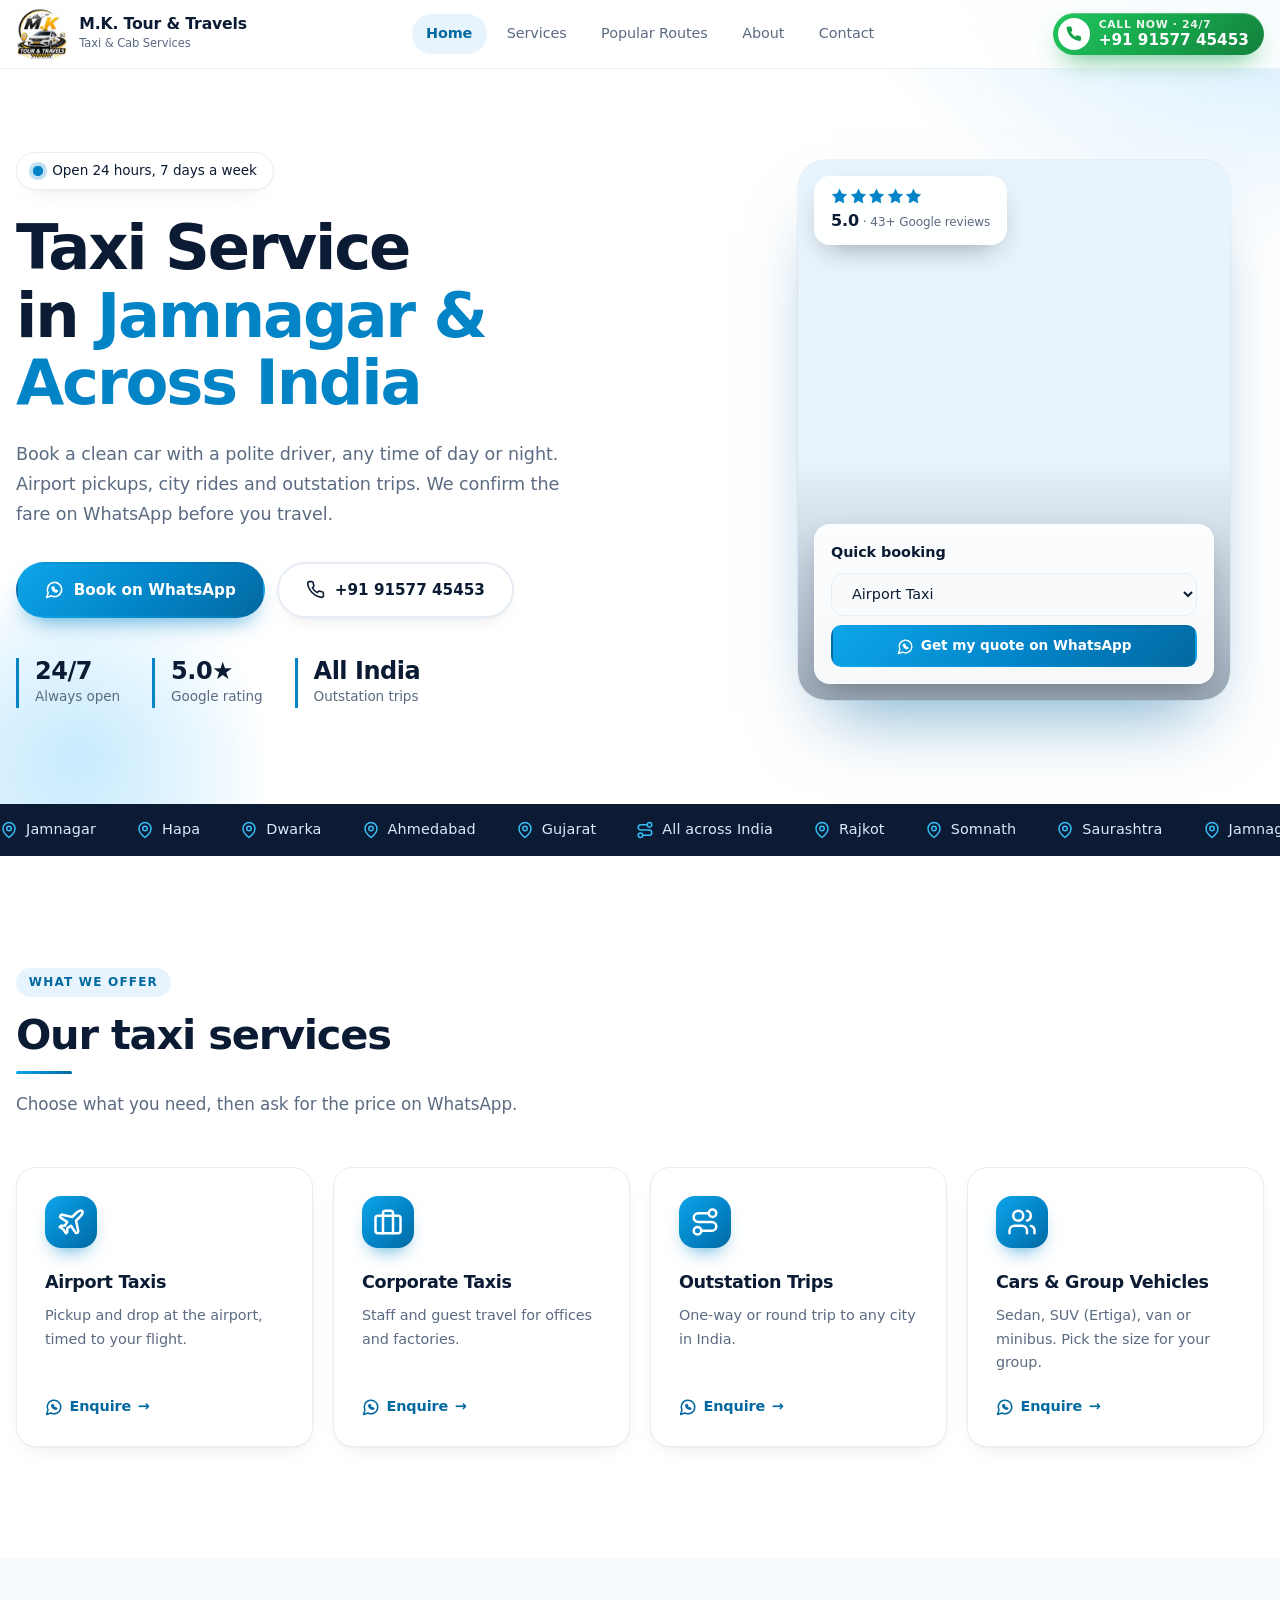
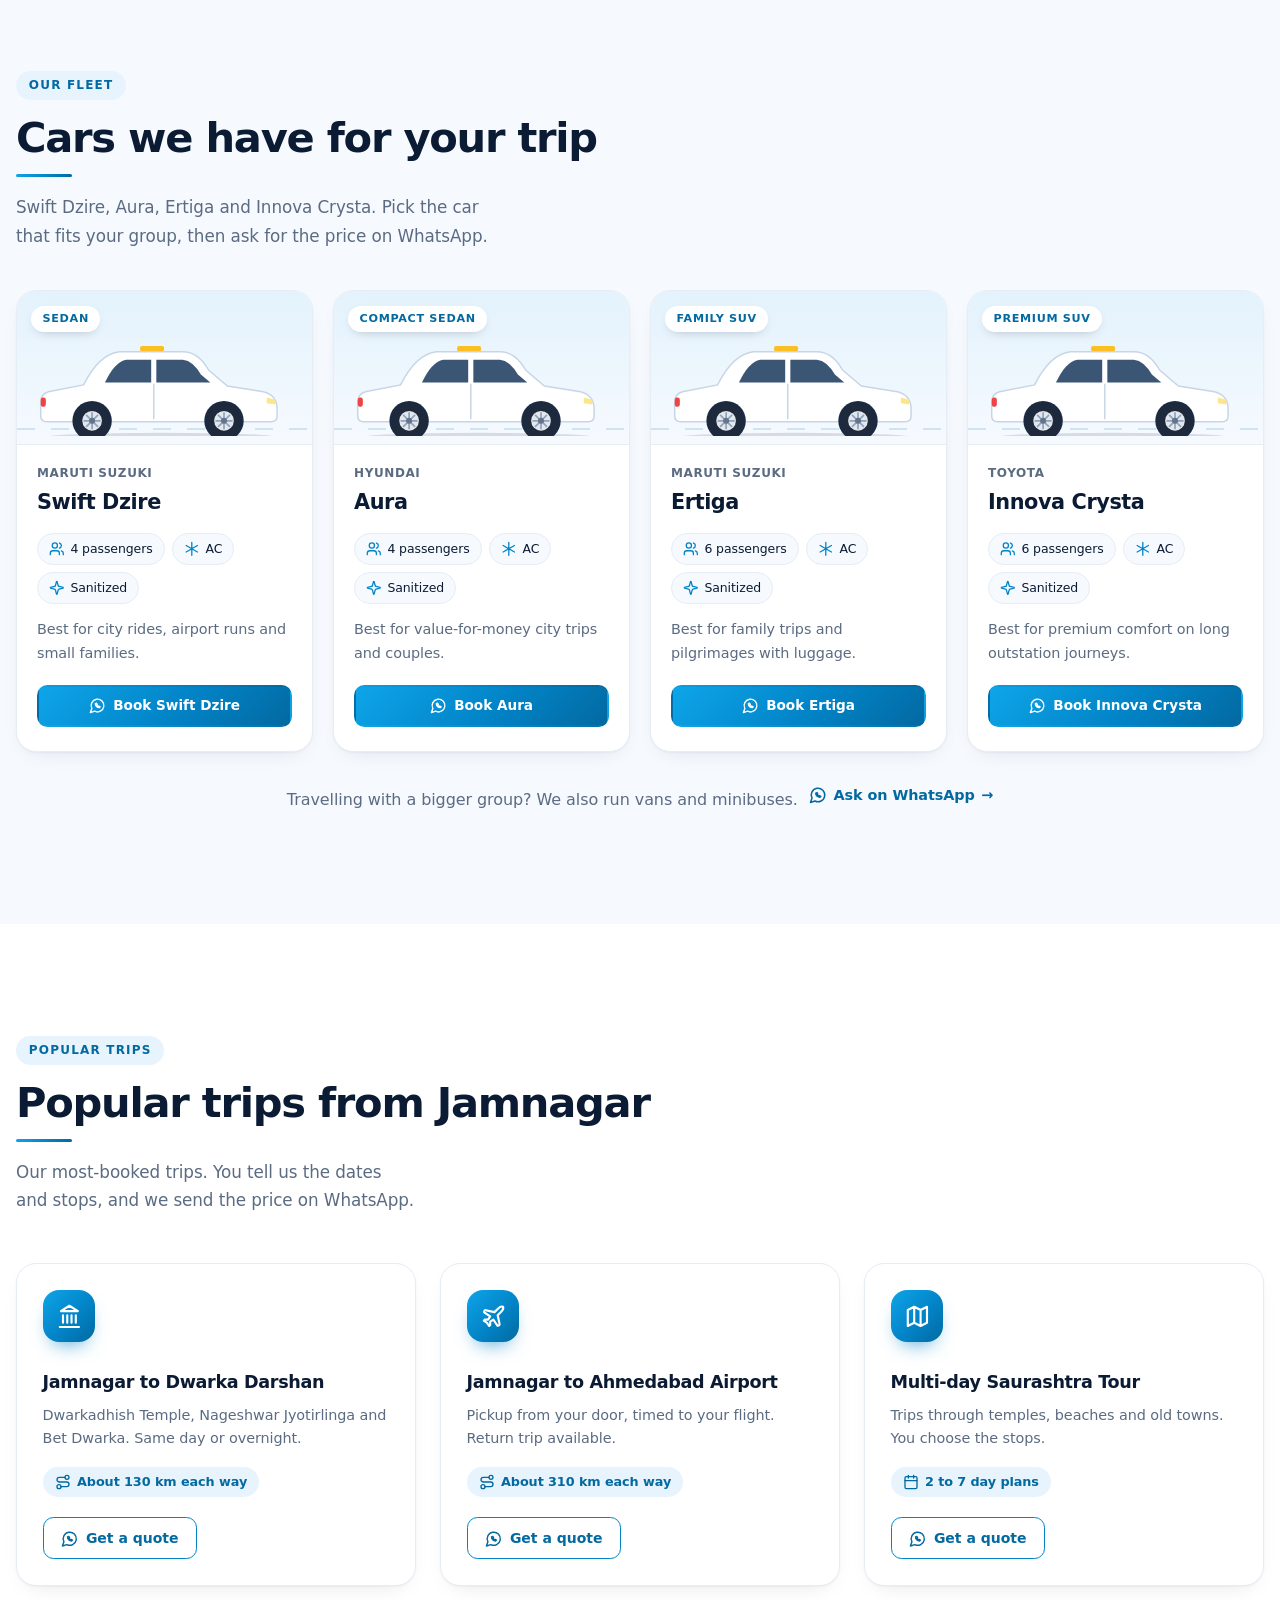
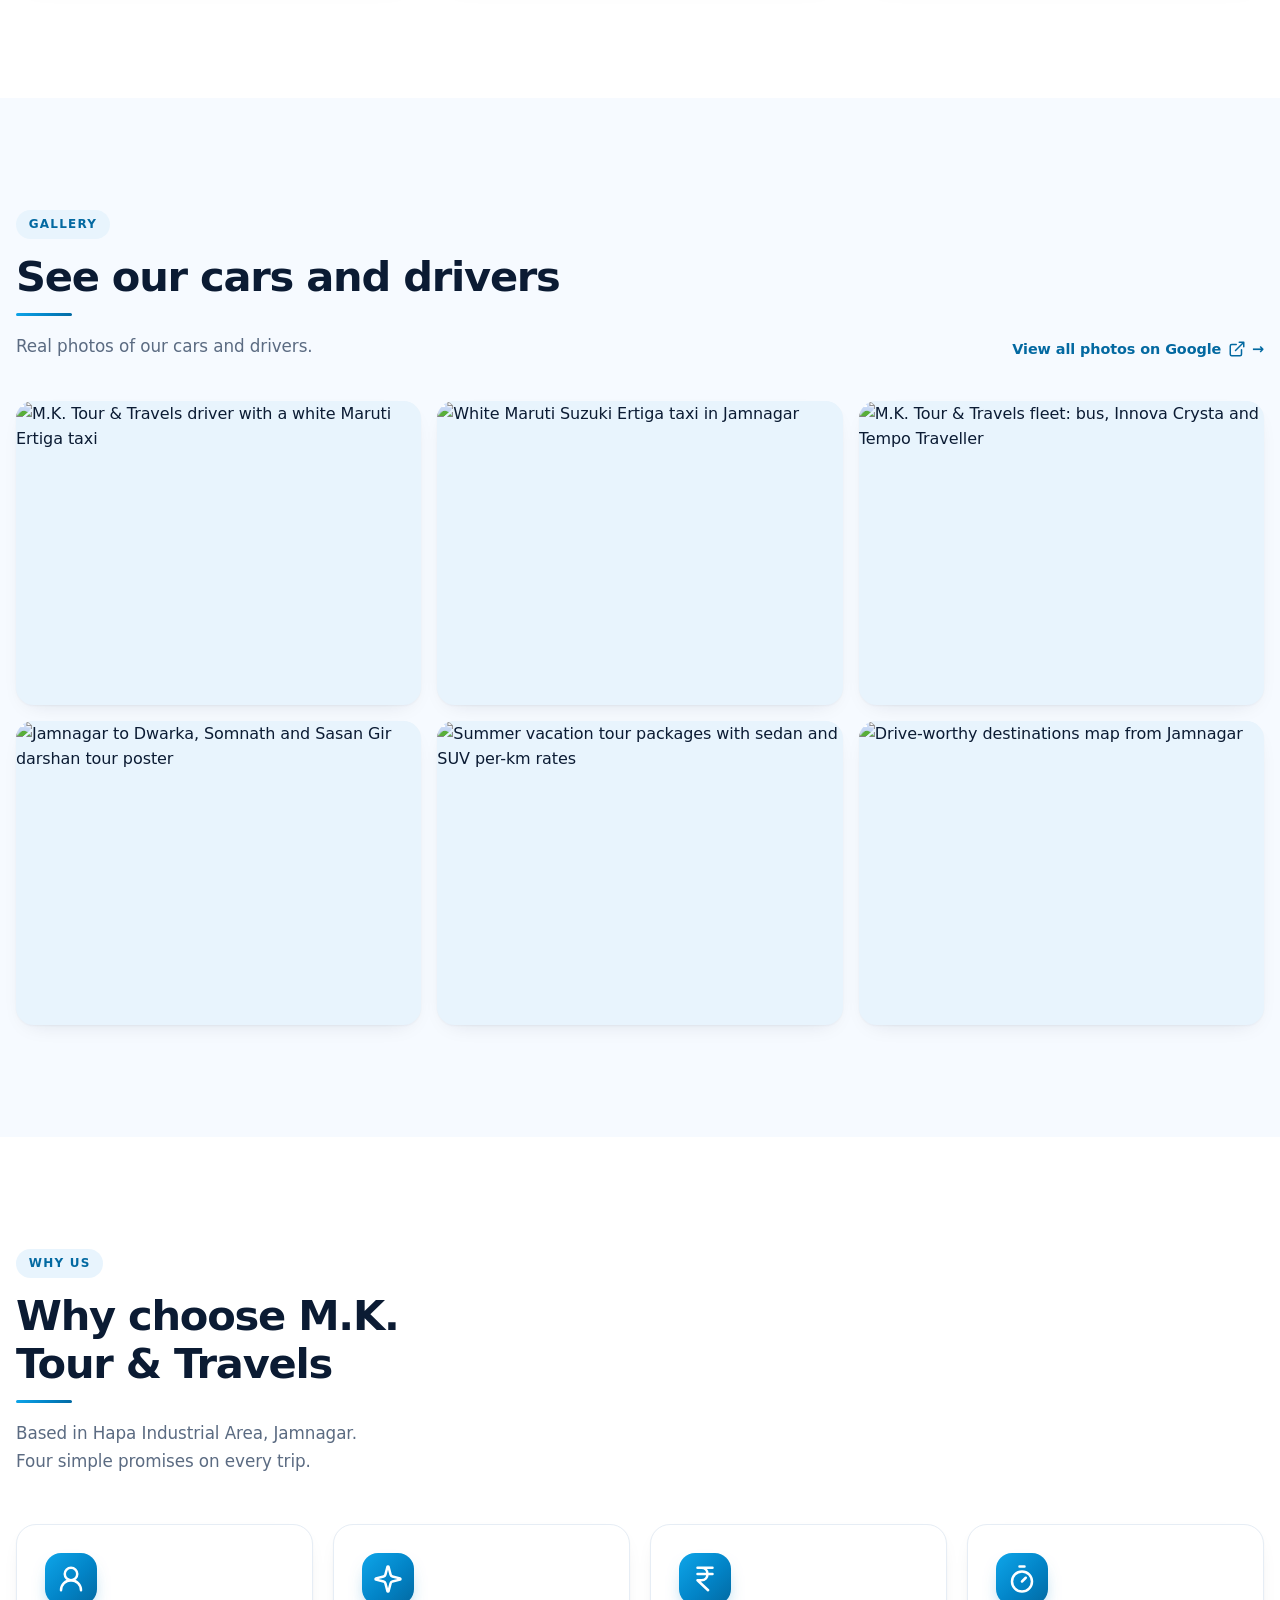
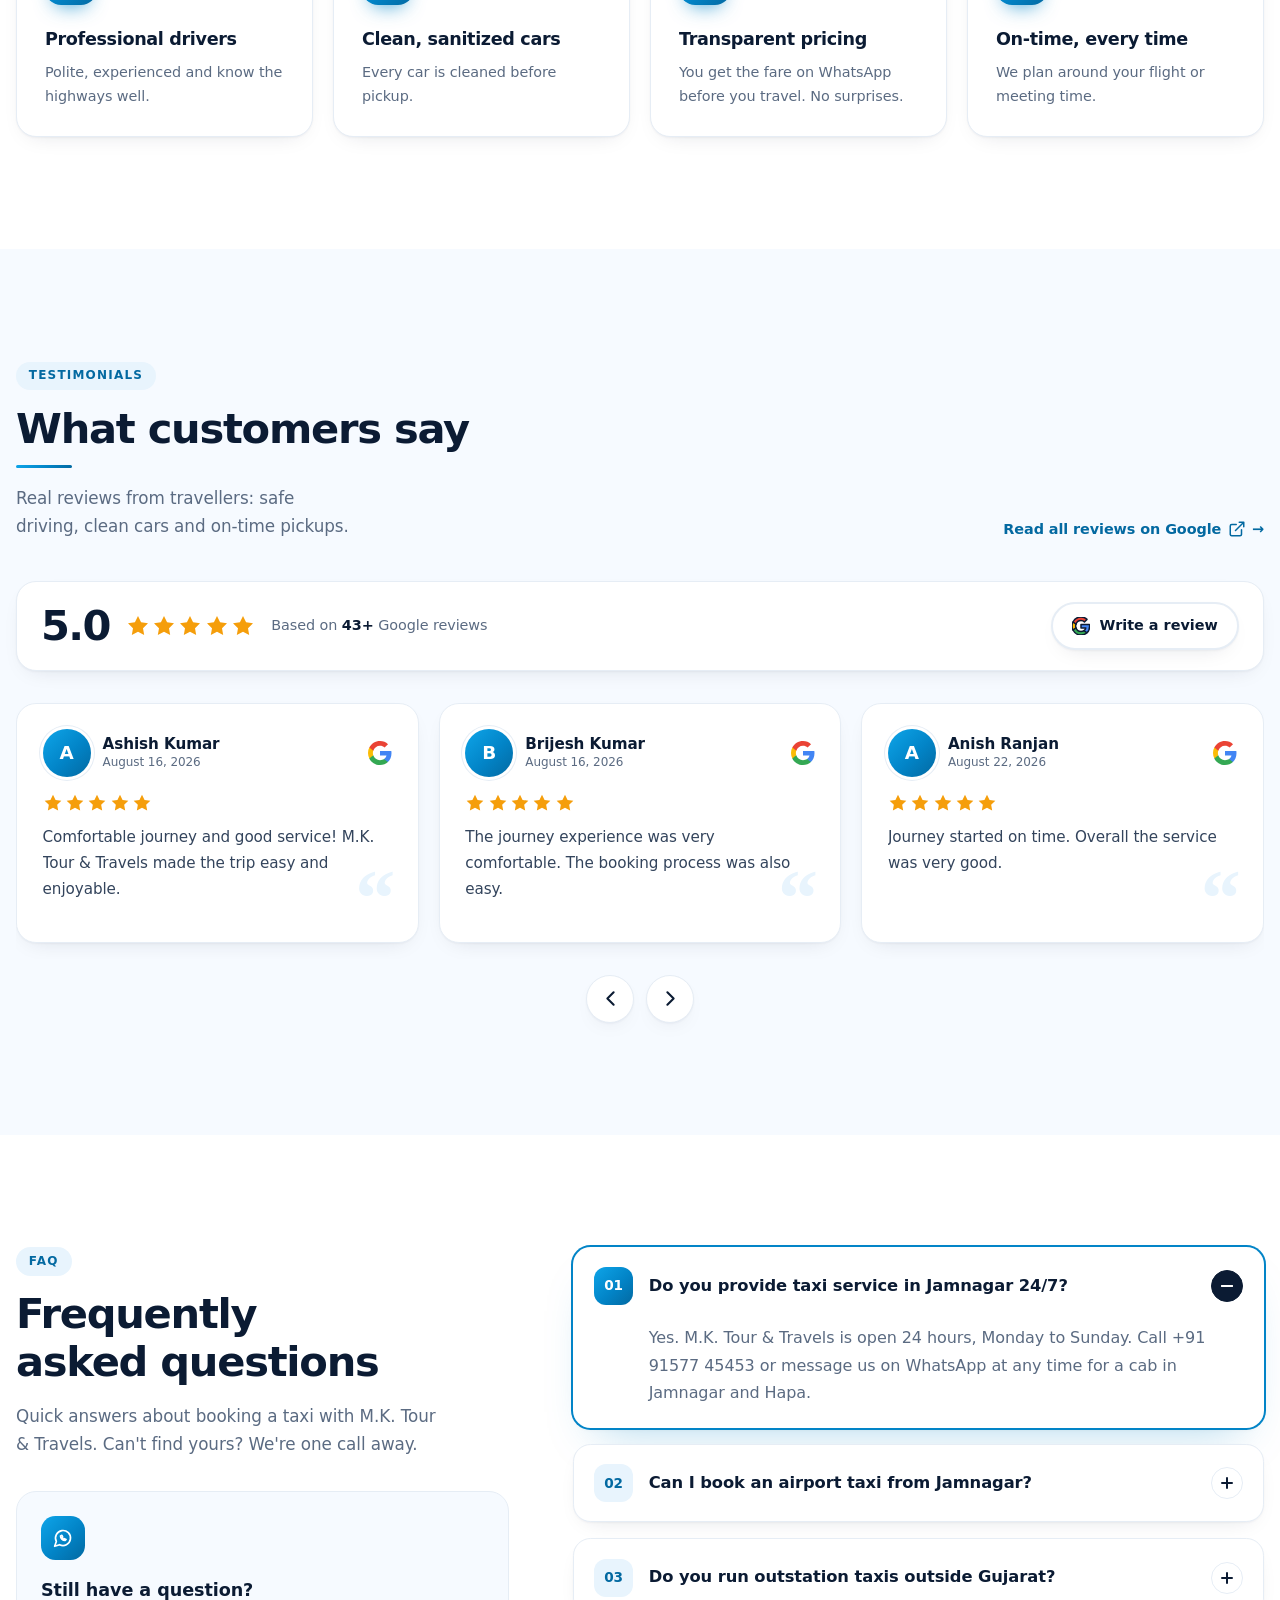
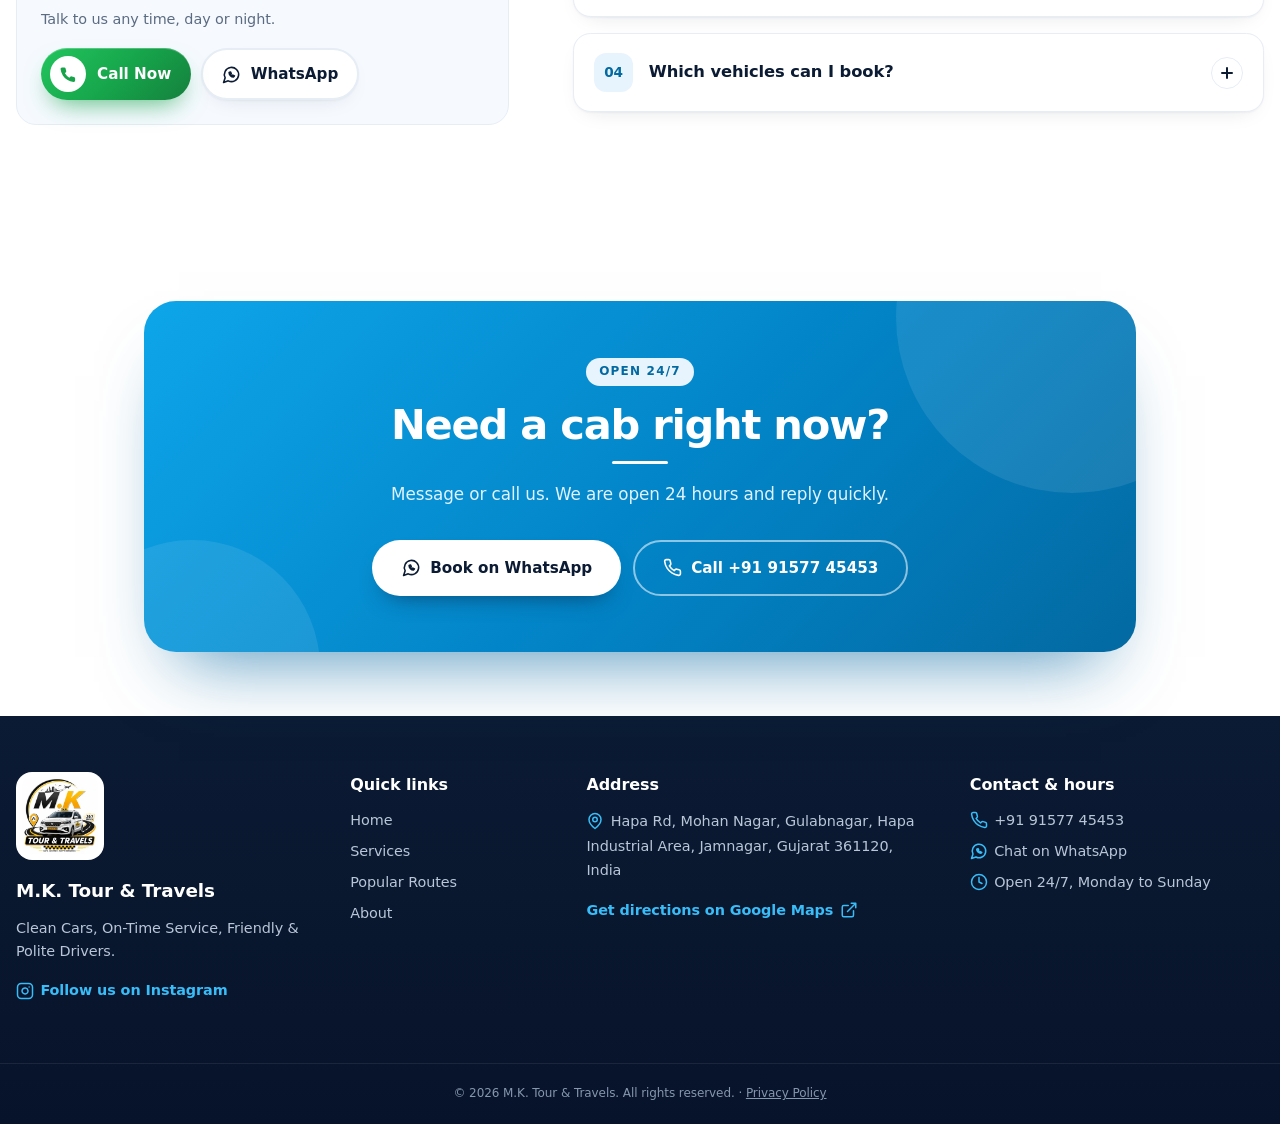
==== commit e645ce84: "Add GA4 tracking and shared fleet car SVG" ====
--- a/index.html
+++ b/index.html
@@ -32,6 +32,7 @@
 <link rel="apple-touch-icon" href="images/apple-touch-icon.png">
 <link rel="manifest" href="site.webmanifest">
 <link rel="preload" as="image" href="https://lh3.googleusercontent.com/k5Ea-bKTB_v44Lw0ZrtaKFuOUIqdS3MNC9nZ8qmD7c93IpzQK464sYQUC2jz8S_AgX0FBv13FFIez7WS=w900" fetchpriority="high">
+<link rel="preconnect" href="https://www.googletagmanager.com">
 <link rel="stylesheet" href="styles.css">
 <script type="application/ld+json">
 {
@@ -227,6 +228,20 @@
   <symbol id="i-google" viewBox="0 0 24 24"><path fill="#4285F4" d="M23.49 12.27c0-.79-.07-1.54-.19-2.27H12v4.51h6.47c-.29 1.48-1.14 2.73-2.4 3.58v3h3.86c2.26-2.09 3.56-5.17 3.56-8.82z"/><path fill="#34A853" d="M12 24c3.24 0 5.95-1.08 7.93-2.91l-3.86-3c-1.08.72-2.45 1.16-4.07 1.16-3.13 0-5.78-2.11-6.73-4.96H1.29v3.09C3.26 21.3 7.31 24 12 24z"/><path fill="#FBBC05" d="M5.27 14.29c-.25-.72-.38-1.49-.38-2.29s.14-1.57.38-2.29V6.62H1.29C.47 8.24 0 10.06 0 12s.47 3.76 1.29 5.38l3.98-3.09z"/><path fill="#EA4335" d="M12 4.75c1.77 0 3.35.61 4.6 1.8l3.42-3.42C17.95 1.19 15.24 0 12 0 7.31 0 3.26 2.7 1.29 6.62l3.98 3.09C6.22 6.86 8.87 4.75 12 4.75z"/></symbol>
   <symbol id="car-wheel" viewBox="-20 -20 40 40"><circle r="19" fill="#1e293b"/><circle r="11.5" fill="#e2e8f0"/><path d="M0-10V10M-10 0H10M-7-7 7 7M-7 7 7-7" stroke="#94a3b8" stroke-width="2"/><circle r="3.5" fill="#64748b"/></symbol>
   <symbol id="i-snow" viewBox="0 0 24 24"><path d="M12 2v20M3.3 7l17.4 10M20.7 7 3.3 17"/></symbol>
+  <symbol id="taxi-art" viewBox="4 -4 322 124">
+    <ellipse cx="165" cy="118" rx="142" ry="6" fill="rgba(15,23,42,.13)"/>
+    <g transform="translate(0 99) scale(1 1.34) translate(0 -99)">
+      <rect x="140" y="33" width="28" height="5" rx="2" fill="#fbbf24"/>
+      <path d="M24 94V82Q24 75 33 73L74 67Q92 40 116 38H190Q208 38 220 54L242 68L284 73Q300 76 300 88V94Q300 99 293 99H31Q24 99 24 94Z" fill="#fff" stroke="#c7d6e5" stroke-width="1.5" vector-effect="non-scaling-stroke"/>
+      <path d="M99 65Q110 47 124 45H153V65Z" fill="#3b5575"/>
+      <path d="M159 45H190Q202 46 211 58L222 65H159Z" fill="#3b5575"/>
+      <path d="M156 66V97" stroke="#c7d6e5" stroke-width="1.5" vector-effect="non-scaling-stroke"/>
+      <path d="M288 78 298 80V84L288 83Z" fill="#fde68a"/>
+      <rect x="24" y="78" width="6" height="8" rx="2.5" fill="#ef4444"/>
+    </g>
+    <circle cx="84" cy="98" r="23" fill="#1b2a41"/><circle cx="238" cy="98" r="23" fill="#1b2a41"/>
+    <use href="#car-wheel" x="64" y="78" width="40" height="40"/><use href="#car-wheel" x="218" y="78" width="40" height="40"/>
+  </symbol>
 </svg>
 
 <header class="site-header">
@@ -317,16 +332,7 @@
         <article class="card fleet-card">
           <div class="fleet-card__stage">
             <span class="fleet-card__tag">Sedan</span>
-            <svg class="car-art" viewBox="4 -4 322 124" role="img" aria-label="Maruti Suzuki Swift Dzire sedan">
-          <ellipse cx="165" cy="118" rx="142" ry="6" fill="rgba(15,23,42,.13)"/>
-          <g transform="translate(0 99) scale(1 1.34) translate(0 -99)">
-            <rect x="140" y="33" width="28" height="5" rx="2" fill="#fbbf24"/>
-            <path d="M24 94V82Q24 75 33 73L74 67Q92 40 116 38H190Q208 38 220 54L242 68L284 73Q300 76 300 88V94Q300 99 293 99H31Q24 99 24 94Z" fill="#fff" stroke="#c7d6e5" stroke-width="1.5"/>
-            <path d="M99 65Q110 47 124 45H153V65Z" fill="#3b5575"/><path d="M159 45H190Q202 46 211 58L222 65H159Z" fill="#3b5575"/><path d="M156 66V97" stroke="#c7d6e5" stroke-width="1.5"/><path d="M288 78 298 80V84L288 83Z" fill="#fde68a"/>
-            <rect x="24" y="78" width="6" height="8" rx="2.5" fill="#ef4444"/>
-          </g>
-          <circle cx="84" cy="98" r="23" fill="#1b2a41"/><circle cx="238" cy="98" r="23" fill="#1b2a41"/><use class="car-art__wheel" href="#car-wheel" x="64" y="78" width="40" height="40"/><use class="car-art__wheel" href="#car-wheel" x="218" y="78" width="40" height="40"/>
-        </svg>
+            <svg class="car-art" viewBox="4 -4 322 124" aria-hidden="true" focusable="false"><use href="#taxi-art"/></svg>
           </div>
           <div class="fleet-card__body">
             <p class="fleet-card__brand">Maruti Suzuki</p>
@@ -343,16 +349,7 @@
         <article class="card fleet-card">
           <div class="fleet-card__stage">
             <span class="fleet-card__tag">Compact sedan</span>
-            <svg class="car-art" viewBox="4 -4 322 124" role="img" aria-label="Hyundai Aura compact sedan">
-          <ellipse cx="165" cy="118" rx="142" ry="6" fill="rgba(15,23,42,.13)"/>
-          <g transform="translate(0 99) scale(1 1.34) translate(0 -99)">
-            <rect x="138" y="37" width="28" height="5" rx="2" fill="#fbbf24"/>
-            <path d="M30 94V84Q30 77 38 75L78 70Q94 44 118 42H184Q200 42 212 56L234 70L274 74Q294 77 294 88V94Q294 99 287 99H37Q30 99 30 94Z" fill="#fff" stroke="#c7d6e5" stroke-width="1.5"/>
-            <path d="M101 69Q111 51 124 49H150V69Z" fill="#3b5575"/><path d="M156 49H183Q195 50 204 61L214 69H156Z" fill="#3b5575"/><path d="M153 70V97" stroke="#c7d6e5" stroke-width="1.5"/><path d="M282 80 292 82V86L282 85Z" fill="#fde68a"/>
-            <rect x="30" y="78" width="6" height="8" rx="2.5" fill="#ef4444"/>
-          </g>
-          <circle cx="88" cy="98" r="23" fill="#1b2a41"/><circle cx="234" cy="98" r="23" fill="#1b2a41"/><use class="car-art__wheel" href="#car-wheel" x="68" y="78" width="40" height="40"/><use class="car-art__wheel" href="#car-wheel" x="214" y="78" width="40" height="40"/>
-        </svg>
+            <svg class="car-art" viewBox="4 -4 322 124" aria-hidden="true" focusable="false"><use href="#taxi-art"/></svg>
           </div>
           <div class="fleet-card__body">
             <p class="fleet-card__brand">Hyundai</p>
@@ -369,16 +366,7 @@
         <article class="card fleet-card">
           <div class="fleet-card__stage">
             <span class="fleet-card__tag">Family SUV</span>
-            <svg class="car-art" viewBox="4 -4 322 124" role="img" aria-label="Maruti Suzuki Ertiga family SUV">
-          <ellipse cx="165" cy="118" rx="142" ry="6" fill="rgba(15,23,42,.13)"/>
-          <g transform="translate(0 99) scale(1 1.34) translate(0 -99)">
-            <rect x="136" y="29" width="32" height="5" rx="2" fill="#fbbf24"/>
-            <path d="M20 94V78Q20 71 29 69L68 63Q82 36 106 34H212Q230 34 242 52L266 66L290 71Q304 74 304 88V94Q304 99 297 99H27Q20 99 20 94Z" fill="#fff" stroke="#c7d6e5" stroke-width="1.5"/>
-            <path d="M84 62Q94 42 110 40H146V62Z" fill="#3b5575"/><path d="M152 40H184V62H152Z" fill="#3b5575"/><path d="M190 40H212Q224 40 232 53L242 62H190Z" fill="#3b5575"/><path d="M149 63V97M187 63V97" stroke="#c7d6e5" stroke-width="1.5"/><path d="M292 73 302 75V79L292 78Z" fill="#fde68a"/>
-            <rect x="20" y="78" width="6" height="8" rx="2.5" fill="#ef4444"/>
-          </g>
-          <circle cx="82" cy="98" r="23" fill="#1b2a41"/><circle cx="244" cy="98" r="23" fill="#1b2a41"/><use class="car-art__wheel" href="#car-wheel" x="62" y="78" width="40" height="40"/><use class="car-art__wheel" href="#car-wheel" x="224" y="78" width="40" height="40"/>
-        </svg>
+            <svg class="car-art" viewBox="4 -4 322 124" aria-hidden="true" focusable="false"><use href="#taxi-art"/></svg>
           </div>
           <div class="fleet-card__body">
             <p class="fleet-card__brand">Maruti Suzuki</p>
@@ -395,16 +383,7 @@
         <article class="card fleet-card">
           <div class="fleet-card__stage">
             <span class="fleet-card__tag">Premium SUV</span>
-            <svg class="car-art" viewBox="4 -4 322 124" role="img" aria-label="Toyota Innova Crysta premium SUV">
-          <ellipse cx="165" cy="118" rx="142" ry="6" fill="rgba(15,23,42,.13)"/>
-          <g transform="translate(0 99) scale(1 1.34) translate(0 -99)">
-            <rect x="136" y="23" width="34" height="5" rx="2" fill="#fbbf24"/>
-            <path d="M16 94V76Q16 68 26 66L66 60Q80 30 106 28H220Q240 28 252 46L276 62L296 68Q312 72 312 86V94Q312 99 305 99H23Q16 99 16 94Z" fill="#fff" stroke="#c7d6e5" stroke-width="1.5"/>
-            <path d="M82 58Q92 36 108 34H140V58Z" fill="#3b5575"/><path d="M146 34H182V58H146Z" fill="#3b5575"/><path d="M188 34H222Q236 34 244 48L254 58H188Z" fill="#3b5575"/><path d="M143 59V97M185 59V97" stroke="#c7d6e5" stroke-width="1.5"/><rect x="300" y="74" width="12" height="15" rx="3" fill="#334155"/><path d="M302 79H310M302 84H310" stroke="#cbd5e1" stroke-width="1.5"/><path d="M296 70 305 72V75L296 74Z" fill="#fde68a"/>
-            <rect x="16" y="78" width="6" height="8" rx="2.5" fill="#ef4444"/>
-          </g>
-          <circle cx="84" cy="98" r="23" fill="#1b2a41"/><circle cx="246" cy="98" r="23" fill="#1b2a41"/><use class="car-art__wheel" href="#car-wheel" x="64" y="78" width="40" height="40"/><use class="car-art__wheel" href="#car-wheel" x="226" y="78" width="40" height="40"/>
-        </svg>
+            <svg class="car-art" viewBox="4 -4 322 124" aria-hidden="true" focusable="false"><use href="#taxi-art"/></svg>
           </div>
           <div class="fleet-card__body">
             <p class="fleet-card__brand">Toyota</p>
@@ -577,6 +556,7 @@
   <a class="btn btn--wa" href="https://wa.me/919157745453?text=Hello%20M.K.%20Tour%20%26%20Travels%2C%20I%20want%20to%20book%20a%20taxi." target="_blank" rel="noopener"><svg class="icon" aria-hidden="true"><use href="#i-chat"/></svg> Book via WhatsApp</a>
 </div>
 
+<script src="analytics.js" defer></script>
 <script src="script.js" defer></script>
 </body>
 </html>
--- a/styles.css
+++ b/styles.css
@@ -610,8 +610,7 @@
 .fleet-card__stage { position: relative; padding: 2.4rem .6rem .5rem; background: linear-gradient(180deg, #e3f2fc 0%, #f6faff 100%); border-bottom: 1px solid var(--line); overflow: hidden; }
 .fleet-card__stage::after { content: ""; position: absolute; left: 0; right: 0; bottom: 14px; height: 2px; background: repeating-linear-gradient(90deg, #cfe3f3 0 18px, transparent 18px 34px); }
 .fleet-card__tag { position: absolute; top: .9rem; left: .9rem; z-index: 1; padding: .25rem .7rem; font-size: .7rem; font-weight: 700; letter-spacing: .06em; text-transform: uppercase; color: var(--primary-dark); background: #fff; border-radius: 999px; box-shadow: 0 4px 12px -6px rgba(15, 23, 42, .35); }
-.car-art { position: relative; z-index: 1; display: block; width: 100%; height: auto; transition: transform .5s cubic-bezier(.2, .7, .2, 1); }
-.car-art__wheel { transform-box: fill-box; transform-origin: center; }
+.car-art { position: relative; z-index: 1; display: block; width: 100%; height: auto; }
 .fleet-card__body { display: flex; flex: 1; flex-direction: column; padding: 1.3rem 1.5rem 1.6rem; }
 .fleet-card__brand { font-size: .75rem; font-weight: 600; letter-spacing: .05em; text-transform: uppercase; color: var(--muted); }
 .fleet-card__body .card__title { margin-top: .15rem; font-size: 1.3rem; }
@@ -622,12 +621,6 @@
 .fleet-card__body .btn { margin-top: 1.2rem; }
 .fleet-note { margin-top: 2rem; color: var(--muted); text-align: center; }
 .fleet-note .link-btn { margin-left: .4rem; }
-@keyframes drive-in { from { opacity: 0; transform: translateX(-60px); } to { opacity: 1; transform: none; } }
-@keyframes wheel-spin { to { transform: rotate(360deg); } }
-.motion .fleet-card .car-art { opacity: 0; }
-.motion .is-inview .fleet-card .car-art { animation: drive-in 1s cubic-bezier(.2, .7, .2, 1) .35s both; }
-.motion .fleet-card:hover .car-art { transform: translateX(8px); }
-.motion .fleet-card:hover .car-art__wheel { animation: wheel-spin .7s linear infinite; }
 @media (min-width: 640px) { .fleet-grid { grid-template-columns: repeat(2, 1fr); } }
 @media (min-width: 1100px) { .fleet-grid { grid-template-columns: repeat(4, 1fr); } .fleet-card__body { padding: 1.2rem 1.25rem 1.5rem; } }
 .car-art g path { vector-effect: non-scaling-stroke; }
